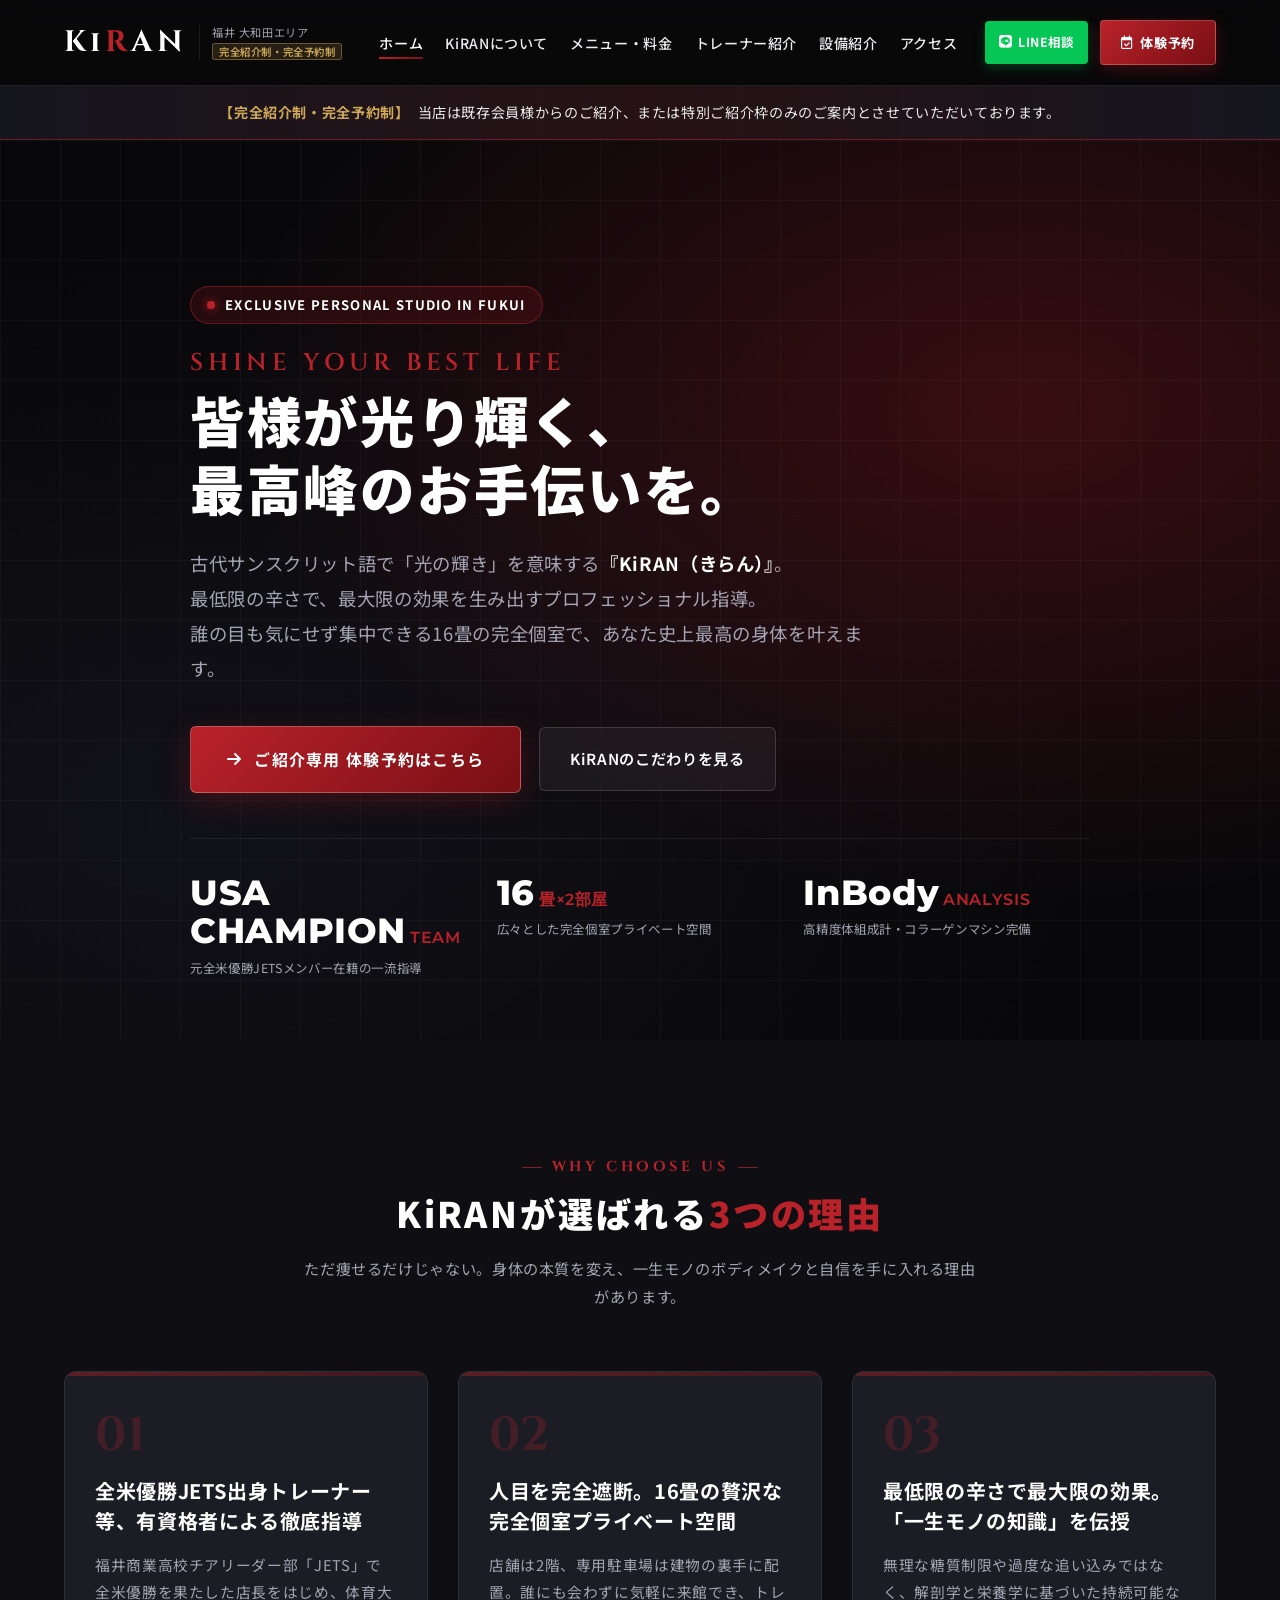
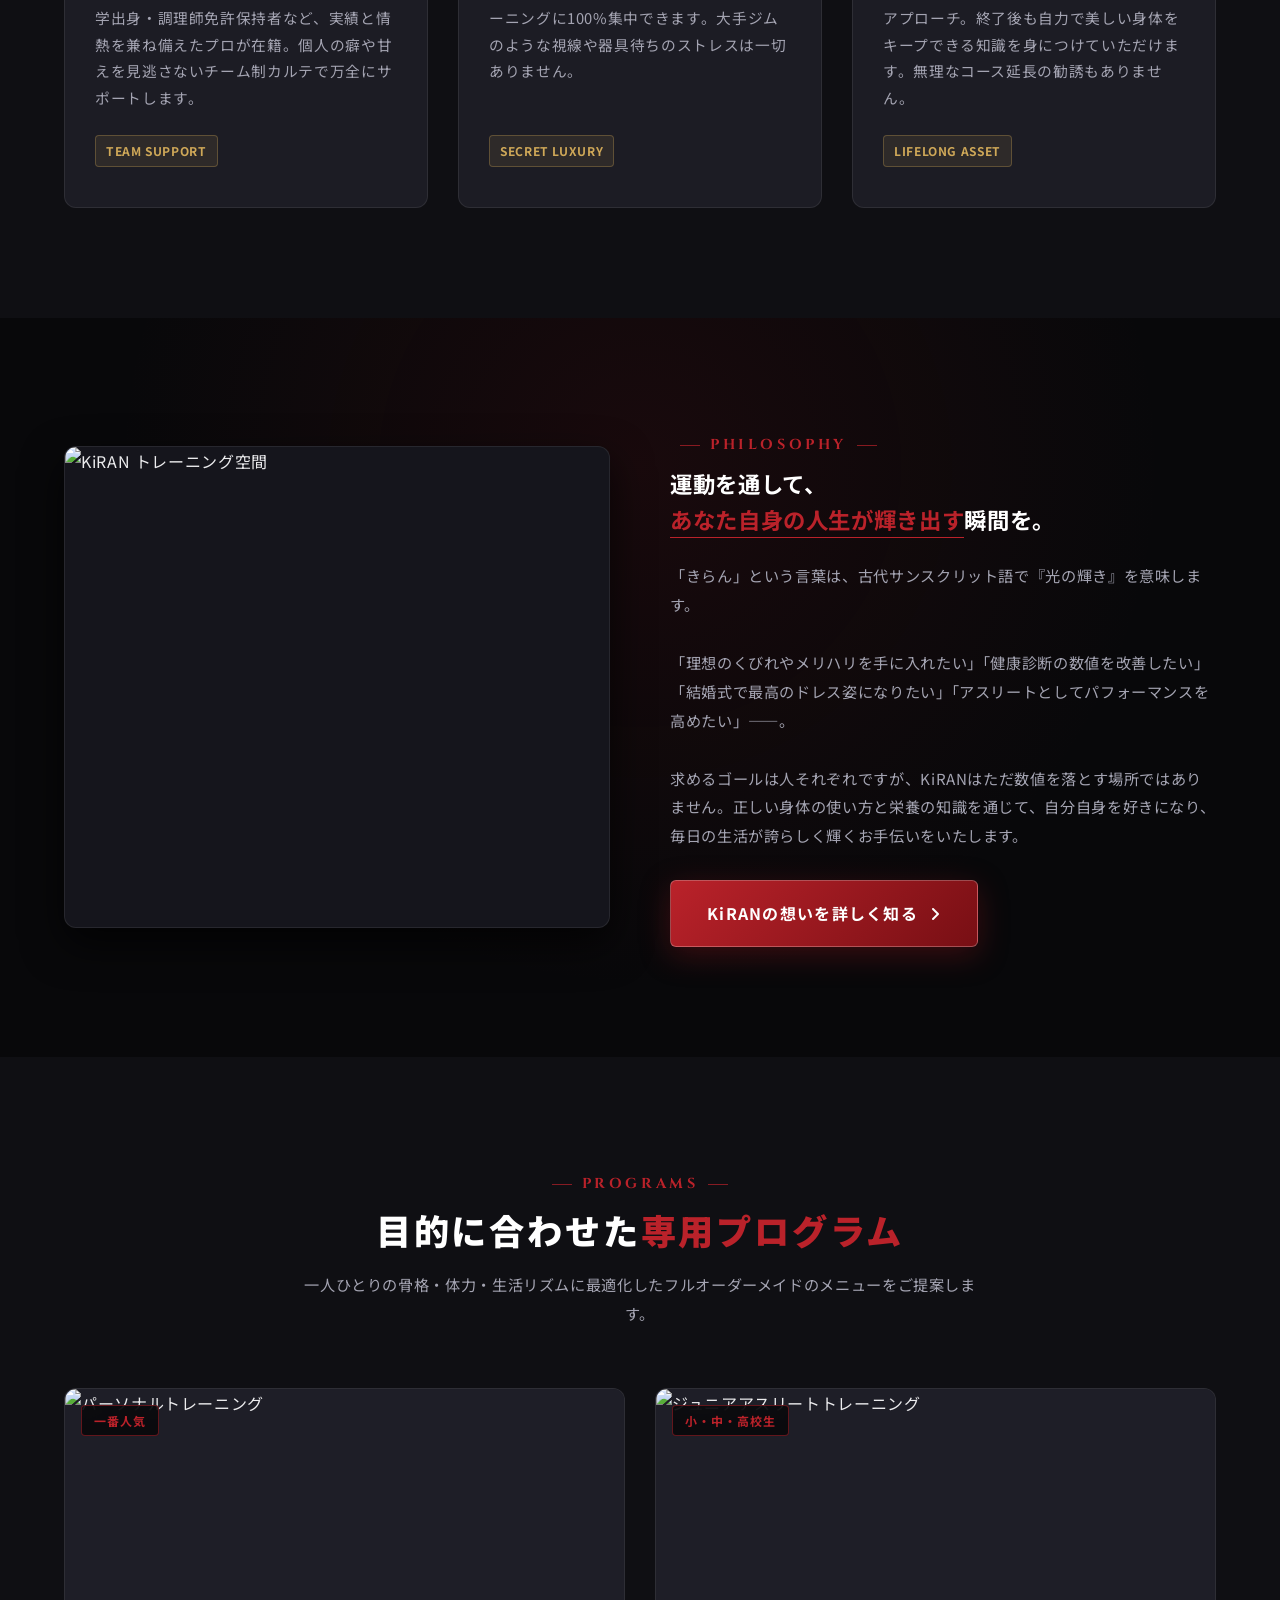
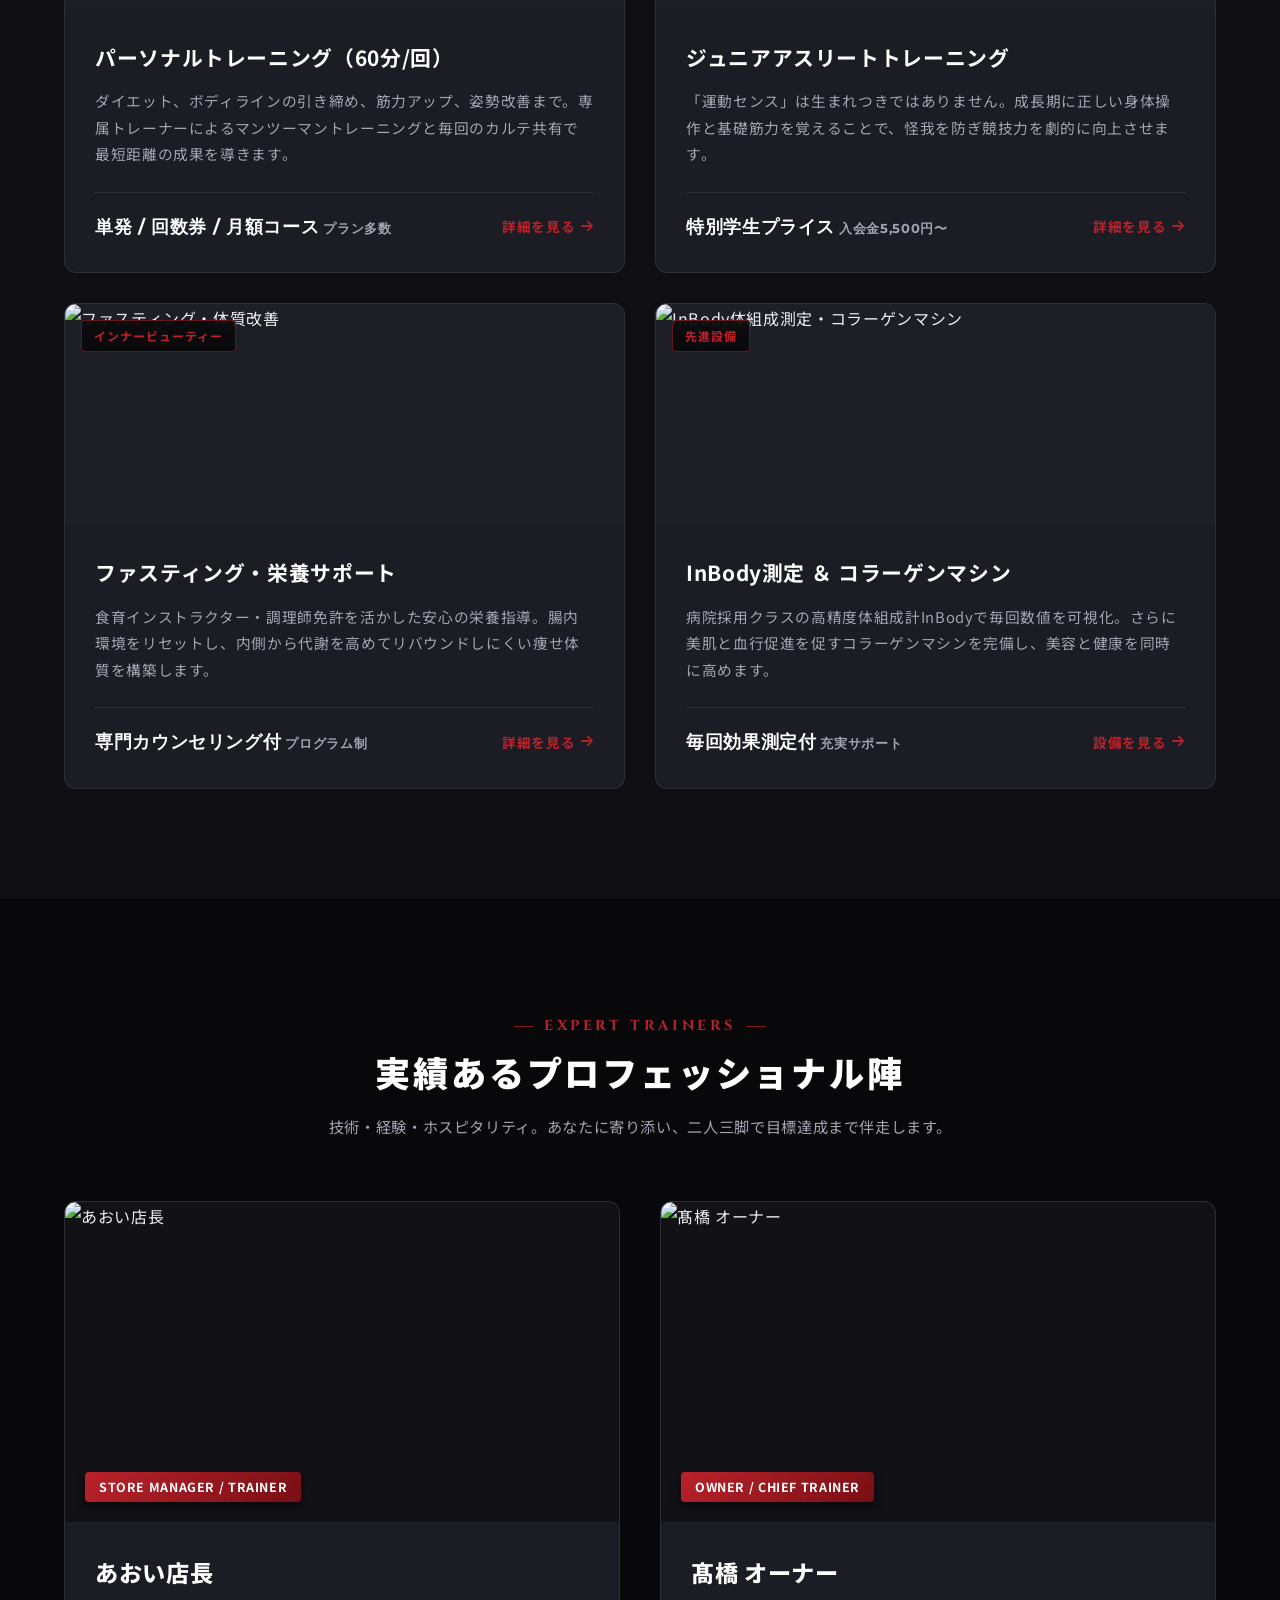
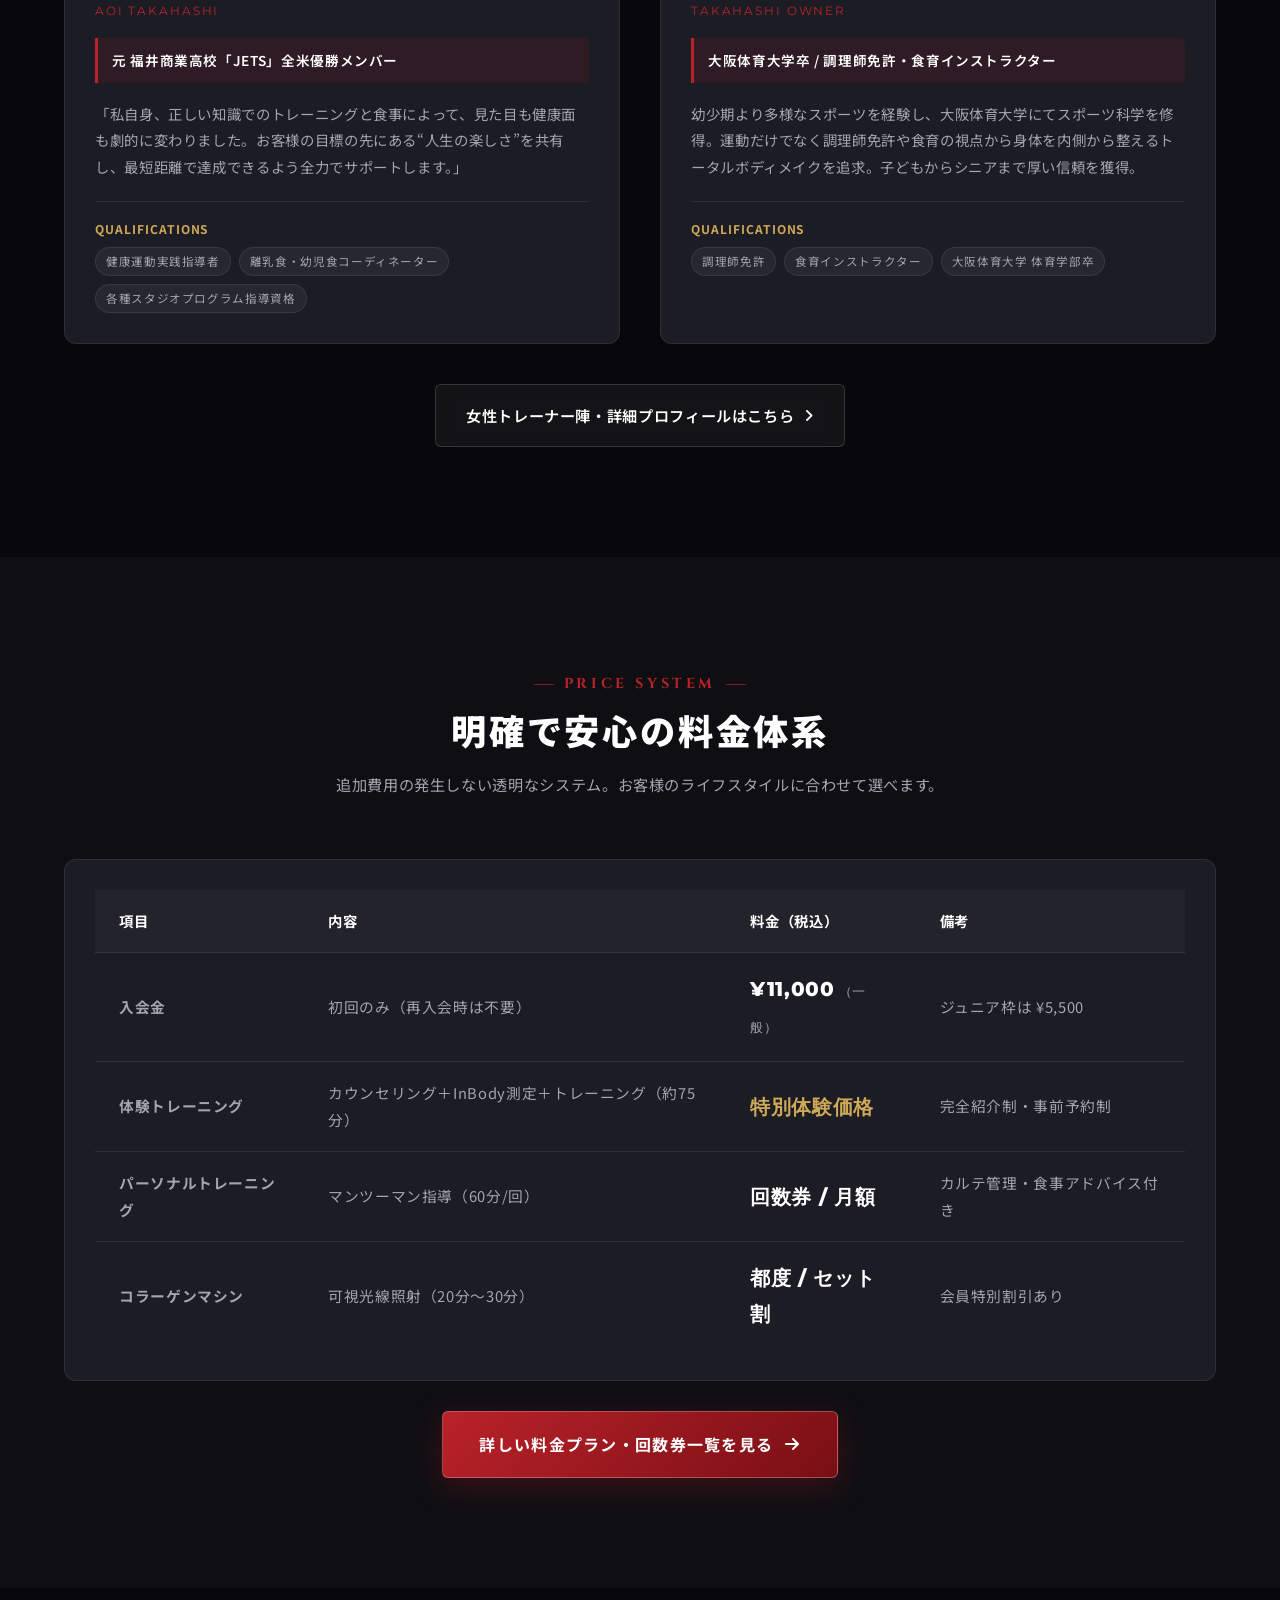
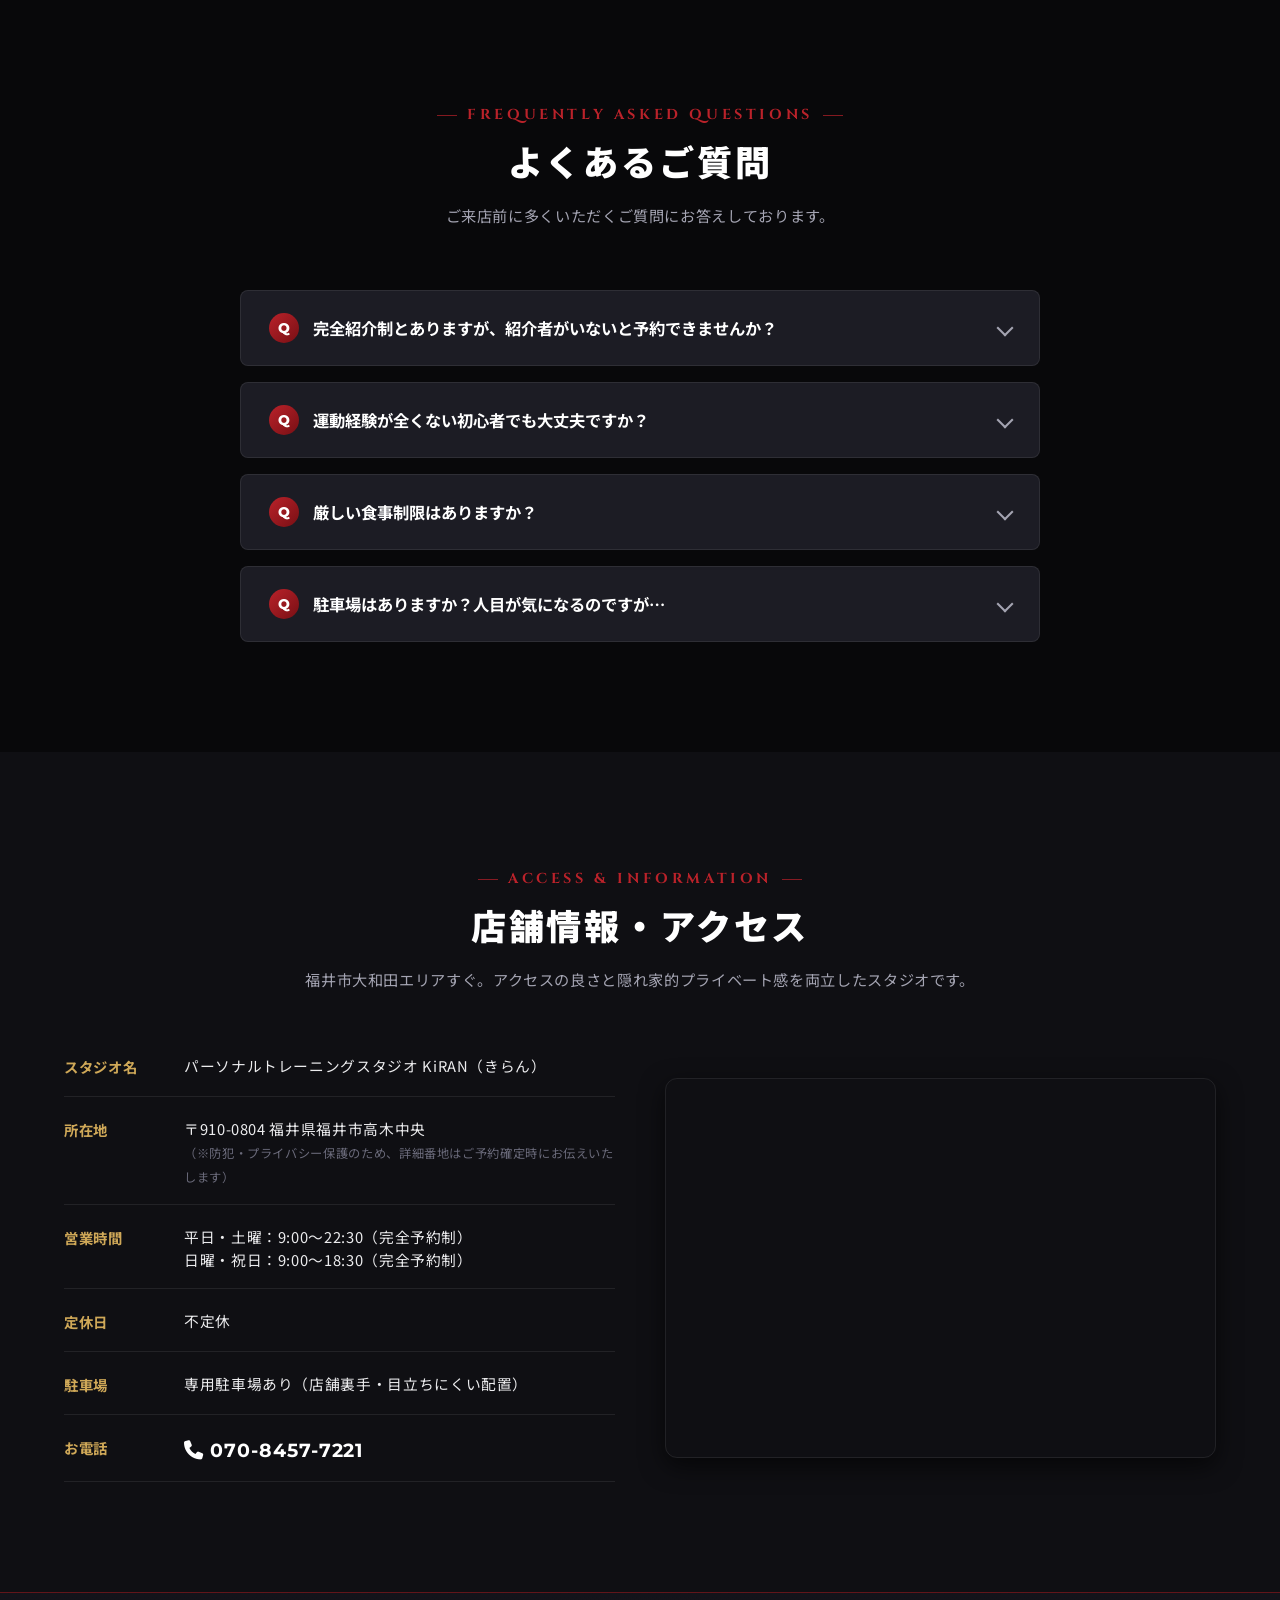
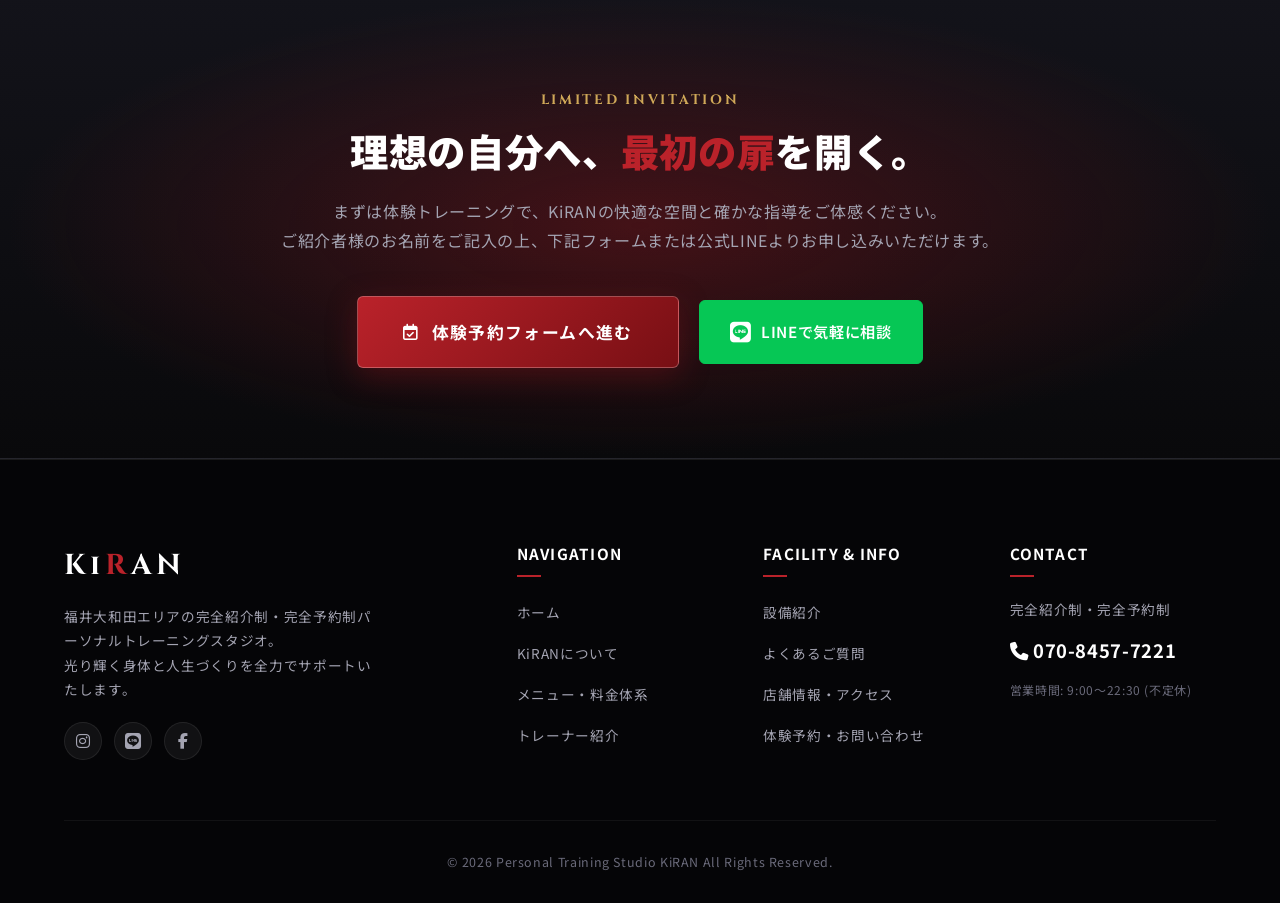
==== index.html @ 469ff8fe "Add files via upload" ====
﻿<!DOCTYPE html>
<html lang="ja">
<head>
  <meta charset="UTF-8">
  <meta name="viewport" content="width=device-width, initial-scale=1.0">
  <title>福井のパーソナルトレーニングスタジオ KiRAN（きらん）｜完全紹介制・完全予約制</title>
  <meta name="description" content="福井市大和田エリアの完全紹介制・完全予約制パーソナルトレーニングスタジオKiRAN。全米優勝JETS出身トレーナー在籍。16畳の完全個室プライベート空間で、一生モノの身体づくりをサポートします。">
  <link rel="stylesheet" href="css/style.css">
  <!-- FontAwesome Icons for clean UI -->
  <link rel="stylesheet" href="https://cdnjs.cloudflare.com/ajax/libs/font-awesome/6.4.0/css/all.min.css">
</head>
<body>

  <!-- ================= HEADER ================= -->
  <header class="site-header">
    <div class="container header-inner">
      <div class="site-logo">
        <a href="index.html" class="brand-mark">Ki<span>R</span>AN</a>
        <div class="brand-tag">
          <span>福井 大和田エリア</span>
          <span class="badge-invite">完全紹介制・完全予約制</span>
        </div>
      </div>

      <!-- Desktop Nav -->
      <nav class="header-nav">
        <ul class="nav-list">
          <li><a href="index.html" class="nav-link active">ホーム</a></li>
          <li><a href="about.html" class="nav-link">KiRANについて</a></li>
          <li><a href="menu-price.html" class="nav-link">メニュー・料金</a></li>
          <li><a href="trainer.html" class="nav-link">トレーナー紹介</a></li>
          <li><a href="facility.html" class="nav-link">設備紹介</a></li>
          <li><a href="index.html#access" class="nav-link">アクセス</a></li>
        </ul>
        <div class="header-cta-group">
          <a href="https://lin.ee/DVevk8Wc" target="_blank" rel="noopener noreferrer" class="btn-header-line">
            <i class="fa-brands fa-line"></i> LINE相談
          </a>
          <a href="contact.html" class="btn-header-reserve">
            <i class="fa-regular fa-calendar-check"></i> 体験予約
          </a>
        </div>
      </nav>

      <!-- Hamburger Button -->
      <button class="hamburger-btn" aria-label="メニューを開く">
        <span class="hamburger-line"></span>
        <span class="hamburger-line"></span>
        <span class="hamburger-line"></span>
      </button>
    </div>
  </header>

  <!-- Mobile Navigation Drawer -->
  <div class="mobile-nav">
    <ul class="mobile-nav-list">
      <li><a href="index.html" class="mobile-nav-link">ホーム<span>HOME</span></a></li>
      <li><a href="about.html" class="mobile-nav-link">KiRANについて<span>ABOUT US</span></a></li>
      <li><a href="menu-price.html" class="mobile-nav-link">メニュー・料金<span>MENU & PRICE</span></a></li>
      <li><a href="trainer.html" class="mobile-nav-link">トレーナー紹介<span>TRAINERS</span></a></li>
      <li><a href="facility.html" class="mobile-nav-link">設備紹介<span>FACILITY</span></a></li>
      <li><a href="index.html#faq" class="mobile-nav-link">よくある質問<span>FAQ</span></a></li>
      <li><a href="index.html#access" class="mobile-nav-link">アクセス・店舗情報<span>ACCESS</span></a></li>
    </ul>
    <div class="mobile-cta-group">
      <a href="contact.html" class="btn-primary" style="width:100%; text-align:center;">
        <i class="fa-regular fa-calendar-check"></i> ご紹介専用 体験予約
      </a>
      <a href="https://lin.ee/DVevk8Wc" target="_blank" rel="noopener noreferrer" class="btn-secondary" style="width:100%; justify-content:center; background:#06c755; border-color:#06c755;">
        <i class="fa-brands fa-line"></i> 公式LINEで問い合わせる
      </a>
    </div>
  </div>

  <!-- Notice Banner -->
  <div class="notice-banner" style="margin-top: 85px;">
    <div class="container">
      <strong>【完全紹介制・完全予約制】</strong>当店は既存会員様からのご紹介、または特別ご紹介枠のみのご案内とさせていただいております。
    </div>
  </div>

  <!-- ================= HERO SECTION ================= -->
  <section class="hero">
    <div class="hero-bg"></div>
    <div class="hero-grid"></div>
    <div class="container hero-content">
      <div class="hero-tag fade-up">
        <span class="tag-dot"></span>
        <span>EXCLUSIVE PERSONAL STUDIO IN FUKUI</span>
      </div>
      <h1 class="hero-title fade-up delay-1">
        <span class="en-sub">SHINE YOUR BEST LIFE</span>
        皆様が光り輝く、<br>最高峰のお手伝いを。
      </h1>
      <p class="hero-lead fade-up delay-2">
        古代サンスクリット語で「光の輝き」を意味する<strong>『KiRAN（きらん）』</strong>。<br>
        最低限の辛さで、最大限の効果を生み出すプロフェッショナル指導。<br>
        誰の目も気にせず集中できる16畳の完全個室で、あなた史上最高の身体を叶えます。
      </p>
      <div class="hero-actions fade-up delay-3">
        <a href="contact.html" class="btn-primary">
          <i class="fa-solid fa-arrow-right"></i> ご紹介専用 体験予約はこちら
        </a>
        <a href="about.html" class="btn-secondary">
          KiRANのこだわりを見る
        </a>
      </div>

      <!-- Highlights / Stats -->
      <div class="hero-highlights fade-up delay-3">
        <div class="stat-item">
          <div class="stat-num">USA CHAMPION<span>TEAM</span></div>
          <div class="stat-label">元全米優勝JETSメンバー在籍の一流指導</div>
        </div>
        <div class="stat-item">
          <div class="stat-num">16<span>畳×2部屋</span></div>
          <div class="stat-label">広々とした完全個室プライベート空間</div>
        </div>
        <div class="stat-item">
          <div class="stat-num">InBody<span>ANALYSIS</span></div>
          <div class="stat-label">高精度体組成計・コラーゲンマシン完備</div>
        </div>
      </div>
    </div>
  </section>

  <!-- ================= 3 REASONS (選ばれる理由) ================= -->
  <section class="section section-darker" id="reasons">
    <div class="container">
      <div class="section-header fade-up">
        <div class="section-subtitle-en">WHY CHOOSE US</div>
        <h2 class="section-title">KiRANが選ばれる<span class="accent-red">3つの理由</span></h2>
        <p class="section-desc">ただ痩せるだけじゃない。身体の本質を変え、一生モノのボディメイクと自信を手に入れる理由があります。</p>
      </div>

      <div class="reasons-grid">
        <!-- Card 1 -->
        <div class="reason-card fade-up delay-1">
          <div class="reason-num">01</div>
          <h3 class="reason-title">全米優勝JETS出身トレーナー等、有資格者による徹底指導</h3>
          <p class="reason-text">
            福井商業高校チアリーダー部「JETS」で全米優勝を果たした店長をはじめ、体育大学出身・調理師免許保持者など、実績と情熱を兼ね備えたプロが在籍。個人の癖や甘えを見逃さないチーム制カルテで万全にサポートします。
          </p>
          <div class="reason-badge">TEAM SUPPORT</div>
        </div>

        <!-- Card 2 -->
        <div class="reason-card fade-up delay-2">
          <div class="reason-num">02</div>
          <h3 class="reason-title">人目を完全遮断。16畳の贅沢な完全個室プライベート空間</h3>
          <p class="reason-text">
            店舗は2階、専用駐車場は建物の裏手に配置。誰にも会わずに気軽に来館でき、トレーニングに100%集中できます。大手ジムのような視線や器具待ちのストレスは一切ありません。
          </p>
          <div class="reason-badge">SECRET LUXURY</div>
        </div>

        <!-- Card 3 -->
        <div class="reason-card fade-up delay-3">
          <div class="reason-num">03</div>
          <h3 class="reason-title">最低限の辛さで最大限の効果。「一生モノの知識」を伝授</h3>
          <p class="reason-text">
            無理な糖質制限や過度な追い込みではなく、解剖学と栄養学に基づいた持続可能なアプローチ。終了後も自力で美しい身体をキープできる知識を身につけていただけます。無理なコース延長の勧誘もありません。
          </p>
          <div class="reason-badge">LIFELONG ASSET</div>
        </div>
      </div>
    </div>
  </section>

  <!-- ================= CONCEPT & PHILOSOPHY ================= -->
  <section class="section section-gradient" id="concept">
    <div class="container">
      <div class="concept-wrapper">
        <div class="concept-image-box fade-up">
          <img src="https://images.unsplash.com/photo-1534438327276-14e5300c3a48?auto=format&fit=crop&w=1000&q=80" alt="KiRAN トレーニング空間">
        </div>
        <div class="concept-text-box fade-up delay-1">
          <div class="section-subtitle-en" style="text-align:left;">PHILOSOPHY</div>
          <h2 class="concept-lead">
            運動を通して、<br>
            <span>あなた自身の人生が輝き出す</span>瞬間を。
          </h2>
          <p class="concept-body">
            「きらん」という言葉は、古代サンスクリット語で『光の輝き』を意味します。<br><br>
            「理想のくびれやメリハリを手に入れたい」「健康診断の数値を改善したい」「結婚式で最高のドレス姿になりたい」「アスリートとしてパフォーマンスを高めたい」——。<br><br>
            求めるゴールは人それぞれですが、KiRANはただ数値を落とす場所ではありません。正しい身体の使い方と栄養の知識を通じて、自分自身を好きになり、毎日の生活が誇らしく輝くお手伝いをいたします。
          </p>
          <a href="about.html" class="btn-primary">
            KiRANの想いを詳しく知る <i class="fa-solid fa-angle-right"></i>
          </a>
        </div>
      </div>
    </div>
  </section>

  <!-- ================= MENU HIGHLIGHT ================= -->
  <section class="section section-darker" id="menu">
    <div class="container">
      <div class="section-header fade-up">
        <div class="section-subtitle-en">PROGRAMS</div>
        <h2 class="section-title">目的に合わせた<span class="accent-red">専用プログラム</span></h2>
        <p class="section-desc">一人ひとりの骨格・体力・生活リズムに最適化したフルオーダーメイドのメニューをご提案します。</p>
      </div>

      <div class="menu-grid">
        <!-- Menu 1 -->
        <div class="menu-card fade-up delay-1">
          <div class="menu-card-img">
            <img src="https://images.unsplash.com/photo-1583454110551-21f2fa2afe61?auto=format&fit=crop&w=800&q=80" alt="パーソナルトレーニング">
            <span class="menu-card-badge">一番人気</span>
          </div>
          <div class="menu-card-body">
            <h3 class="menu-card-title">パーソナルトレーニング（60分/回）</h3>
            <p class="menu-card-desc">
              ダイエット、ボディラインの引き締め、筋力アップ、姿勢改善まで。専属トレーナーによるマンツーマントレーニングと毎回のカルテ共有で最短距離の成果を導きます。
            </p>
            <div class="menu-card-footer">
              <div class="menu-card-price">単発 / 回数券 / 月額コース<small>プラン多数</small></div>
              <a href="menu-price.html#personal" class="menu-card-link">詳細を見る <i class="fa-solid fa-arrow-right"></i></a>
            </div>
          </div>
        </div>

        <!-- Menu 2 -->
        <div class="menu-card fade-up delay-2">
          <div class="menu-card-img">
            <img src="https://images.unsplash.com/photo-1517838277536-f5f99be501cd?auto=format&fit=crop&w=800&q=80" alt="ジュニアアスリートトレーニング">
            <span class="menu-card-badge">小・中・高校生</span>
          </div>
          <div class="menu-card-body">
            <h3 class="menu-card-title">ジュニアアスリートトレーニング</h3>
            <p class="menu-card-desc">
              「運動センス」は生まれつきではありません。成長期に正しい身体操作と基礎筋力を覚えることで、怪我を防ぎ競技力を劇的に向上させます。
            </p>
            <div class="menu-card-footer">
              <div class="menu-card-price">特別学生プライス<small>入会金5,500円〜</small></div>
              <a href="menu-price.html#junior" class="menu-card-link">詳細を見る <i class="fa-solid fa-arrow-right"></i></a>
            </div>
          </div>
        </div>

        <!-- Menu 3 -->
        <div class="menu-card fade-up delay-1">
          <div class="menu-card-img">
            <img src="https://images.unsplash.com/photo-1540420773420-3366772f4999?auto=format&fit=crop&w=800&q=80" alt="ファスティング・体質改善">
            <span class="menu-card-badge">インナービューティー</span>
          </div>
          <div class="menu-card-body">
            <h3 class="menu-card-title">ファスティング・栄養サポート</h3>
            <p class="menu-card-desc">
              食育インストラクター・調理師免許を活かした安心の栄養指導。腸内環境をリセットし、内側から代謝を高めてリバウンドしにくい痩せ体質を構築します。
            </p>
            <div class="menu-card-footer">
              <div class="menu-card-price">専門カウンセリング付<small>プログラム制</small></div>
              <a href="menu-price.html#fasting" class="menu-card-link">詳細を見る <i class="fa-solid fa-arrow-right"></i></a>
            </div>
          </div>
        </div>

        <!-- Menu 4 -->
        <div class="menu-card fade-up delay-2">
          <div class="menu-card-img">
            <img src="https://images.unsplash.com/photo-1518611012118-696072aa579a?auto=format&fit=crop&w=800&q=80" alt="InBody体組成測定・コラーゲンマシン">
            <span class="menu-card-badge">先進設備</span>
          </div>
          <div class="menu-card-body">
            <h3 class="menu-card-title">InBody測定 ＆ コラーゲンマシン</h3>
            <p class="menu-card-desc">
              病院採用クラスの高精度体組成計InBodyで毎回数値を可視化。さらに美肌と血行促進を促すコラーゲンマシンを完備し、美容と健康を同時に高めます。
            </p>
            <div class="menu-card-footer">
              <div class="menu-card-price">毎回効果測定付<small>充実サポート</small></div>
              <a href="facility.html" class="menu-card-link">設備を見る <i class="fa-solid fa-arrow-right"></i></a>
            </div>
          </div>
        </div>
      </div>
    </div>
  </section>

  <!-- ================= TRAINERS (トレーナー紹介) ================= -->
  <section class="section" id="trainers">
    <div class="container">
      <div class="section-header fade-up">
        <div class="section-subtitle-en">EXPERT TRAINERS</div>
        <h2 class="section-title">実績あるプロフェッショナル陣</h2>
        <p class="section-desc">技術・経験・ホスピタリティ。あなたに寄り添い、二人三脚で目標達成まで伴走します。</p>
      </div>

      <div class="trainer-grid">
        <!-- Trainer 1 -->
        <div class="trainer-card fade-up delay-1">
          <div class="trainer-card-header">
            <img src="https://images.unsplash.com/photo-1571019614242-c5c5dee9f50b?auto=format&fit=crop&w=800&q=80" alt="あおい店長">
            <div class="trainer-role-tag">STORE MANAGER / TRAINER</div>
          </div>
          <div class="trainer-card-body">
            <h3 class="trainer-name">あおい店長</h3>
            <div class="trainer-name-en">AOI TAKAHASHI</div>
            <div class="trainer-highlight">
              元 福井商業高校「JETS」全米優勝メンバー
            </div>
            <p class="trainer-bio">
              「私自身、正しい知識でのトレーニングと食事によって、見た目も健康面も劇的に変わりました。お客様の目標の先にある“人生の楽しさ”を共有し、最短距離で達成できるよう全力でサポートします。」
            </p>
            <div class="trainer-credentials">
              <div class="trainer-credentials-title">QUALIFICATIONS</div>
              <div class="credential-list">
                <span class="credential-pill">健康運動実践指導者</span>
                <span class="credential-pill">離乳食・幼児食コーディネーター</span>
                <span class="credential-pill">各種スタジオプログラム指導資格</span>
              </div>
            </div>
          </div>
        </div>

        <!-- Trainer 2 -->
        <div class="trainer-card fade-up delay-2">
          <div class="trainer-card-header">
            <img src="https://images.unsplash.com/photo-1567013127542-490d757e51fc?auto=format&fit=crop&w=800&q=80" alt="髙橋 オーナー">
            <div class="trainer-role-tag">OWNER / CHIEF TRAINER</div>
          </div>
          <div class="trainer-card-body">
            <h3 class="trainer-name">髙橋 オーナー</h3>
            <div class="trainer-name-en">TAKAHASHI OWNER</div>
            <div class="trainer-highlight">
              大阪体育大学卒 / 調理師免許・食育インストラクター
            </div>
            <p class="trainer-bio">
              幼少期より多様なスポーツを経験し、大阪体育大学にてスポーツ科学を修得。運動だけでなく調理師免許や食育の視点から身体を内側から整えるトータルボディメイクを追求。子どもからシニアまで厚い信頼を獲得。
            </p>
            <div class="trainer-credentials">
              <div class="trainer-credentials-title">QUALIFICATIONS</div>
              <div class="credential-list">
                <span class="credential-pill">調理師免許</span>
                <span class="credential-pill">食育インストラクター</span>
                <span class="credential-pill">大阪体育大学 体育学部卒</span>
              </div>
            </div>
          </div>
        </div>
      </div>

      <div style="text-align: center; margin-top: 40px;" class="fade-up">
        <a href="trainer.html" class="btn-secondary">
          女性トレーナー陣・詳細プロフィールはこちら <i class="fa-solid fa-angle-right"></i>
        </a>
      </div>
    </div>
  </section>

  <!-- ================= PRICE SYSTEM (料金ハイライト) ================= -->
  <section class="section section-darker" id="price">
    <div class="container">
      <div class="section-header fade-up">
        <div class="section-subtitle-en">PRICE SYSTEM</div>
        <h2 class="section-title">明確で安心の料金体系</h2>
        <p class="section-desc">追加費用の発生しない透明なシステム。お客様のライフスタイルに合わせて選べます。</p>
      </div>

      <div class="price-table-card fade-up">
        <table class="table-custom">
          <thead>
            <tr>
              <th>項目</th>
              <th>内容</th>
              <th>料金（税込）</th>
              <th>備考</th>
            </tr>
          </thead>
          <tbody>
            <tr>
              <td><strong>入会金</strong></td>
              <td>初回のみ（再入会時は不要）</td>
              <td class="highlight-price">¥11,000<span>（一般）</span></td>
              <td>ジュニア枠は ¥5,500</td>
            </tr>
            <tr>
              <td><strong>体験トレーニング</strong></td>
              <td>カウンセリング＋InBody測定＋トレーニング（約75分）</td>
              <td class="highlight-price" style="color:var(--gold-accent);">特別体験価格</td>
              <td>完全紹介制・事前予約制</td>
            </tr>
            <tr>
              <td><strong>パーソナルトレーニング</strong></td>
              <td>マンツーマン指導（60分/回）</td>
              <td class="highlight-price">回数券 / 月額</td>
              <td>カルテ管理・食事アドバイス付き</td>
            </tr>
            <tr>
              <td><strong>コラーゲンマシン</strong></td>
              <td>可視光線照射（20分〜30分）</td>
              <td class="highlight-price">都度 / セット割</td>
              <td>会員特別割引あり</td>
            </tr>
          </tbody>
        </table>
      </div>

      <div style="text-align:center; margin-top: 30px;" class="fade-up">
        <a href="menu-price.html" class="btn-primary">
          詳しい料金プラン・回数券一覧を見る <i class="fa-solid fa-arrow-right"></i>
        </a>
      </div>
    </div>
  </section>

  <!-- ================= FAQ (よくある質問) ================= -->
  <section class="section" id="faq">
    <div class="container">
      <div class="section-header fade-up">
        <div class="section-subtitle-en">FREQUENTLY ASKED QUESTIONS</div>
        <h2 class="section-title">よくあるご質問</h2>
        <p class="section-desc">ご来店前に多くいただくご質問にお答えしております。</p>
      </div>

      <div class="faq-list">
        <div class="faq-item fade-up">
          <button class="faq-question">
            <span style="display:flex; align-items:center; gap:14px;">
              <span class="faq-q-badge">Q</span>
              完全紹介制とありますが、紹介者がいないと予約できませんか？
            </span>
            <span class="faq-arrow"></span>
          </button>
          <div class="faq-answer">
            <div class="faq-answer-inner">
              原則として既存会員様からのご紹介制とさせていただいておりますが、ホームページをご覧いただいた方向けに毎月若干名の「特別審査枠」を設けております。ご予約フォームのご紹介者欄に「HP特別枠希望」とご記載のうえご相談ください。
            </div>
          </div>
        </div>

        <div class="faq-item fade-up">
          <button class="faq-question">
            <span style="display:flex; align-items:center; gap:14px;">
              <span class="faq-q-badge">Q</span>
              運動経験が全くない初心者でも大丈夫ですか？
            </span>
            <span class="faq-arrow"></span>
          </button>
          <div class="faq-answer">
            <div class="faq-answer-inner">
              大歓迎です。現在通われているお客様の約7割がフィットネスジムに通ったことのない初心者や、運動が苦手な方です。お客様の体力レベルに合わせて無理のない強度から進めますのでご安心ください。
            </div>
          </div>
        </div>

        <div class="faq-item fade-up">
          <button class="faq-question">
            <span style="display:flex; align-items:center; gap:14px;">
              <span class="faq-q-badge">Q</span>
              厳しい食事制限はありますか？
            </span>
            <span class="faq-arrow"></span>
          </button>
          <div class="faq-answer">
            <div class="faq-answer-inner">
              一切ございません。極端な炭水化物カットなどはリバウンドの原因になります。KiRANでは「しっかり食べながら痩せる」栄養バランスをご提案し、一生続けられる健全な食生活を身につけていただきます。
            </div>
          </div>
        </div>

        <div class="faq-item fade-up">
          <button class="faq-question">
            <span style="display:flex; align-items:center; gap:14px;">
              <span class="faq-q-badge">Q</span>
              駐車場はありますか？人目が気になるのですが…
            </span>
            <span class="faq-arrow"></span>
          </button>
          <div class="faq-answer">
            <div class="faq-answer-inner">
              建物の裏手に専用駐車場をご用意しております。大通りから見えにくく、店舗自体も2階に位置しているため、誰にも知られずにスマートにご来館いただけます。
            </div>
          </div>
        </div>
      </div>
    </div>
  </section>

  <!-- ================= ACCESS & SHOP ================= -->
  <section class="section section-darker" id="access">
    <div class="container">
      <div class="section-header fade-up">
        <div class="section-subtitle-en">ACCESS & INFORMATION</div>
        <h2 class="section-title">店舗情報・アクセス</h2>
        <p class="section-desc">福井市大和田エリアすぐ。アクセスの良さと隠れ家的プライベート感を両立したスタジオです。</p>
      </div>

      <div class="access-wrapper">
        <div class="access-info-list fade-up">
          <div class="access-info-item">
            <div class="access-info-label">スタジオ名</div>
            <div class="access-info-val">パーソナルトレーニングスタジオ KiRAN（きらん）</div>
          </div>
          <div class="access-info-item">
            <div class="access-info-label">所在地</div>
            <div class="access-info-val">
              〒910-0804 福井県福井市高木中央<br>
              <small style="color:var(--text-muted);">（※防犯・プライバシー保護のため、詳細番地はご予約確定時にお伝えいたします）</small>
            </div>
          </div>
          <div class="access-info-item">
            <div class="access-info-label">営業時間</div>
            <div class="access-info-val">
              平日・土曜：9:00〜22:30（完全予約制）<br>
              日曜・祝日：9:00〜18:30（完全予約制）
            </div>
          </div>
          <div class="access-info-item">
            <div class="access-info-label">定休日</div>
            <div class="access-info-val">不定休</div>
          </div>
          <div class="access-info-item">
            <div class="access-info-label">駐車場</div>
            <div class="access-info-val">専用駐車場あり（店舗裏手・目立ちにくい配置）</div>
          </div>
          <div class="access-info-item">
            <div class="access-info-label">お電話</div>
            <div class="access-info-val">
              <a href="tel:07084577221" class="tel-link"><i class="fa-solid fa-phone"></i> 070-8457-7221</a>
            </div>
          </div>
        </div>

        <div class="map-container fade-up delay-1">
          <!-- Google Map Embed (福井市高木中央) -->
          <iframe 
            src="https://www.google.com/maps/embed?pb=!1m18!1m12!1m3!1d12903.714488340156!2d136.23555!3d36.0952!2m3!1f0!2f0!3f0!3m2!1i1024!2i768!4f13.1!3m3!1m2!1s0x5ff8957bfbe85eb1%3A0x6b2b7193246fdb!2z56aP5LqV55yM56aP5LqV5biC6auY5pyo5Lit5aSu!5e0!3m2!1sja!2sjp!4v1700000000000!5m2!1sja!2sjp" 
            width="100%" height="100%" style="border:0;" allowfullscreen="" loading="lazy">
          </iframe>
        </div>
      </div>
    </div>
  </section>

  <!-- ================= FINAL CTA BANNER ================= -->
  <section class="cta-banner">
    <div class="container cta-box fade-up">
      <div class="cta-tag">LIMITED INVITATION</div>
      <h2 class="cta-title">
        理想の自分へ、<span>最初の扉</span>を開く。
      </h2>
      <p class="cta-desc">
        まずは体験トレーニングで、KiRANの快適な空間と確かな指導をご体感ください。<br>
        ご紹介者様のお名前をご記入の上、下記フォームまたは公式LINEよりお申し込みいただけます。
      </p>
      <div class="cta-btn-group">
        <a href="contact.html" class="btn-primary" style="padding: 20px 45px; font-size:1.05rem;">
          <i class="fa-regular fa-calendar-check"></i> 体験予約フォームへ進む
        </a>
        <a href="https://lin.ee/DVevk8Wc" target="_blank" rel="noopener noreferrer" class="btn-secondary" style="background:#06c755; border-color:#06c755; color:#fff;">
          <i class="fa-brands fa-line" style="font-size:1.3rem;"></i> LINEで気軽に相談
        </a>
      </div>
    </div>
  </section>

  <!-- ================= FOOTER ================= -->
  <footer class="site-footer">
    <div class="container">
      <div class="footer-top">
        <div class="footer-brand">
          <a href="index.html" class="brand-mark">Ki<span>R</span>AN</a>
          <p>
            福井大和田エリアの完全紹介制・完全予約制パーソナルトレーニングスタジオ。<br>
            光り輝く身体と人生づくりを全力でサポートいたします。
          </p>
          <div class="footer-social">
            <a href="https://www.instagram.com/pts_kiran/" target="_blank" rel="noopener noreferrer" class="social-link" title="Instagram"><i class="fa-brands fa-instagram"></i></a>
            <a href="https://lin.ee/DVevk8Wc" target="_blank" rel="noopener noreferrer" class="social-link" title="LINE"><i class="fa-brands fa-line"></i></a>
            <a href="https://www.facebook.com/kiran.bodymake" target="_blank" rel="noopener noreferrer" class="social-link" title="Facebook"><i class="fa-brands fa-facebook-f"></i></a>
          </div>
        </div>

        <div>
          <div class="footer-col-title">NAVIGATION</div>
          <ul class="footer-nav-list">
            <li><a href="index.html" class="footer-nav-link">ホーム</a></li>
            <li><a href="about.html" class="footer-nav-link">KiRANについて</a></li>
            <li><a href="menu-price.html" class="footer-nav-link">メニュー・料金体系</a></li>
            <li><a href="trainer.html" class="footer-nav-link">トレーナー紹介</a></li>
          </ul>
        </div>

        <div>
          <div class="footer-col-title">FACILITY & INFO</div>
          <ul class="footer-nav-list">
            <li><a href="facility.html" class="footer-nav-link">設備紹介</a></li>
            <li><a href="index.html#faq" class="footer-nav-link">よくあるご質問</a></li>
            <li><a href="index.html#access" class="footer-nav-link">店舗情報・アクセス</a></li>
            <li><a href="contact.html" class="footer-nav-link">体験予約・お問い合わせ</a></li>
          </ul>
        </div>

        <div>
          <div class="footer-col-title">CONTACT</div>
          <p style="font-size:0.85rem; color:var(--text-sub); margin-bottom:12px;">完全紹介制・完全予約制</p>
          <a href="tel:07084577221" style="font-size:1.15rem; font-weight:700; color:var(--text-pure); display:block; margin-bottom:12px;">
            <i class="fa-solid fa-phone"></i> 070-8457-7221
          </a>
          <p style="font-size:0.75rem; color:var(--text-muted);">営業時間: 9:00〜22:30 (不定休)</p>
        </div>
      </div>

      <div class="footer-bottom">
        <p>&copy; 2026 Personal Training Studio KiRAN All Rights Reserved.</p>
      </div>
    </div>
  </footer>

  <!-- ================= FLOATING CV BAR (MOBILE) ================= -->
  <div class="floating-bottom-bar">
    <div class="floating-bottom-inner">
      <a href="https://lin.ee/DVevk8Wc" target="_blank" rel="noopener noreferrer" class="floating-btn-line">
        <i class="fa-brands fa-line"></i> LINE相談
      </a>
      <a href="contact.html" class="floating-btn-reserve">
        <i class="fa-regular fa-calendar-check"></i> ご紹介特別体験予約
      </a>
    </div>
  </div>

  <script src="js/main.js"></script>
</body>
</html>
---- css/style.css ----
﻿@charset "UTF-8";

/* ==========================================================================
   KiRAN (きらん) Official Website Stylesheet
   Color Concept: Rich Black, Dark Crimson Red, Pure White, Champagne Gold
   ========================================================================== */

/* --- Google Fonts & CSS Variables --- */
@import url('https://fonts.googleapis.com/css2?family=Cinzel:wght@500;600;700;900&family=Montserrat:wght@400;600;700;800&family=Noto+Sans+JP:wght@300;400;500;700;900&display=swap');

:root {
  /* Colors */
  --bg-dark: #08080a;
  --bg-primary: #0f0f13;
  --bg-secondary: #16161d;
  --bg-card: #1c1c24;
  --bg-card-hover: #242430;
  
  --red-primary: #94171d;
  --red-light: #ba222a;
  --red-dark: #630c10;
  --red-glow: rgba(148, 23, 29, 0.4);
  --red-gradient: linear-gradient(135deg, #ba222a 0%, #780f14 100%);
  
  --gold-accent: #cfa858;
  --gold-glow: rgba(207, 168, 88, 0.25);
  
  --text-pure: #ffffff;
  --text-main: #ececee;
  --text-sub: #a4a4b2;
  --text-muted: #6a6a7a;
  
  --border-subtle: rgba(255, 255, 255, 0.08);
  --border-light: rgba(255, 255, 255, 0.15);
  --border-red: rgba(186, 34, 42, 0.5);
  
  /* Fonts */
  --font-en: 'Montserrat', sans-serif;
  --font-heading-en: 'Cinzel', serif;
  --font-jp: 'Noto Sans JP', sans-serif;
  
  /* Shadows */
  --shadow-sm: 0 4px 12px rgba(0, 0, 0, 0.4);
  --shadow-md: 0 8px 24px rgba(0, 0, 0, 0.6);
  --shadow-lg: 0 16px 40px rgba(0, 0, 0, 0.7);
  --shadow-red: 0 8px 30px rgba(148, 23, 29, 0.35);

  /* Transitions */
  --transition-fast: 0.25s ease;
  --transition-normal: 0.4s cubic-bezier(0.16, 1, 0.3, 1);
  --transition-slow: 0.7s cubic-bezier(0.16, 1, 0.3, 1);
}

/* --- Base & Reset --- */
*, *::before, *::after {
  box-sizing: border-box;
  margin: 0;
  padding: 0;
}

html {
  font-size: 16px;
  scroll-behavior: smooth;
  scroll-padding-top: 85px;
}

body {
  font-family: var(--font-jp);
  background-color: var(--bg-dark);
  color: var(--text-main);
  line-height: 1.8;
  letter-spacing: 0.04em;
  overflow-x: hidden;
  -webkit-font-smoothing: antialiased;
}

a {
  color: inherit;
  text-decoration: none;
  transition: var(--transition-fast);
}

ul, ol {
  list-style: none;
}

img, video {
  max-width: 100%;
  height: auto;
  display: block;
}

button, input, select, textarea {
  font-family: inherit;
  font-size: inherit;
  color: inherit;
}

/* --- Container & Layout --- */
.container {
  width: 90%;
  max-width: 1200px;
  margin: 0 auto;
  position: relative;
}

.section {
  padding: 110px 0;
  position: relative;
}

.section-darker {
  background-color: var(--bg-primary);
}

.section-gradient {
  background: radial-gradient(circle at 50% 20%, rgba(148, 23, 29, 0.12) 0%, transparent 60%), var(--bg-dark);
}

/* --- Header & Navigation --- */
.site-header {
  position: fixed;
  top: 0;
  left: 0;
  width: 100%;
  z-index: 1000;
  background: rgba(8, 8, 10, 0.75);
  backdrop-filter: blur(14px);
  -webkit-backdrop-filter: blur(14px);
  border-bottom: 1px solid var(--border-subtle);
  transition: all var(--transition-normal);
}

.site-header.scrolled {
  background: rgba(8, 8, 10, 0.94);
  box-shadow: 0 4px 20px rgba(0, 0, 0, 0.6);
  border-bottom-color: rgba(186, 34, 42, 0.3);
}

.header-inner {
  display: flex;
  align-items: center;
  justify-content: space-between;
  height: 85px;
  transition: height var(--transition-normal);
}

.site-header.scrolled .header-inner {
  height: 72px;
}

/* Logo */
.site-logo {
  display: flex;
  align-items: center;
  gap: 12px;
}

.site-logo .brand-mark {
  font-family: var(--font-heading-en);
  font-size: 1.85rem;
  font-weight: 700;
  letter-spacing: 0.15em;
  color: var(--text-pure);
  position: relative;
  display: inline-block;
}

.site-logo .brand-mark span {
  color: var(--red-light);
}

.site-logo .brand-tag {
  display: flex;
  flex-direction: column;
  border-left: 1px solid var(--border-subtle);
  padding-left: 12px;
  font-size: 0.7rem;
  color: var(--text-sub);
  letter-spacing: 0.05em;
  line-height: 1.3;
}

.site-logo .badge-invite {
  display: inline-block;
  background: rgba(207, 168, 88, 0.15);
  color: var(--gold-accent);
  border: 1px solid rgba(207, 168, 88, 0.4);
  font-size: 0.65rem;
  padding: 1px 6px;
  border-radius: 3px;
  margin-top: 3px;
  font-weight: 600;
}

/* Desktop Nav */
.header-nav {
  display: flex;
  align-items: center;
  gap: 28px;
}

.nav-list {
  display: flex;
  align-items: center;
  gap: 22px;
}

.nav-link {
  font-size: 0.88rem;
  font-weight: 500;
  color: var(--text-main);
  position: relative;
  padding: 6px 0;
  transition: color var(--transition-fast);
}

.nav-link::after {
  content: '';
  position: absolute;
  bottom: 0;
  left: 0;
  width: 0%;
  height: 2px;
  background: var(--red-gradient);
  transition: width var(--transition-normal);
}

.nav-link:hover, .nav-link.active {
  color: var(--text-pure);
}

.nav-link:hover::after, .nav-link.active::after {
  width: 100%;
}

.header-cta-group {
  display: flex;
  align-items: center;
  gap: 12px;
}

.btn-header-reserve {
  display: inline-flex;
  align-items: center;
  gap: 8px;
  background: var(--red-gradient);
  color: var(--text-pure);
  font-size: 0.82rem;
  font-weight: 700;
  padding: 10px 20px;
  border-radius: 4px;
  box-shadow: 0 4px 15px var(--red-glow);
  letter-spacing: 0.05em;
  position: relative;
  overflow: hidden;
  border: 1px solid rgba(255, 255, 255, 0.2);
}

.btn-header-reserve::before {
  content: '';
  position: absolute;
  top: 0;
  left: -100%;
  width: 60%;
  height: 100%;
  background: linear-gradient(90deg, transparent, rgba(255, 255, 255, 0.3), transparent);
  transform: skewX(-25deg);
  transition: 0.6s ease;
}

.btn-header-reserve:hover::before {
  left: 150%;
}

.btn-header-reserve:hover {
  transform: translateY(-2px);
  box-shadow: 0 6px 20px rgba(186, 34, 42, 0.6);
}

.btn-header-line {
  display: inline-flex;
  align-items: center;
  gap: 6px;
  background: #06c755;
  color: #fff;
  font-size: 0.78rem;
  font-weight: 700;
  padding: 10px 14px;
  border-radius: 4px;
  box-shadow: 0 4px 12px rgba(6, 199, 85, 0.25);
}

.btn-header-line:hover {
  filter: brightness(1.08);
  transform: translateY(-2px);
}

/* Hamburger Menu Button */
.hamburger-btn {
  display: none;
  flex-direction: column;
  justify-content: center;
  align-items: center;
  gap: 6px;
  width: 44px;
  height: 44px;
  background: transparent;
  border: 1px solid var(--border-subtle);
  border-radius: 6px;
  cursor: pointer;
  z-index: 1100;
  transition: var(--transition-fast);
}

.hamburger-line {
  width: 22px;
  height: 2px;
  background: var(--text-pure);
  transition: var(--transition-normal);
}

.hamburger-btn.active .hamburger-line:nth-child(1) {
  transform: translateY(8px) rotate(45deg);
  background: var(--red-light);
}

.hamburger-btn.active .hamburger-line:nth-child(2) {
  opacity: 0;
}

.hamburger-btn.active .hamburger-line:nth-child(3) {
  transform: translateY(-8px) rotate(-45deg);
  background: var(--red-light);
}

/* Mobile Nav Drawer */
.mobile-nav {
  position: fixed;
  top: 0;
  left: 0;
  width: 100%;
  height: 100vh;
  background: rgba(8, 8, 10, 0.98);
  backdrop-filter: blur(20px);
  z-index: 1050;
  display: flex;
  flex-direction: column;
  justify-content: center;
  padding: 60px 30px;
  transform: translateY(-100%);
  opacity: 0;
  visibility: hidden;
  transition: all var(--transition-normal);
}

.mobile-nav.open {
  transform: translateY(0);
  opacity: 1;
  visibility: visible;
}

.mobile-nav-list {
  display: flex;
  flex-direction: column;
  gap: 20px;
  text-align: center;
  margin-bottom: 30px;
}

.mobile-nav-link {
  font-size: 1.25rem;
  font-weight: 700;
  color: var(--text-pure);
  display: block;
  padding: 8px 0;
  letter-spacing: 0.08em;
}

.mobile-nav-link span {
  display: block;
  font-size: 0.72rem;
  font-family: var(--font-en);
  color: var(--red-light);
  letter-spacing: 0.15em;
  margin-top: 2px;
}

.mobile-cta-group {
  display: flex;
  flex-direction: column;
  gap: 14px;
}

/* --- Typography & Section Headers --- */
.section-header {
  text-align: center;
  margin-bottom: 60px;
  position: relative;
}

.section-subtitle-en {
  font-family: var(--font-heading-en);
  font-size: 0.9rem;
  font-weight: 700;
  letter-spacing: 0.25em;
  color: var(--red-light);
  text-transform: uppercase;
  display: inline-block;
  margin-bottom: 8px;
  position: relative;
}

.section-subtitle-en::before,
.section-subtitle-en::after {
  content: '';
  display: inline-block;
  width: 20px;
  height: 1px;
  background: var(--red-light);
  vertical-align: middle;
  margin: 0 10px;
  opacity: 0.7;
}

.section-title {
  font-size: 2.2rem;
  font-weight: 900;
  color: var(--text-pure);
  letter-spacing: 0.08em;
  line-height: 1.4;
  margin-bottom: 16px;
}

.section-title span.accent-red {
  color: var(--red-light);
}

.section-desc {
  max-width: 680px;
  margin: 0 auto;
  font-size: 0.95rem;
  color: var(--text-sub);
  line-height: 1.9;
}

/* --- Hero Section --- */
.hero {
  position: relative;
  min-height: 100vh;
  display: flex;
  align-items: center;
  background: #08080a;
  overflow: hidden;
  padding-top: 85px;
}

.hero-bg {
  position: absolute;
  top: 0;
  left: 0;
  width: 100%;
  height: 100%;
  background: 
    radial-gradient(ellipse at 80% 30%, rgba(148, 23, 29, 0.35) 0%, transparent 55%),
    radial-gradient(ellipse at 15% 75%, rgba(30, 30, 45, 0.4) 0%, transparent 60%),
    linear-gradient(180deg, rgba(8, 8, 10, 0.4) 0%, rgba(8, 8, 10, 0.95) 100%);
  z-index: 1;
}

.hero-grid {
  position: absolute;
  top: 0;
  left: 0;
  width: 100%;
  height: 100%;
  background-image: 
    linear-gradient(to right, rgba(255, 255, 255, 0.03) 1px, transparent 1px),
    linear-gradient(to bottom, rgba(255, 255, 255, 0.03) 1px, transparent 1px);
  background-size: 60px 60px;
  z-index: 1;
}

.hero-content {
  position: relative;
  z-index: 2;
  padding: 60px 0;
  max-width: 900px;
}

.hero-tag {
  display: inline-flex;
  align-items: center;
  gap: 10px;
  padding: 6px 16px;
  border-radius: 30px;
  background: rgba(148, 23, 29, 0.2);
  border: 1px solid var(--border-red);
  color: var(--text-pure);
  font-size: 0.82rem;
  font-weight: 700;
  letter-spacing: 0.1em;
  margin-bottom: 24px;
}

.hero-tag .tag-dot {
  width: 8px;
  height: 8px;
  border-radius: 50%;
  background: var(--red-light);
  box-shadow: 0 0 10px var(--red-light);
  animation: pulse 2s infinite;
}

@keyframes pulse {
  0% { transform: scale(0.95); opacity: 0.7; }
  50% { transform: scale(1.3); opacity: 1; box-shadow: 0 0 15px var(--red-light); }
  100% { transform: scale(0.95); opacity: 0.7; }
}

.hero-title {
  font-size: 3.4rem;
  font-weight: 900;
  line-height: 1.25;
  color: var(--text-pure);
  margin-bottom: 24px;
  letter-spacing: 0.05em;
}

.hero-title .en-sub {
  display: block;
  font-family: var(--font-heading-en);
  font-size: 1.5rem;
  font-weight: 600;
  color: var(--red-light);
  letter-spacing: 0.2em;
  margin-bottom: 8px;
  text-transform: uppercase;
}

.hero-lead {
  font-size: 1.15rem;
  color: var(--text-sub);
  margin-bottom: 40px;
  line-height: 1.9;
  max-width: 680px;
}

.hero-lead strong {
  color: var(--text-pure);
  font-weight: 700;
}

.hero-highlights {
  display: grid;
  grid-template-columns: repeat(3, 1fr);
  gap: 20px;
  margin-top: 45px;
  padding-top: 35px;
  border-top: 1px solid var(--border-subtle);
}

.stat-item {
  display: flex;
  flex-direction: column;
}

.stat-num {
  font-family: var(--font-en);
  font-size: 2.2rem;
  font-weight: 800;
  color: var(--text-pure);
  line-height: 1.1;
}

.stat-num span {
  font-size: 1rem;
  font-weight: 600;
  color: var(--red-light);
  margin-left: 4px;
}

.stat-label {
  font-size: 0.78rem;
  color: var(--text-sub);
  margin-top: 6px;
}

.hero-actions {
  display: flex;
  align-items: center;
  flex-wrap: wrap;
  gap: 18px;
  margin-bottom: 30px;
}

.btn-primary {
  display: inline-flex;
  align-items: center;
  justify-content: center;
  gap: 12px;
  background: var(--red-gradient);
  color: var(--text-pure);
  font-size: 1rem;
  font-weight: 700;
  padding: 18px 36px;
  border-radius: 6px;
  box-shadow: var(--shadow-red);
  letter-spacing: 0.08em;
  position: relative;
  overflow: hidden;
  border: 1px solid rgba(255, 255, 255, 0.25);
  transition: all var(--transition-normal);
}

.btn-primary:hover {
  transform: translateY(-3px);
  box-shadow: 0 10px 30px rgba(186, 34, 42, 0.7);
  color: #fff;
}

.btn-secondary {
  display: inline-flex;
  align-items: center;
  justify-content: center;
  gap: 10px;
  background: rgba(255, 255, 255, 0.05);
  color: var(--text-pure);
  font-size: 0.95rem;
  font-weight: 600;
  padding: 17px 30px;
  border-radius: 6px;
  border: 1px solid var(--border-light);
  transition: all var(--transition-normal);
  backdrop-filter: blur(10px);
}

.btn-secondary:hover {
  background: rgba(255, 255, 255, 0.12);
  border-color: var(--text-pure);
  transform: translateY(-2px);
}

.notice-banner {
  background: linear-gradient(90deg, #16161f 0%, #261215 50%, #16161f 100%);
  border-top: 1px solid var(--border-subtle);
  border-bottom: 1px solid var(--border-red);
  padding: 14px 0;
  text-align: center;
  font-size: 0.88rem;
  color: var(--text-main);
}

.notice-banner strong {
  color: var(--gold-accent);
  margin-right: 8px;
}

/* --- Features / 3 Reasons --- */
.reasons-grid {
  display: grid;
  grid-template-columns: repeat(3, 1fr);
  gap: 30px;
}

.reason-card {
  background: var(--bg-card);
  border: 1px solid var(--border-subtle);
  border-radius: 12px;
  padding: 40px 30px;
  position: relative;
  overflow: hidden;
  transition: all var(--transition-normal);
  display: flex;
  flex-direction: column;
}

.reason-card::before {
  content: '';
  position: absolute;
  top: 0;
  left: 0;
  width: 100%;
  height: 4px;
  background: var(--red-gradient);
  opacity: 0.4;
  transition: opacity var(--transition-normal);
}

.reason-card:hover {
  transform: translateY(-8px);
  background: var(--bg-card-hover);
  border-color: var(--border-red);
  box-shadow: var(--shadow-lg);
}

.reason-card:hover::before {
  opacity: 1;
}

.reason-num {
  font-family: var(--font-heading-en);
  font-size: 3rem;
  font-weight: 700;
  color: rgba(186, 34, 42, 0.25);
  line-height: 1;
  margin-bottom: 16px;
  transition: color var(--transition-normal);
}

.reason-card:hover .reason-num {
  color: var(--red-light);
}

.reason-title {
  font-size: 1.25rem;
  font-weight: 700;
  color: var(--text-pure);
  margin-bottom: 16px;
  line-height: 1.5;
}

.reason-text {
  font-size: 0.92rem;
  color: var(--text-sub);
  line-height: 1.8;
  margin-bottom: 24px;
}

.reason-badge {
  margin-top: auto;
  align-self: flex-start;
  font-size: 0.75rem;
  font-weight: 700;
  color: var(--gold-accent);
  background: rgba(207, 168, 88, 0.1);
  padding: 4px 10px;
  border-radius: 4px;
  border: 1px solid rgba(207, 168, 88, 0.3);
}

/* --- Concept / Philosophy --- */
.concept-wrapper {
  display: grid;
  grid-template-columns: 1fr 1fr;
  gap: 60px;
  align-items: center;
}

.concept-image-box {
  position: relative;
  border-radius: 12px;
  overflow: hidden;
  box-shadow: var(--shadow-lg);
  border: 1px solid var(--border-subtle);
  background: #15151c;
  min-height: 400px;
  display: flex;
  align-items: center;
  justify-content: center;
}

.concept-image-box img {
  width: 100%;
  height: 480px;
  object-fit: cover;
  transition: transform var(--transition-slow);
}

.concept-lead {
  font-size: 1.4rem;
  font-weight: 700;
  line-height: 1.6;
  color: var(--text-pure);
  margin-bottom: 24px;
}

.concept-lead span {
  color: var(--red-light);
  border-bottom: 1px solid var(--red-light);
  padding-bottom: 2px;
}

.concept-body {
  font-size: 0.95rem;
  color: var(--text-sub);
  line-height: 1.9;
  margin-bottom: 30px;
}

/* --- Menu Cards --- */
.menu-grid {
  display: grid;
  grid-template-columns: repeat(2, 1fr);
  gap: 30px;
}

.menu-card {
  background: var(--bg-card);
  border: 1px solid var(--border-subtle);
  border-radius: 12px;
  overflow: hidden;
  display: flex;
  flex-direction: column;
  transition: all var(--transition-normal);
}

.menu-card:hover {
  transform: translateY(-6px);
  border-color: var(--border-red);
  box-shadow: var(--shadow-lg);
}

.menu-card-img {
  position: relative;
  height: 220px;
  overflow: hidden;
  background: #1e1e27;
}

.menu-card-img img {
  width: 100%;
  height: 100%;
  object-fit: cover;
  transition: transform var(--transition-slow);
}

.menu-card:hover .menu-card-img img {
  transform: scale(1.08);
}

.menu-card-badge {
  position: absolute;
  top: 16px;
  left: 16px;
  background: rgba(8, 8, 10, 0.85);
  backdrop-filter: blur(8px);
  color: var(--red-light);
  border: 1px solid var(--border-red);
  font-size: 0.75rem;
  font-weight: 700;
  padding: 4px 12px;
  border-radius: 4px;
  letter-spacing: 0.08em;
}

.menu-card-body {
  padding: 30px;
  display: flex;
  flex-direction: column;
  flex-grow: 1;
}

.menu-card-title {
  font-size: 1.3rem;
  font-weight: 700;
  color: var(--text-pure);
  margin-bottom: 12px;
}

.menu-card-desc {
  font-size: 0.92rem;
  color: var(--text-sub);
  line-height: 1.8;
  margin-bottom: 24px;
  flex-grow: 1;
}

.menu-card-footer {
  display: flex;
  align-items: center;
  justify-content: space-between;
  padding-top: 18px;
  border-top: 1px solid var(--border-subtle);
}

.menu-card-price {
  font-family: var(--font-en);
  font-weight: 700;
  color: var(--text-pure);
  font-size: 1.1rem;
}

.menu-card-price small {
  font-size: 0.8rem;
  color: var(--text-sub);
  margin-left: 4px;
}

.menu-card-link {
  font-size: 0.85rem;
  font-weight: 700;
  color: var(--red-light);
  display: inline-flex;
  align-items: center;
  gap: 6px;
}

.menu-card-link:hover {
  color: var(--text-pure);
}

/* --- Trainer Section --- */
.trainer-grid {
  display: grid;
  grid-template-columns: repeat(2, 1fr);
  gap: 40px;
}

.trainer-card {
  background: var(--bg-card);
  border-radius: 12px;
  border: 1px solid var(--border-subtle);
  overflow: hidden;
  transition: all var(--transition-normal);
  display: flex;
  flex-direction: column;
}

.trainer-card:hover {
  transform: translateY(-6px);
  border-color: var(--border-red);
  box-shadow: var(--shadow-lg);
}

.trainer-card-header {
  position: relative;
  height: 320px;
  overflow: hidden;
  background: #111116;
}

.trainer-card-header img {
  width: 100%;
  height: 100%;
  object-fit: cover;
  object-position: top center;
  transition: transform var(--transition-slow);
}

.trainer-card:hover .trainer-card-header img {
  transform: scale(1.05);
}

.trainer-role-tag {
  position: absolute;
  bottom: 20px;
  left: 20px;
  background: var(--red-gradient);
  color: #fff;
  font-size: 0.78rem;
  font-weight: 700;
  padding: 4px 14px;
  border-radius: 4px;
  letter-spacing: 0.05em;
  box-shadow: 0 4px 10px rgba(0, 0, 0, 0.5);
}

.trainer-card-body {
  padding: 30px;
}

.trainer-name {
  font-size: 1.45rem;
  font-weight: 800;
  color: var(--text-pure);
  margin-bottom: 6px;
}

.trainer-name-en {
  font-family: var(--font-en);
  font-size: 0.78rem;
  color: var(--red-light);
  letter-spacing: 0.15em;
  margin-bottom: 16px;
  text-transform: uppercase;
}

.trainer-highlight {
  background: rgba(148, 23, 29, 0.15);
  border-left: 3px solid var(--red-light);
  padding: 10px 14px;
  font-size: 0.85rem;
  color: var(--text-pure);
  font-weight: 600;
  margin-bottom: 18px;
  border-radius: 0 4px 4px 0;
}

.trainer-bio {
  font-size: 0.9rem;
  color: var(--text-sub);
  line-height: 1.85;
  margin-bottom: 20px;
}

.trainer-credentials {
  border-top: 1px solid var(--border-subtle);
  padding-top: 16px;
}

.trainer-credentials-title {
  font-size: 0.75rem;
  font-weight: 700;
  color: var(--gold-accent);
  margin-bottom: 8px;
  letter-spacing: 0.08em;
}

.credential-list {
  display: flex;
  flex-wrap: wrap;
  gap: 8px;
}

.credential-pill {
  font-size: 0.72rem;
  background: rgba(255, 255, 255, 0.05);
  border: 1px solid var(--border-subtle);
  padding: 3px 10px;
  border-radius: 20px;
  color: var(--text-sub);
}

/* --- Facility Showcase --- */
.facility-grid {
  display: grid;
  grid-template-columns: repeat(3, 1fr);
  gap: 25px;
}

.facility-card {
  background: var(--bg-card);
  border-radius: 10px;
  overflow: hidden;
  border: 1px solid var(--border-subtle);
  transition: all var(--transition-normal);
}

.facility-card:hover {
  transform: translateY(-5px);
  border-color: var(--border-red);
}

.facility-img {
  height: 200px;
  overflow: hidden;
  position: relative;
  background: #181822;
}

.facility-img img {
  width: 100%;
  height: 100%;
  object-fit: cover;
  transition: transform var(--transition-slow);
}

.facility-card:hover .facility-img img {
  transform: scale(1.08);
}

.facility-body {
  padding: 24px;
}

.facility-title {
  font-size: 1.15rem;
  font-weight: 700;
  color: var(--text-pure);
  margin-bottom: 10px;
}

.facility-desc {
  font-size: 0.88rem;
  color: var(--text-sub);
  line-height: 1.75;
}

/* --- Price Table Section --- */
.price-tabs {
  display: flex;
  justify-content: center;
  gap: 12px;
  margin-bottom: 40px;
}

.price-tab-btn {
  background: var(--bg-card);
  border: 1px solid var(--border-subtle);
  color: var(--text-sub);
  font-size: 0.95rem;
  font-weight: 700;
  padding: 12px 28px;
  border-radius: 6px;
  cursor: pointer;
  transition: all var(--transition-fast);
}

.price-tab-btn.active, .price-tab-btn:hover {
  background: var(--red-gradient);
  color: var(--text-pure);
  border-color: transparent;
  box-shadow: 0 4px 15px var(--red-glow);
}

.price-table-card {
  background: var(--bg-card);
  border: 1px solid var(--border-subtle);
  border-radius: 12px;
  padding: 30px;
  overflow-x: auto;
}

.table-custom {
  width: 100%;
  border-collapse: collapse;
  text-align: left;
}

.table-custom th, .table-custom td {
  padding: 18px 24px;
  border-bottom: 1px solid var(--border-subtle);
}

.table-custom th {
  background: rgba(255, 255, 255, 0.03);
  font-size: 0.9rem;
  color: var(--text-pure);
  font-weight: 700;
  letter-spacing: 0.05em;
}

.table-custom td {
  font-size: 0.92rem;
  color: var(--text-sub);
}

.table-custom tr:last-child td {
  border-bottom: none;
}

.table-custom td.highlight-price {
  font-family: var(--font-en);
  font-size: 1.25rem;
  font-weight: 800;
  color: var(--text-pure);
}

.table-custom td.highlight-price span {
  font-size: 0.8rem;
  font-weight: normal;
  color: var(--text-sub);
  margin-left: 4px;
}

/* --- FAQ Accordion --- */
.faq-list {
  max-width: 800px;
  margin: 0 auto;
  display: flex;
  flex-direction: column;
  gap: 16px;
}

.faq-item {
  background: var(--bg-card);
  border: 1px solid var(--border-subtle);
  border-radius: 8px;
  overflow: hidden;
  transition: border-color var(--transition-fast);
}

.faq-item.active {
  border-color: var(--border-red);
}

.faq-question {
  width: 100%;
  display: flex;
  align-items: center;
  justify-content: space-between;
  padding: 22px 28px;
  background: transparent;
  border: none;
  cursor: pointer;
  text-align: left;
  font-size: 1.02rem;
  font-weight: 700;
  color: var(--text-pure);
  gap: 20px;
}

.faq-q-badge {
  display: inline-flex;
  align-items: center;
  justify-content: center;
  width: 30px;
  height: 30px;
  border-radius: 50%;
  background: var(--red-gradient);
  color: #fff;
  font-family: var(--font-en);
  font-size: 0.85rem;
  font-weight: 800;
  flex-shrink: 0;
}

.faq-arrow {
  width: 12px;
  height: 12px;
  border-right: 2px solid var(--text-sub);
  border-bottom: 2px solid var(--text-sub);
  transform: rotate(45deg);
  transition: transform var(--transition-normal);
  flex-shrink: 0;
}

.faq-item.active .faq-arrow {
  transform: rotate(-135deg);
  border-color: var(--red-light);
}

.faq-answer {
  max-height: 0;
  overflow: hidden;
  transition: max-height var(--transition-normal);
  background: rgba(0, 0, 0, 0.2);
}

.faq-answer-inner {
  padding: 0 28px 24px 78px;
  font-size: 0.92rem;
  color: var(--text-sub);
  line-height: 1.85;
}

/* --- Access & Shop Info --- */
.access-wrapper {
  display: grid;
  grid-template-columns: 1fr 1fr;
  gap: 50px;
  align-items: center;
}

.access-info-list {
  display: flex;
  flex-direction: column;
  gap: 20px;
}

.access-info-item {
  display: grid;
  grid-template-columns: 120px 1fr;
  padding-bottom: 16px;
  border-bottom: 1px solid var(--border-subtle);
}

.access-info-label {
  font-weight: 700;
  color: var(--gold-accent);
  font-size: 0.9rem;
}

.access-info-val {
  color: var(--text-main);
  font-size: 0.92rem;
  line-height: 1.6;
}

.access-info-val a.tel-link {
  color: var(--text-pure);
  font-family: var(--font-en);
  font-weight: 700;
  font-size: 1.2rem;
  letter-spacing: 0.05em;
}

.access-info-val a.tel-link:hover {
  color: var(--red-light);
}

.map-container {
  height: 380px;
  border-radius: 12px;
  overflow: hidden;
  border: 1px solid var(--border-subtle);
  box-shadow: var(--shadow-md);
}

.map-container iframe {
  width: 100%;
  height: 100%;
  border: none;
  filter: grayscale(80%) invert(90%) contrast(120%);
}

/* --- CTA Section --- */
.cta-banner {
  background: 
    radial-gradient(ellipse at 50% 50%, rgba(148, 23, 29, 0.4) 0%, transparent 70%),
    linear-gradient(180deg, #13131a 0%, #09090b 100%);
  border-top: 1px solid var(--border-red);
  border-bottom: 1px solid var(--border-subtle);
  padding: 90px 0;
  text-align: center;
  position: relative;
}

.cta-box {
  max-width: 800px;
  margin: 0 auto;
}

.cta-tag {
  display: inline-block;
  font-family: var(--font-heading-en);
  font-size: 0.85rem;
  font-weight: 700;
  color: var(--gold-accent);
  letter-spacing: 0.2em;
  margin-bottom: 12px;
}

.cta-title {
  font-size: 2.4rem;
  font-weight: 900;
  color: var(--text-pure);
  line-height: 1.35;
  margin-bottom: 20px;
}

.cta-title span {
  color: var(--red-light);
}

.cta-desc {
  font-size: 1rem;
  color: var(--text-sub);
  margin-bottom: 40px;
  line-height: 1.85;
}

.cta-btn-group {
  display: flex;
  align-items: center;
  justify-content: center;
  flex-wrap: wrap;
  gap: 20px;
}

/* --- Form UI --- */
.form-card {
  max-width: 760px;
  margin: 0 auto;
  background: var(--bg-card);
  border: 1px solid var(--border-subtle);
  border-radius: 12px;
  padding: 50px 40px;
  box-shadow: var(--shadow-lg);
}

.form-group {
  margin-bottom: 28px;
}

.form-label {
  display: block;
  font-size: 0.9rem;
  font-weight: 700;
  color: var(--text-pure);
  margin-bottom: 10px;
}

.form-label .req {
  display: inline-block;
  background: var(--red-primary);
  color: #fff;
  font-size: 0.68rem;
  font-weight: 600;
  padding: 2px 6px;
  border-radius: 3px;
  margin-left: 8px;
  vertical-align: middle;
}

.form-label .opt {
  display: inline-block;
  background: rgba(255, 255, 255, 0.1);
  color: var(--text-sub);
  font-size: 0.68rem;
  padding: 2px 6px;
  border-radius: 3px;
  margin-left: 8px;
  vertical-align: middle;
}

.form-input, .form-select, .form-textarea {
  width: 100%;
  background: rgba(0, 0, 0, 0.4);
  border: 1px solid var(--border-subtle);
  border-radius: 6px;
  padding: 14px 18px;
  color: var(--text-pure);
  font-size: 0.95rem;
  transition: all var(--transition-fast);
}

.form-input:focus, .form-select:focus, .form-textarea:focus {
  outline: none;
  border-color: var(--red-light);
  box-shadow: 0 0 12px var(--red-glow);
  background: rgba(0, 0, 0, 0.6);
}

.form-textarea {
  min-height: 140px;
  resize: vertical;
}

.form-help {
  font-size: 0.8rem;
  color: var(--text-muted);
  margin-top: 6px;
}

/* --- Floating Bottom CV Bar (Mobile) --- */
.floating-bottom-bar {
  display: none;
  position: fixed;
  bottom: 0;
  left: 0;
  width: 100%;
  background: rgba(8, 8, 10, 0.95);
  backdrop-filter: blur(12px);
  border-top: 1px solid var(--border-red);
  padding: 10px 16px;
  z-index: 990;
  box-shadow: 0 -4px 20px rgba(0, 0, 0, 0.7);
}

.floating-bottom-inner {
  display: flex;
  gap: 10px;
}

.floating-btn-reserve {
  flex: 2;
  display: flex;
  align-items: center;
  justify-content: center;
  gap: 6px;
  background: var(--red-gradient);
  color: #fff;
  font-size: 0.85rem;
  font-weight: 700;
  padding: 12px 10px;
  border-radius: 4px;
}

.floating-btn-line {
  flex: 1;
  display: flex;
  align-items: center;
  justify-content: center;
  gap: 4px;
  background: #06c755;
  color: #fff;
  font-size: 0.82rem;
  font-weight: 700;
  padding: 12px 8px;
  border-radius: 4px;
}

/* --- Footer --- */
.site-footer {
  background: #050507;
  border-top: 1px solid var(--border-subtle);
  padding: 80px 0 30px;
}

.footer-top {
  display: grid;
  grid-template-columns: 2fr 1fr 1fr 1fr;
  gap: 40px;
  margin-bottom: 60px;
}

.footer-brand .brand-mark {
  font-family: var(--font-heading-en);
  font-size: 1.8rem;
  font-weight: 700;
  letter-spacing: 0.15em;
  color: var(--text-pure);
  margin-bottom: 12px;
  display: inline-block;
}

.footer-brand .brand-mark span {
  color: var(--red-light);
}

.footer-brand p {
  font-size: 0.85rem;
  color: var(--text-sub);
  line-height: 1.8;
  max-width: 320px;
  margin-bottom: 20px;
}

.footer-social {
  display: flex;
  gap: 12px;
}

.social-link {
  width: 38px;
  height: 38px;
  border-radius: 50%;
  background: rgba(255, 255, 255, 0.05);
  border: 1px solid var(--border-subtle);
  display: flex;
  align-items: center;
  justify-content: center;
  color: var(--text-sub);
  font-size: 1rem;
  transition: all var(--transition-fast);
}

.social-link:hover {
  background: var(--red-primary);
  color: #fff;
  border-color: transparent;
  transform: translateY(-2px);
}

.footer-col-title {
  font-size: 0.95rem;
  font-weight: 700;
  color: var(--text-pure);
  letter-spacing: 0.08em;
  margin-bottom: 20px;
  position: relative;
  padding-bottom: 10px;
}

.footer-col-title::after {
  content: '';
  position: absolute;
  bottom: 0;
  left: 0;
  width: 24px;
  height: 2px;
  background: var(--red-light);
}

.footer-nav-list {
  display: flex;
  flex-direction: column;
  gap: 12px;
}

.footer-nav-link {
  font-size: 0.85rem;
  color: var(--text-sub);
  transition: color var(--transition-fast);
}

.footer-nav-link:hover {
  color: var(--text-pure);
  padding-left: 4px;
}

.footer-bottom {
  text-align: center;
  padding-top: 30px;
  border-top: 1px solid rgba(255, 255, 255, 0.05);
  font-size: 0.78rem;
  color: var(--text-muted);
}

/* --- Scroll Animation Classes --- */
.fade-up {
  opacity: 0;
  transform: translateY(30px);
  transition: opacity 0.8s ease, transform 0.8s ease;
}

.fade-up.visible {
  opacity: 1;
  transform: translateY(0);
}

.delay-1 { transition-delay: 0.15s; }
.delay-2 { transition-delay: 0.3s; }
.delay-3 { transition-delay: 0.45s; }

/* --- Subpage Specific Styles (About, Trainer, Menu, Facility) --- */
.page-hero {
  padding: 160px 0 80px;
  background: radial-gradient(ellipse at 50% 20%, rgba(148, 23, 29, 0.3) 0%, transparent 60%), #08080a;
  text-align: center;
  border-bottom: 1px solid var(--border-subtle);
}

.page-hero-title {
  font-size: 2.8rem;
  font-weight: 900;
  color: var(--text-pure);
  margin-bottom: 12px;
}

.page-hero-subtitle {
  font-family: var(--font-heading-en);
  font-size: 1rem;
  letter-spacing: 0.2em;
  color: var(--red-light);
  text-transform: uppercase;
}

.breadcrumb {
  display: flex;
  justify-content: center;
  align-items: center;
  gap: 10px;
  font-size: 0.82rem;
  color: var(--text-muted);
  margin-top: 20px;
}

.breadcrumb a {
  color: var(--text-sub);
}

.breadcrumb a:hover {
  color: var(--text-pure);
}

/* --- Responsive Queries --- */
@media (max-width: 1024px) {
  .hero-title {
    font-size: 2.8rem;
  }
  .reasons-grid, .facility-grid {
    grid-template-columns: repeat(2, 1fr);
  }
  .footer-top {
    grid-template-columns: 1fr 1fr;
  }
}

@media (max-width: 820px) {
  .header-nav {
    display: none;
  }
  .hamburger-btn {
    display: flex;
  }
  .floating-bottom-bar {
    display: block;
  }
  body {
    padding-bottom: 60px;
  }
  .hero-title {
    font-size: 2.2rem;
  }
  .hero-title .en-sub {
    font-size: 1.15rem;
  }
  .hero-lead {
    font-size: 1rem;
  }
  .hero-highlights {
    grid-template-columns: 1fr;
    gap: 16px;
  }
  .concept-wrapper, .access-wrapper {
    grid-template-columns: 1fr;
    gap: 40px;
  }
  .concept-image-box img {
    height: 320px;
  }
  .menu-grid, .trainer-grid, .reasons-grid, .facility-grid {
    grid-template-columns: 1fr;
  }
  .cta-title {
    font-size: 1.85rem;
  }
  .form-card {
    padding: 35px 20px;
  }
  .footer-top {
    grid-template-columns: 1fr;
    gap: 35px;
  }
}
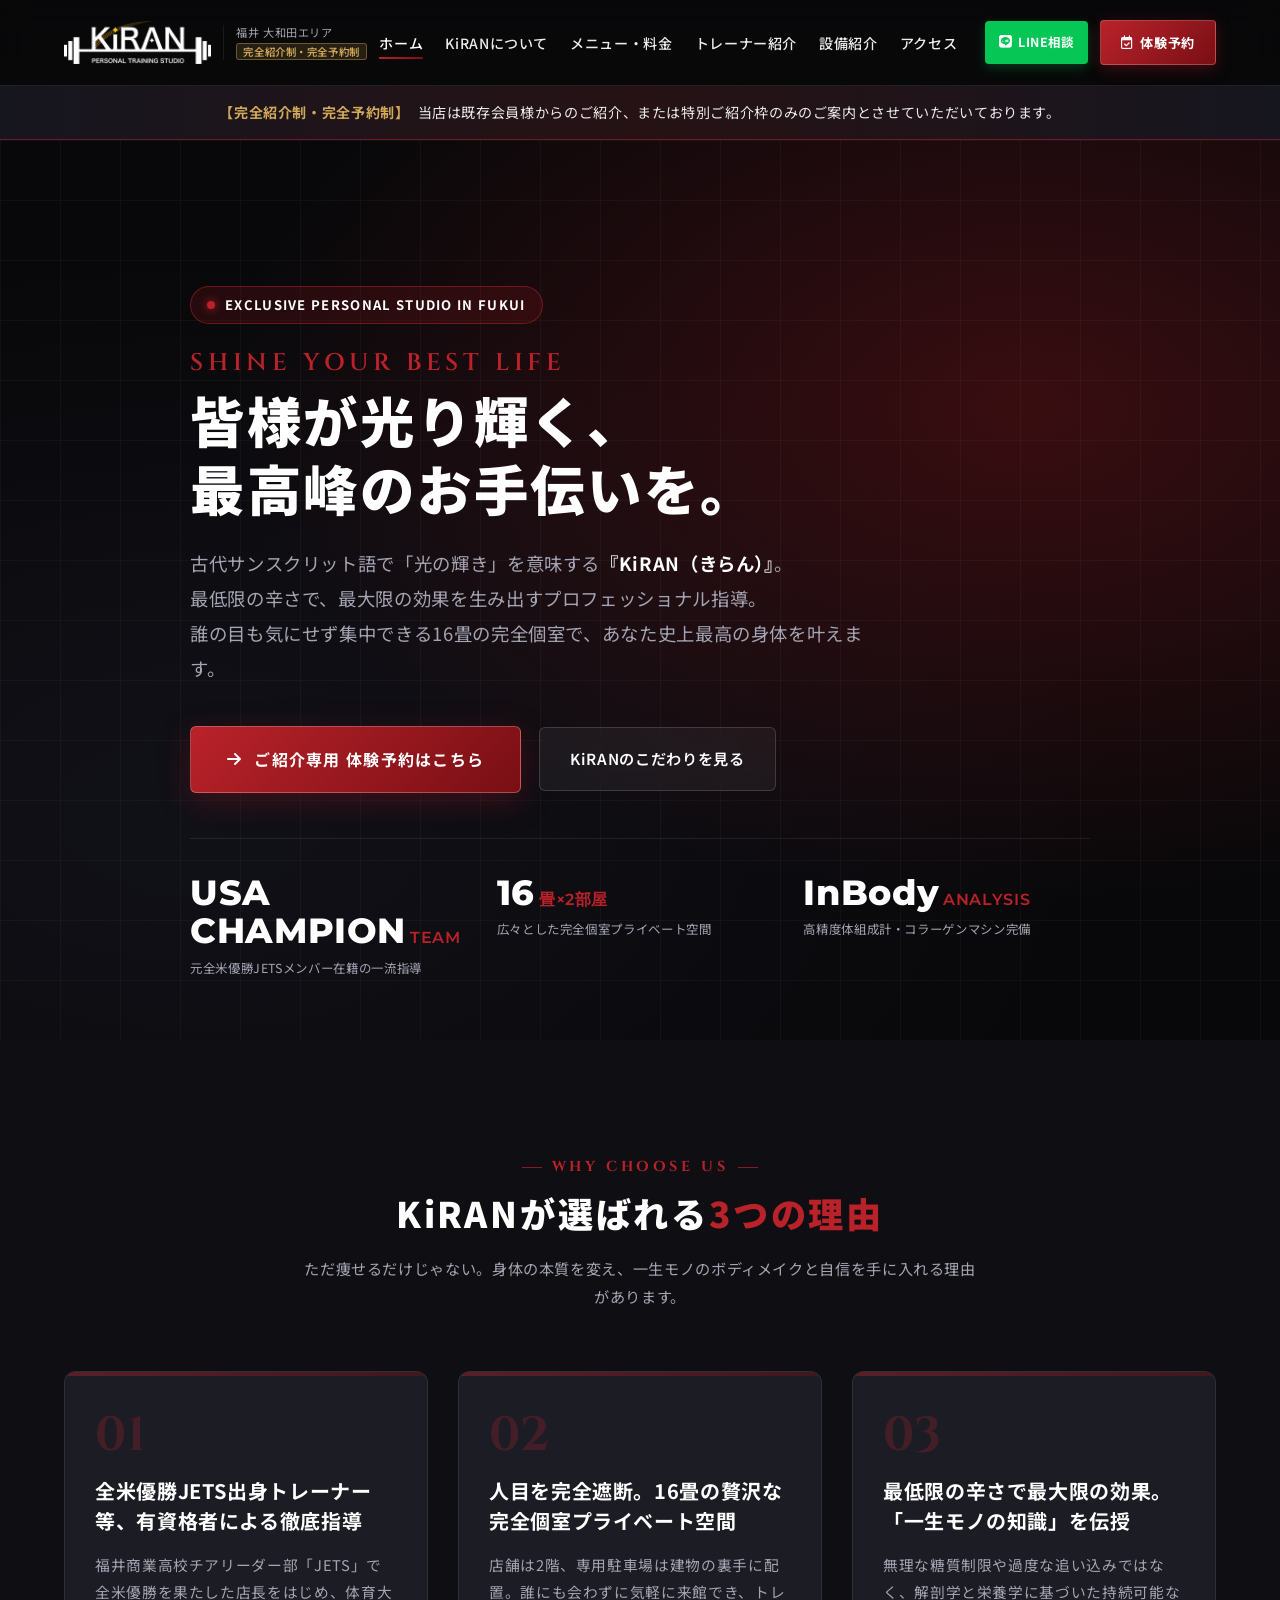
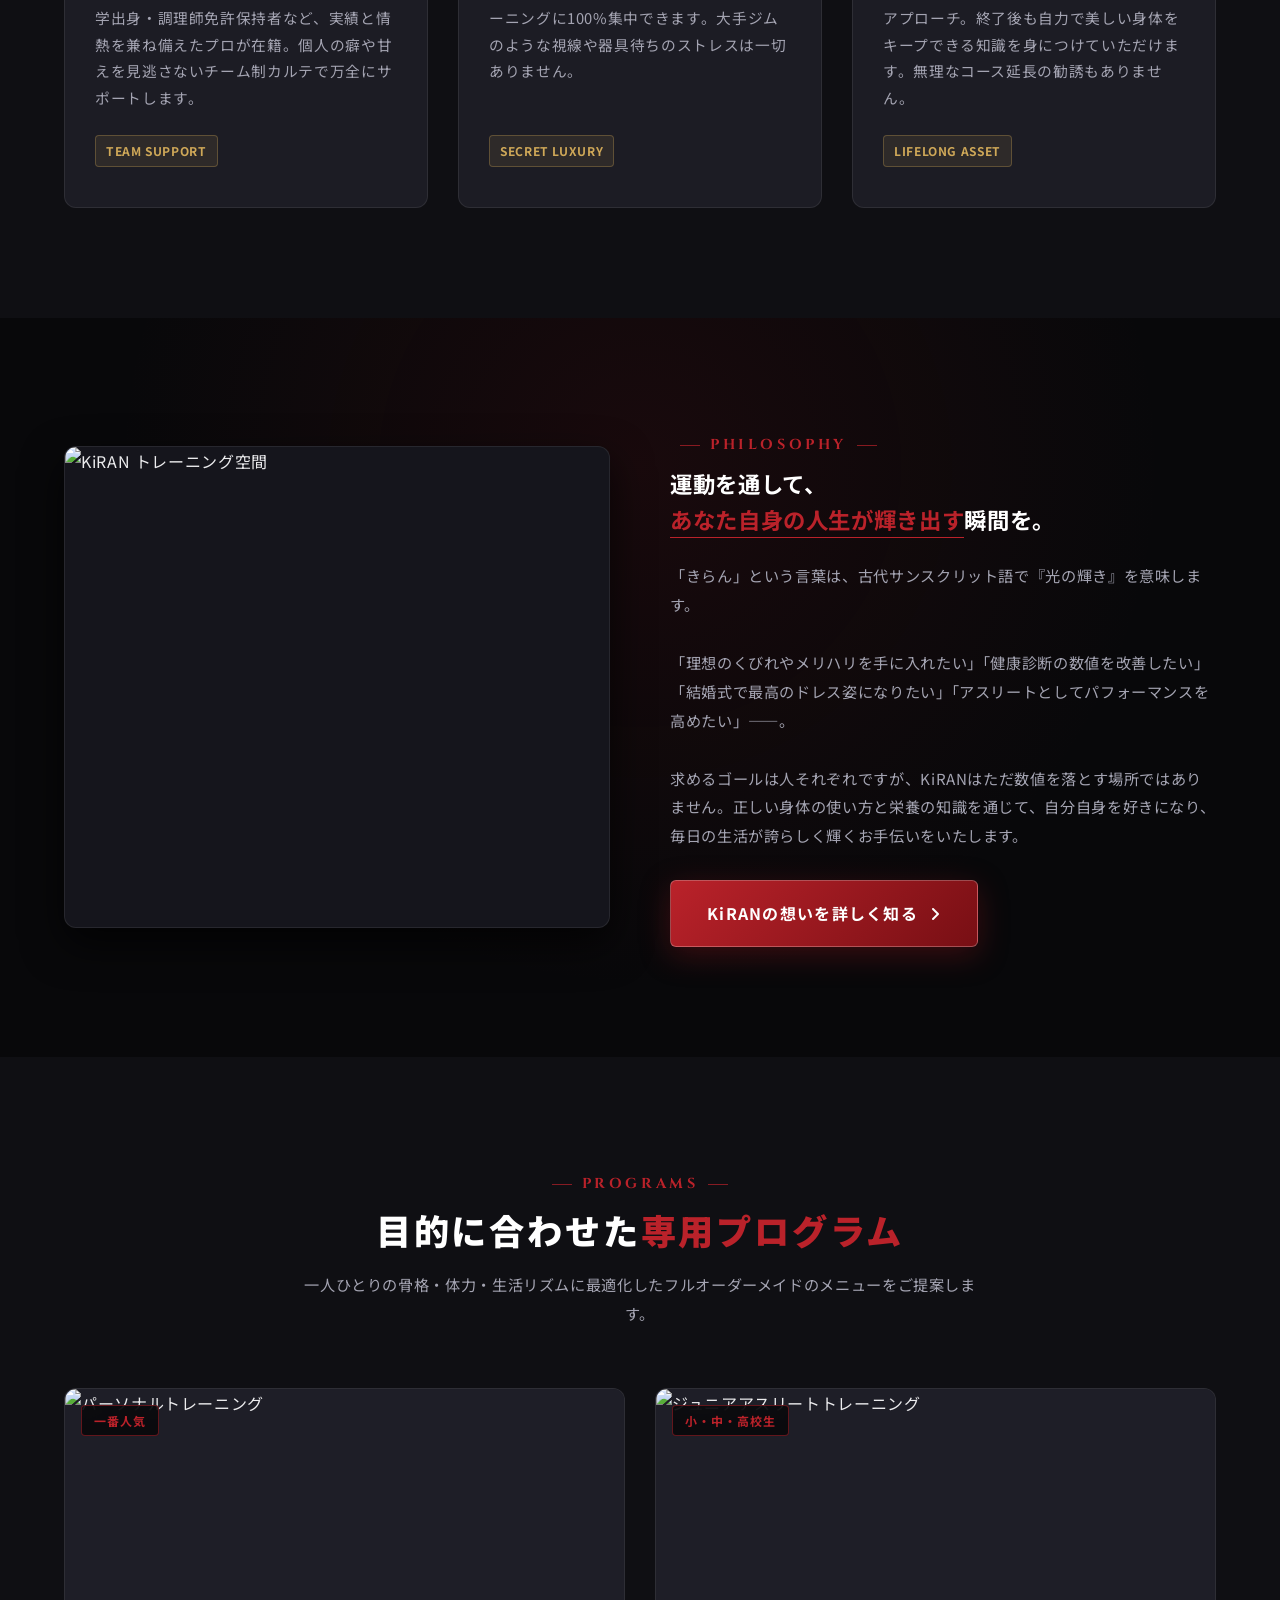
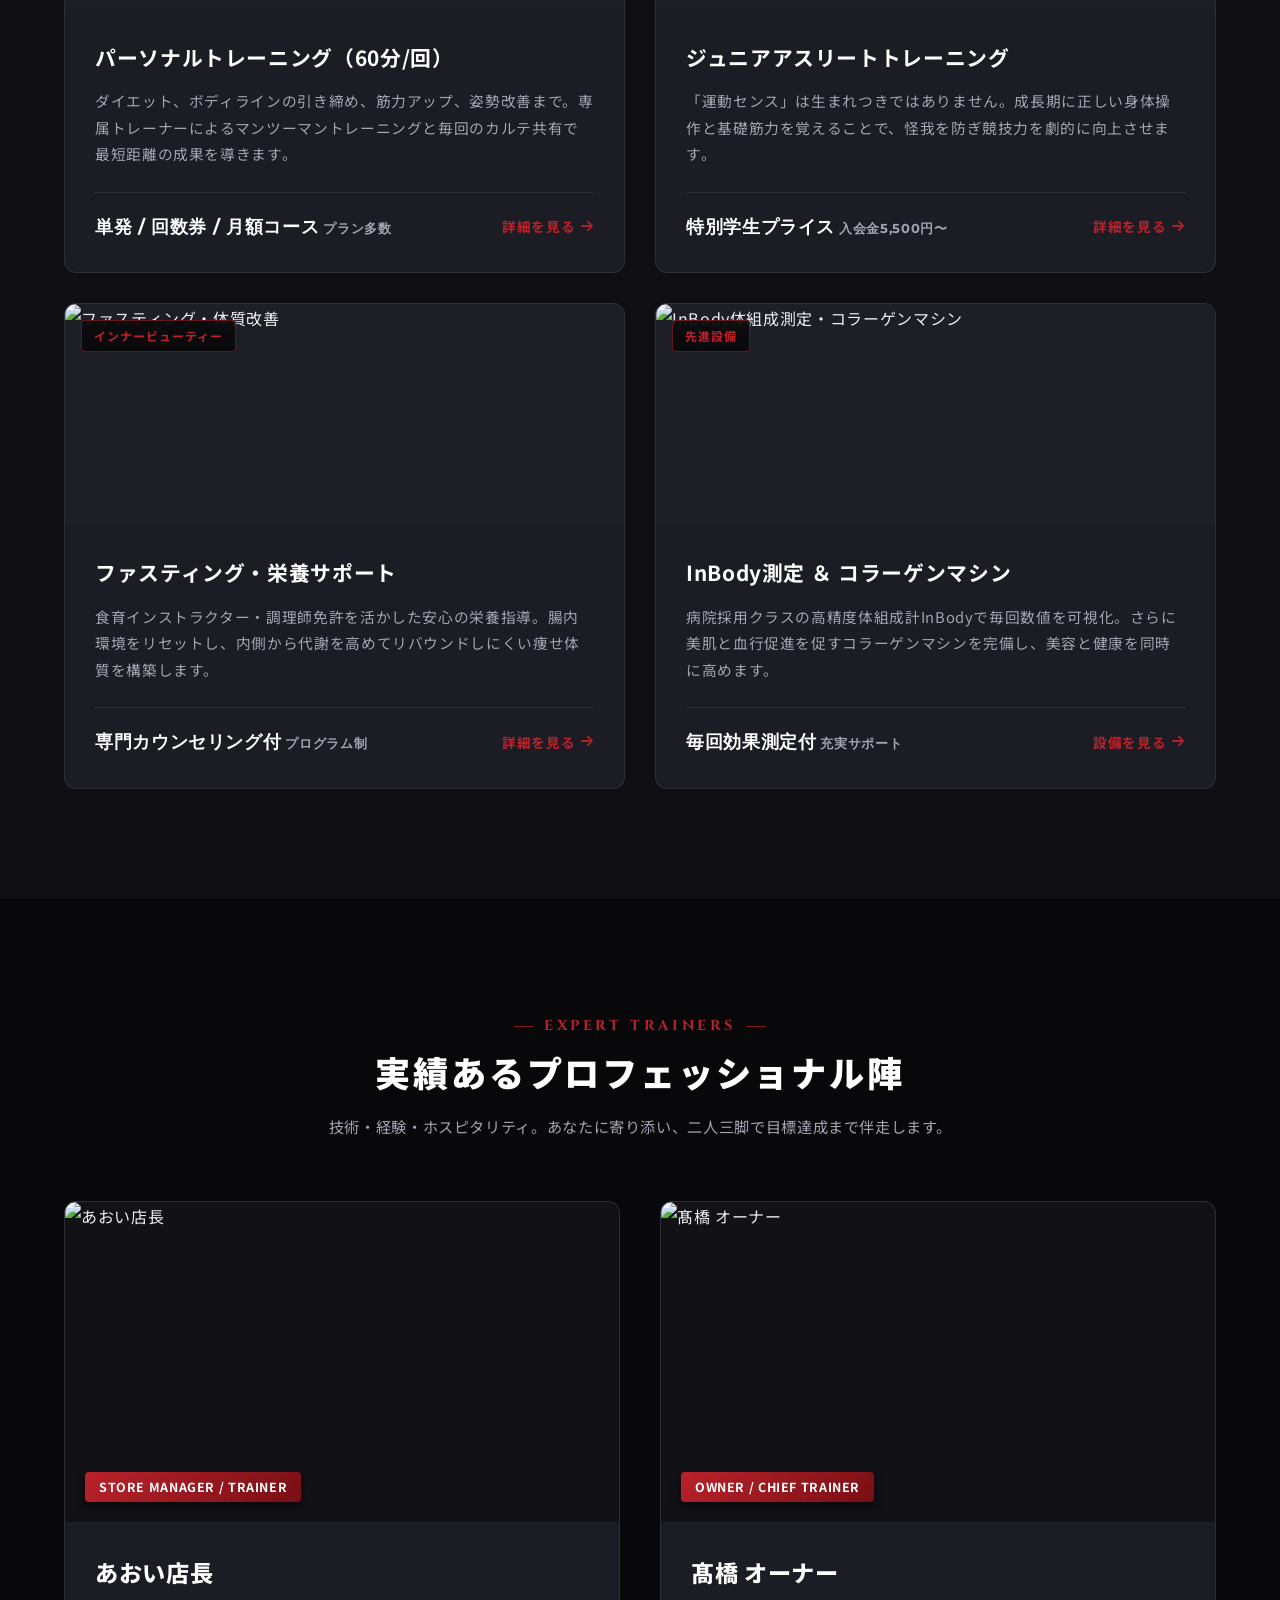
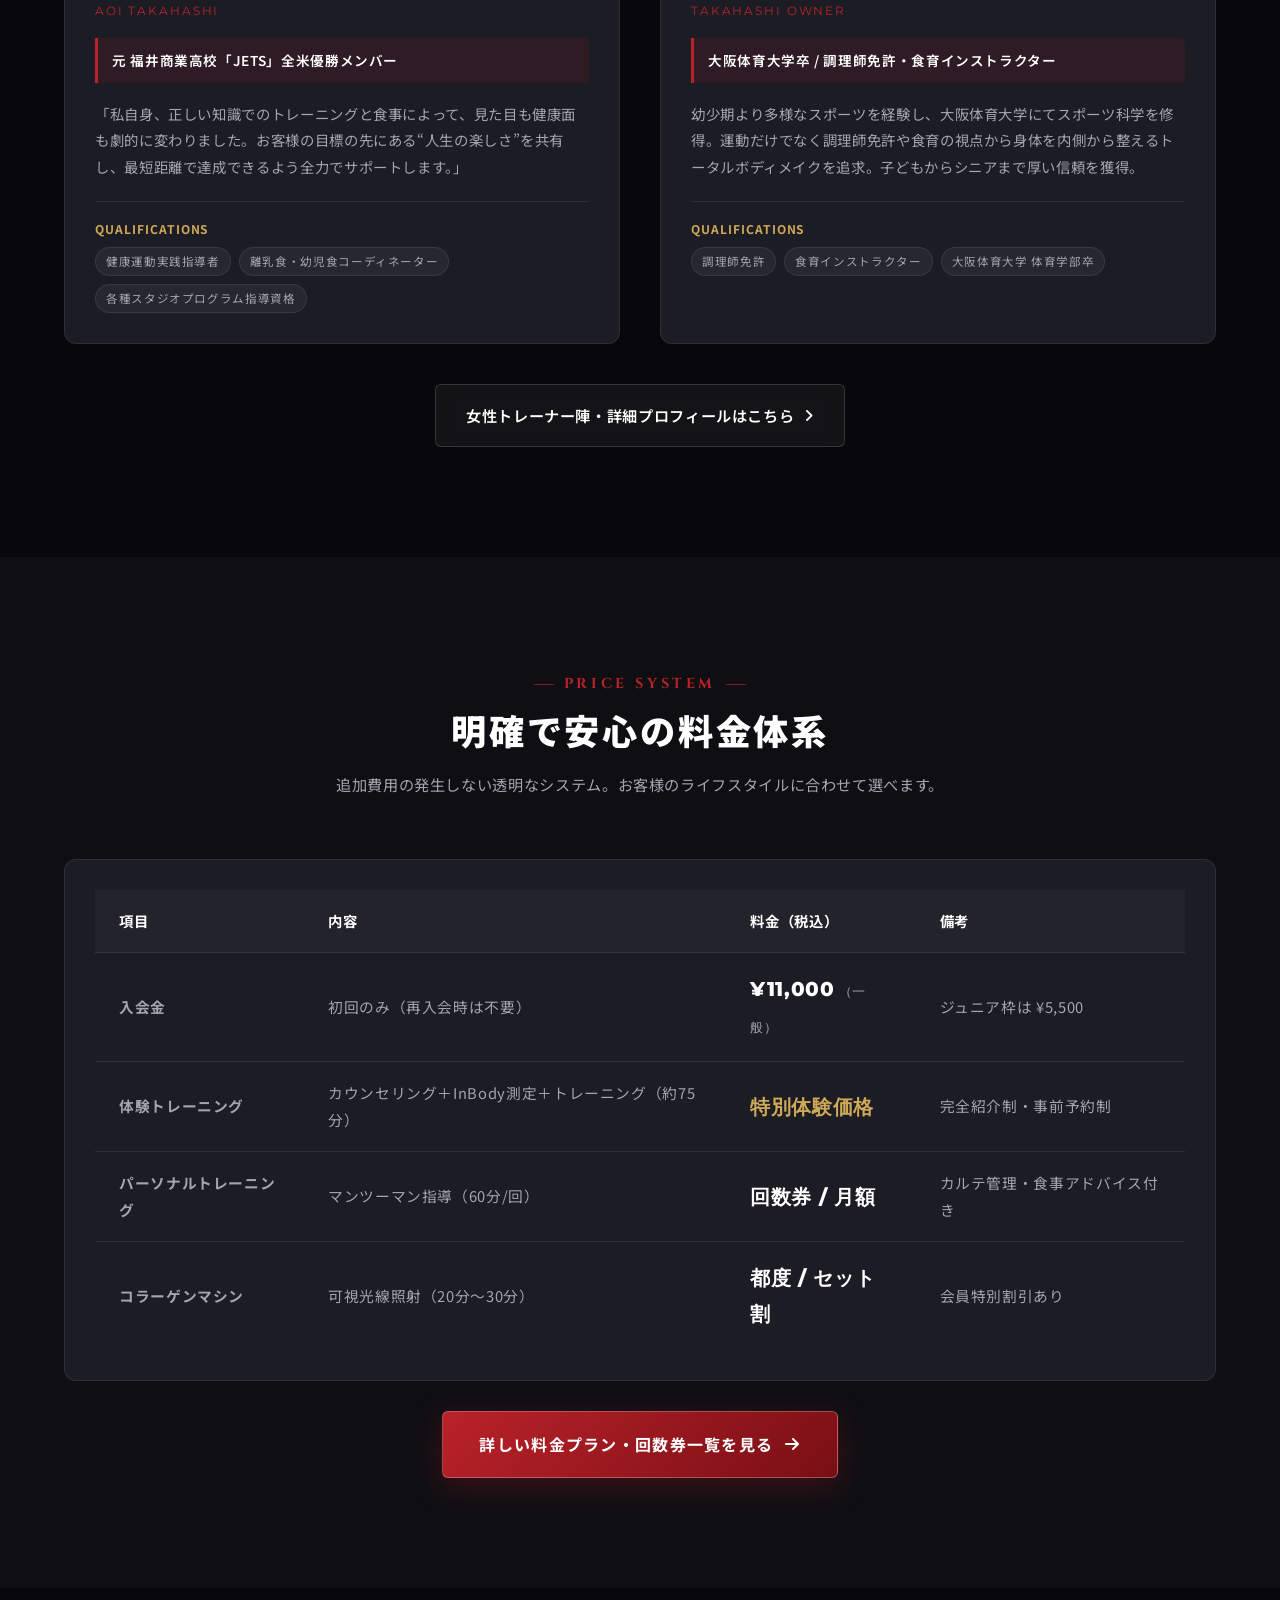
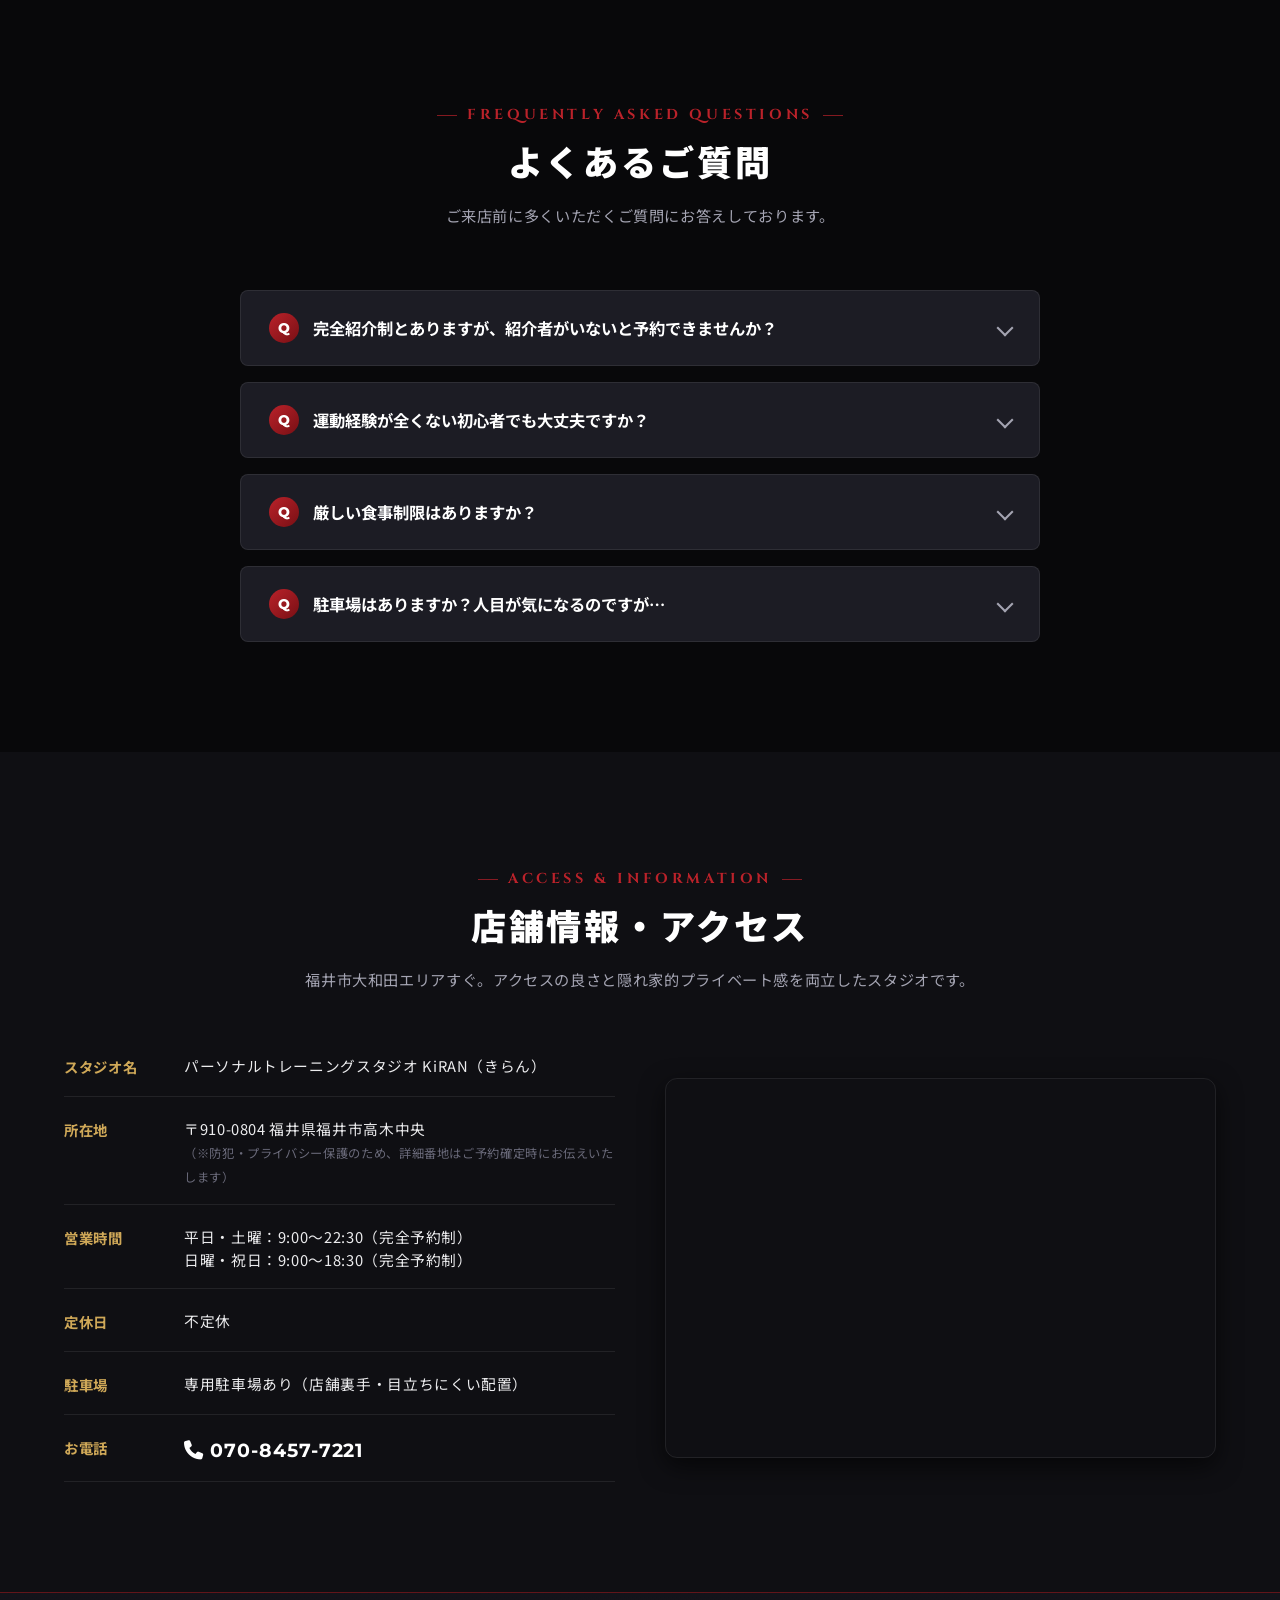
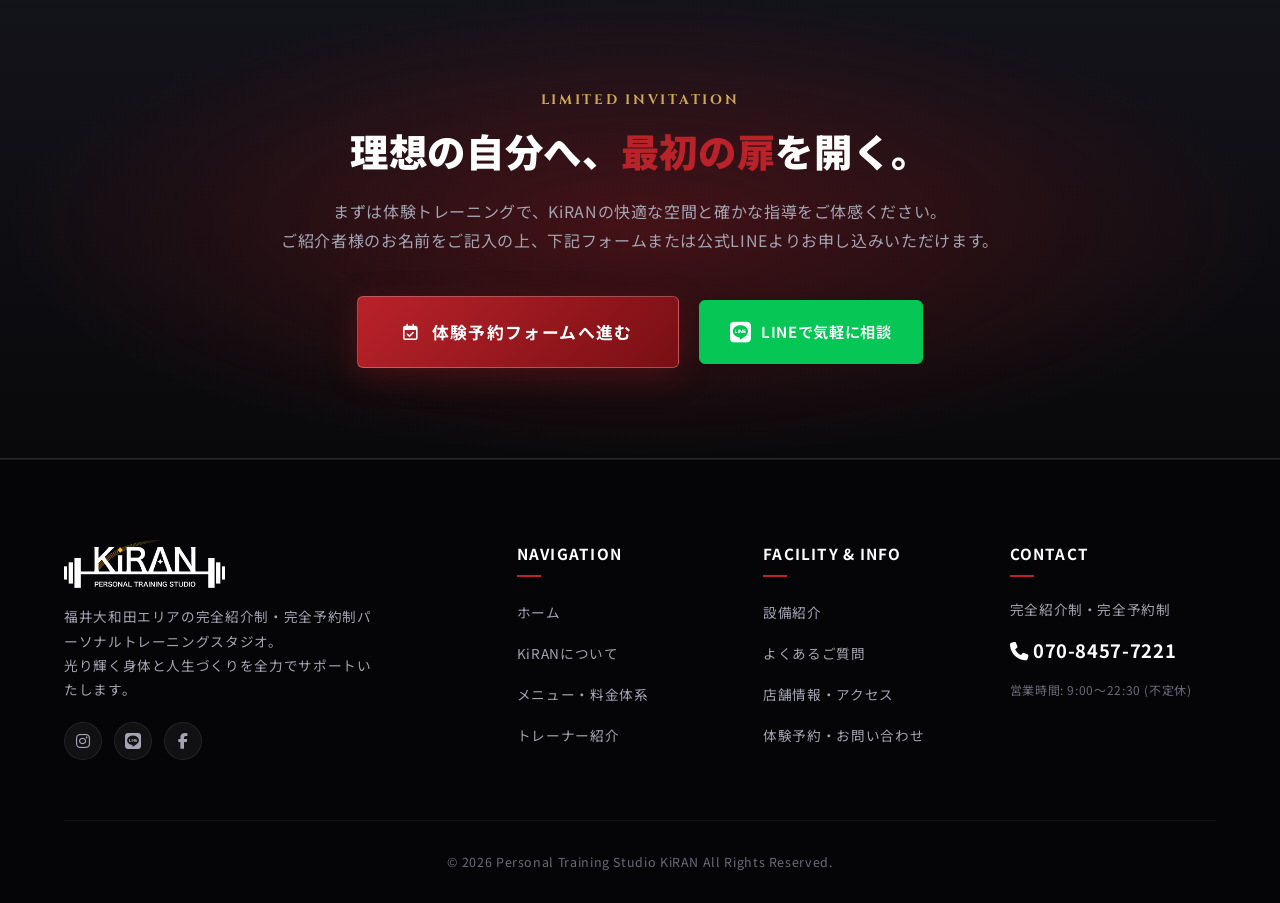
==== commit abdc9ad2: "Add files via upload" ====
--- a/index.html
+++ b/index.html
@@ -14,8 +14,8 @@
   <!-- ================= HEADER ================= -->
   <header class="site-header">
     <div class="container header-inner">
-      <div class="site-logo">
-        <a href="index.html" class="brand-mark">Ki<span>R</span>AN</a>
+      <div class="site-logo">
+        <a href="index.html"><img src="images/logo.webp" alt="KiRAN" class="site-logo-img"></a>
         <div class="brand-tag">
           <span>福井 大和田エリア</span>
           <span class="badge-invite">完全紹介制・完全予約制</span>
@@ -560,8 +560,8 @@
   <footer class="site-footer">
     <div class="container">
       <div class="footer-top">
-        <div class="footer-brand">
-          <a href="index.html" class="brand-mark">Ki<span>R</span>AN</a>
+        <div class="footer-brand">
+          <a href="index.html"><img src="images/logo.webp" alt="KiRAN" class="footer-logo-img"></a>
           <p>
             福井大和田エリアの完全紹介制・完全予約制パーソナルトレーニングスタジオ。<br>
             光り輝く身体と人生づくりを全力でサポートいたします。
@@ -624,3 +624,6 @@
   <script src="js/main.js"></script>
 </body>
 </html>
+
+
+
--- a/css/style.css
+++ b/css/style.css
@@ -1,4 +1,4 @@
-﻿@charset "UTF-8";
+@charset "UTF-8";
 
 /* ==========================================================================
    KiRAN (きらん) Official Website Stylesheet
@@ -154,6 +154,26 @@
   display: flex;
   align-items: center;
   gap: 12px;
+}
+
+.site-logo-img {
+  height: 44px;
+  width: auto;
+  object-fit: contain;
+  display: block;
+  transition: transform var(--transition-fast);
+}
+
+.site-logo-img:hover {
+  transform: scale(1.03);
+}
+
+.footer-logo-img {
+  height: 48px;
+  width: auto;
+  object-fit: contain;
+  margin-bottom: 16px;
+  display: block;
 }
 
 .site-logo .brand-mark {
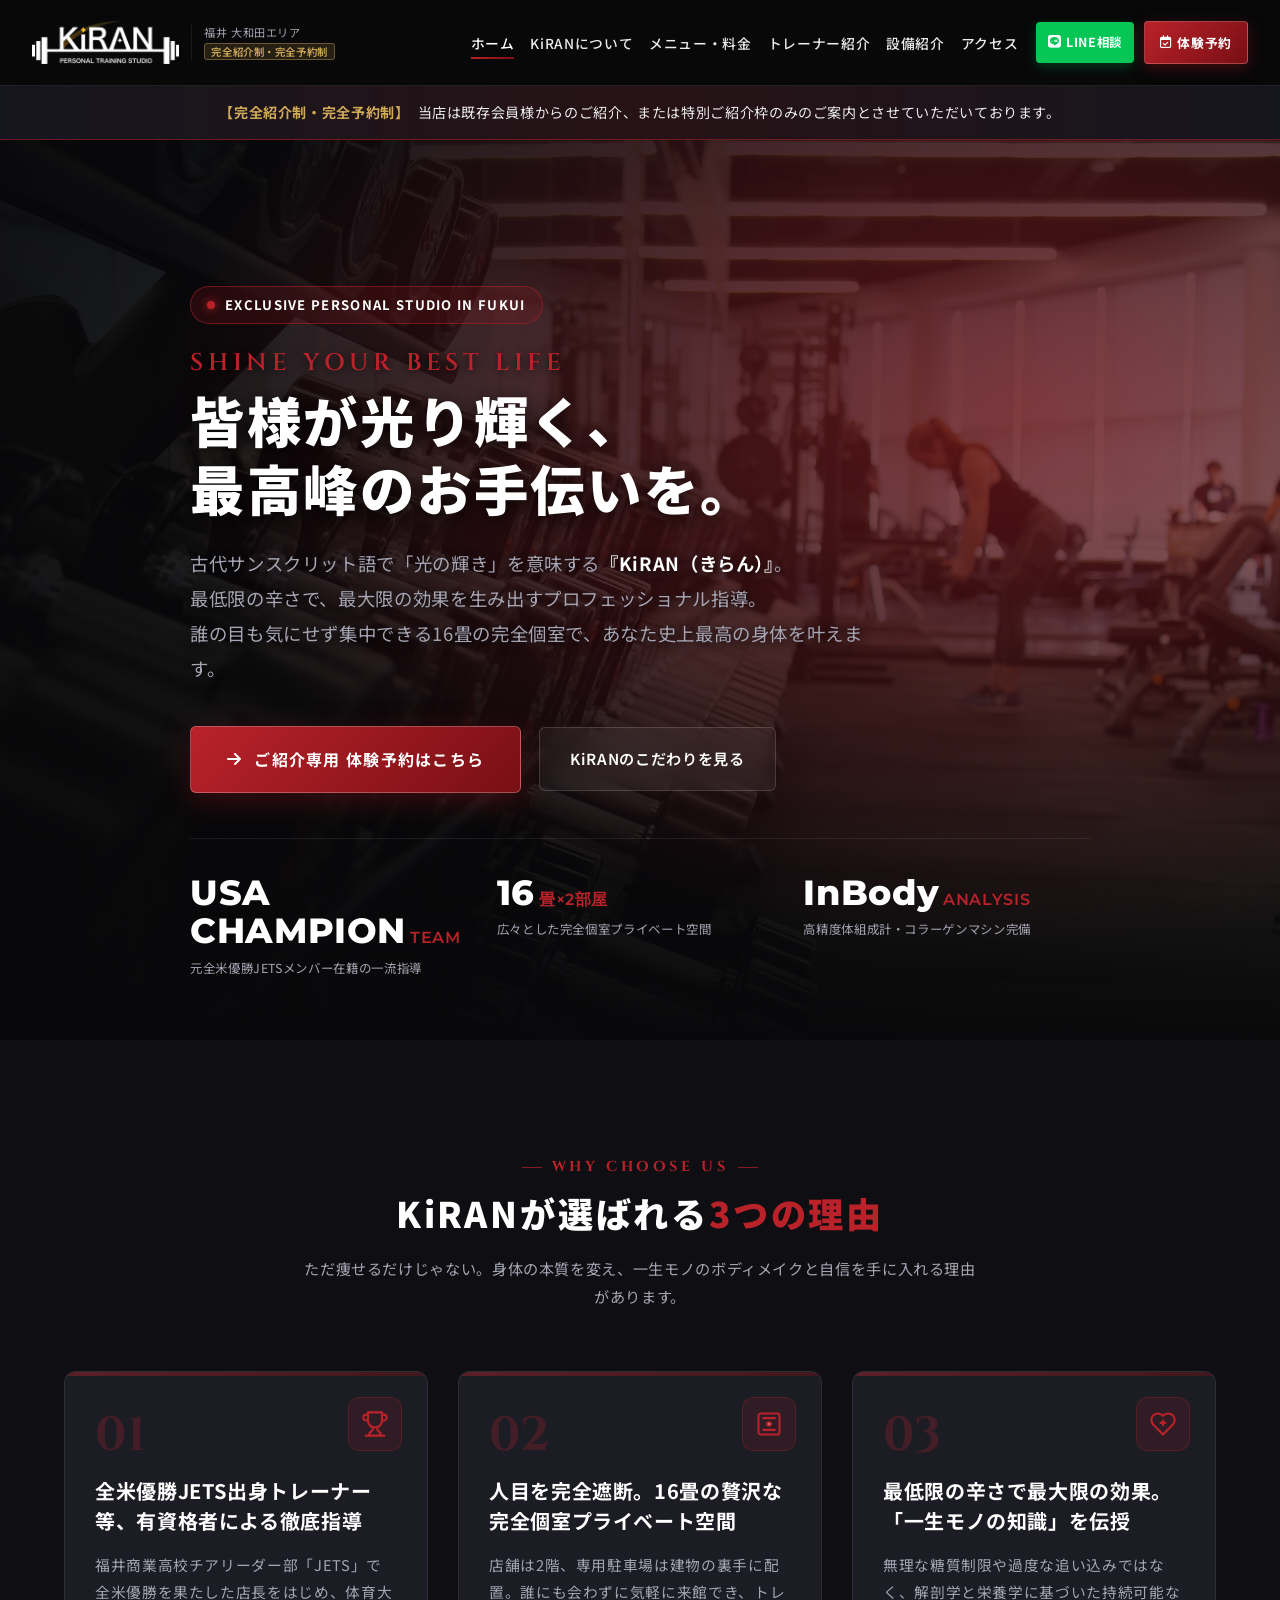
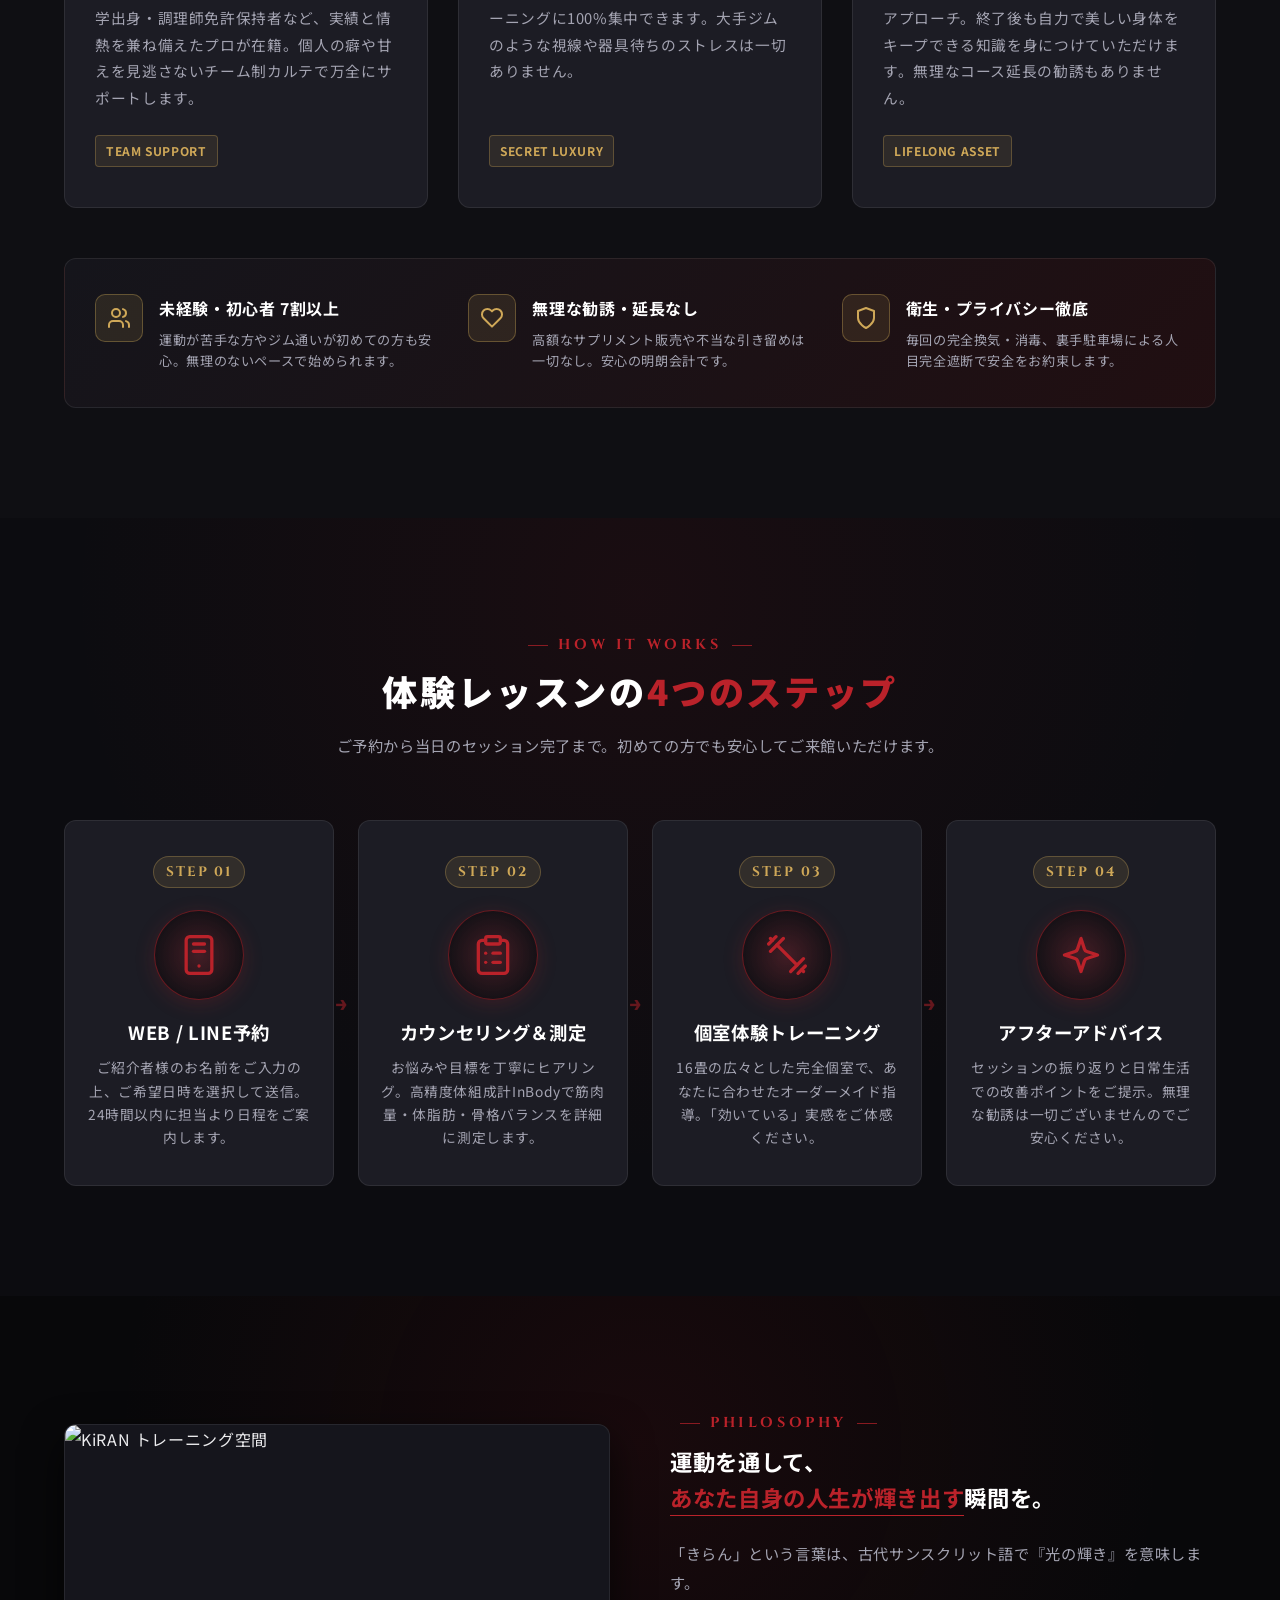
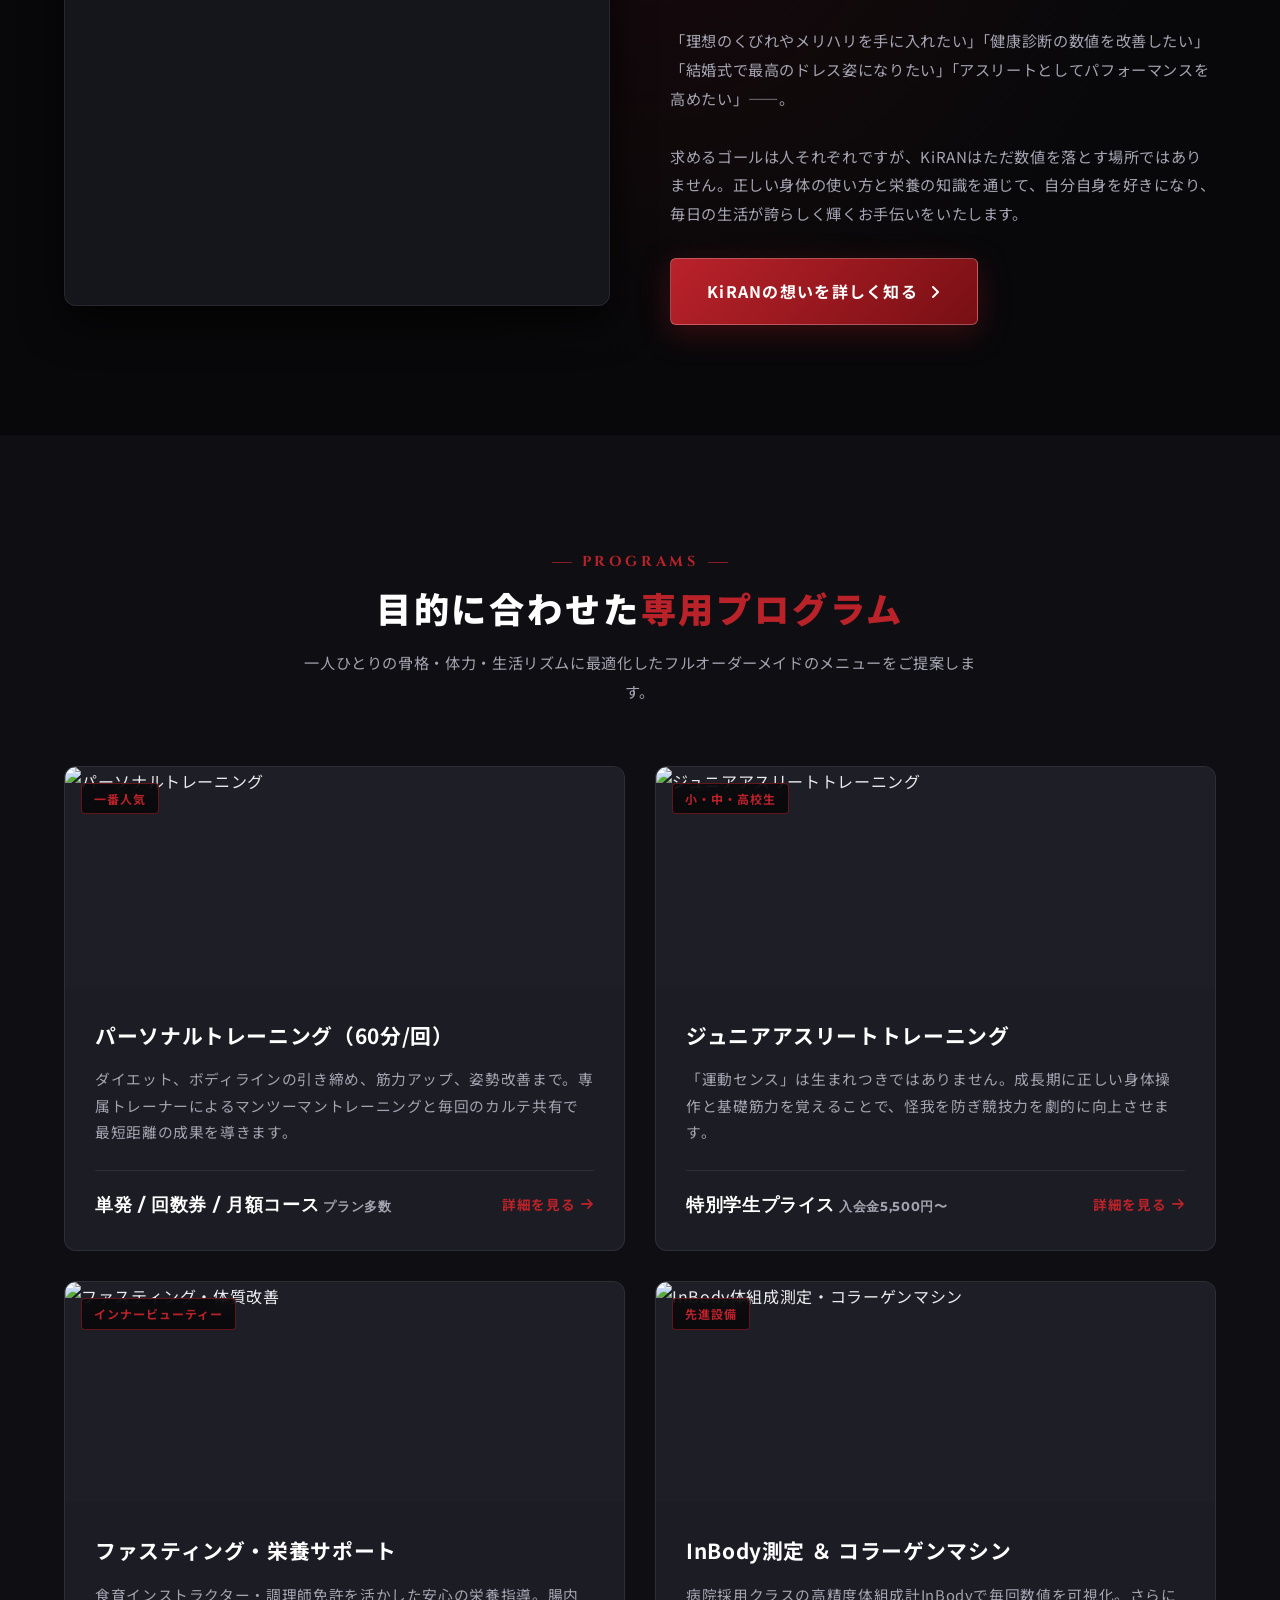
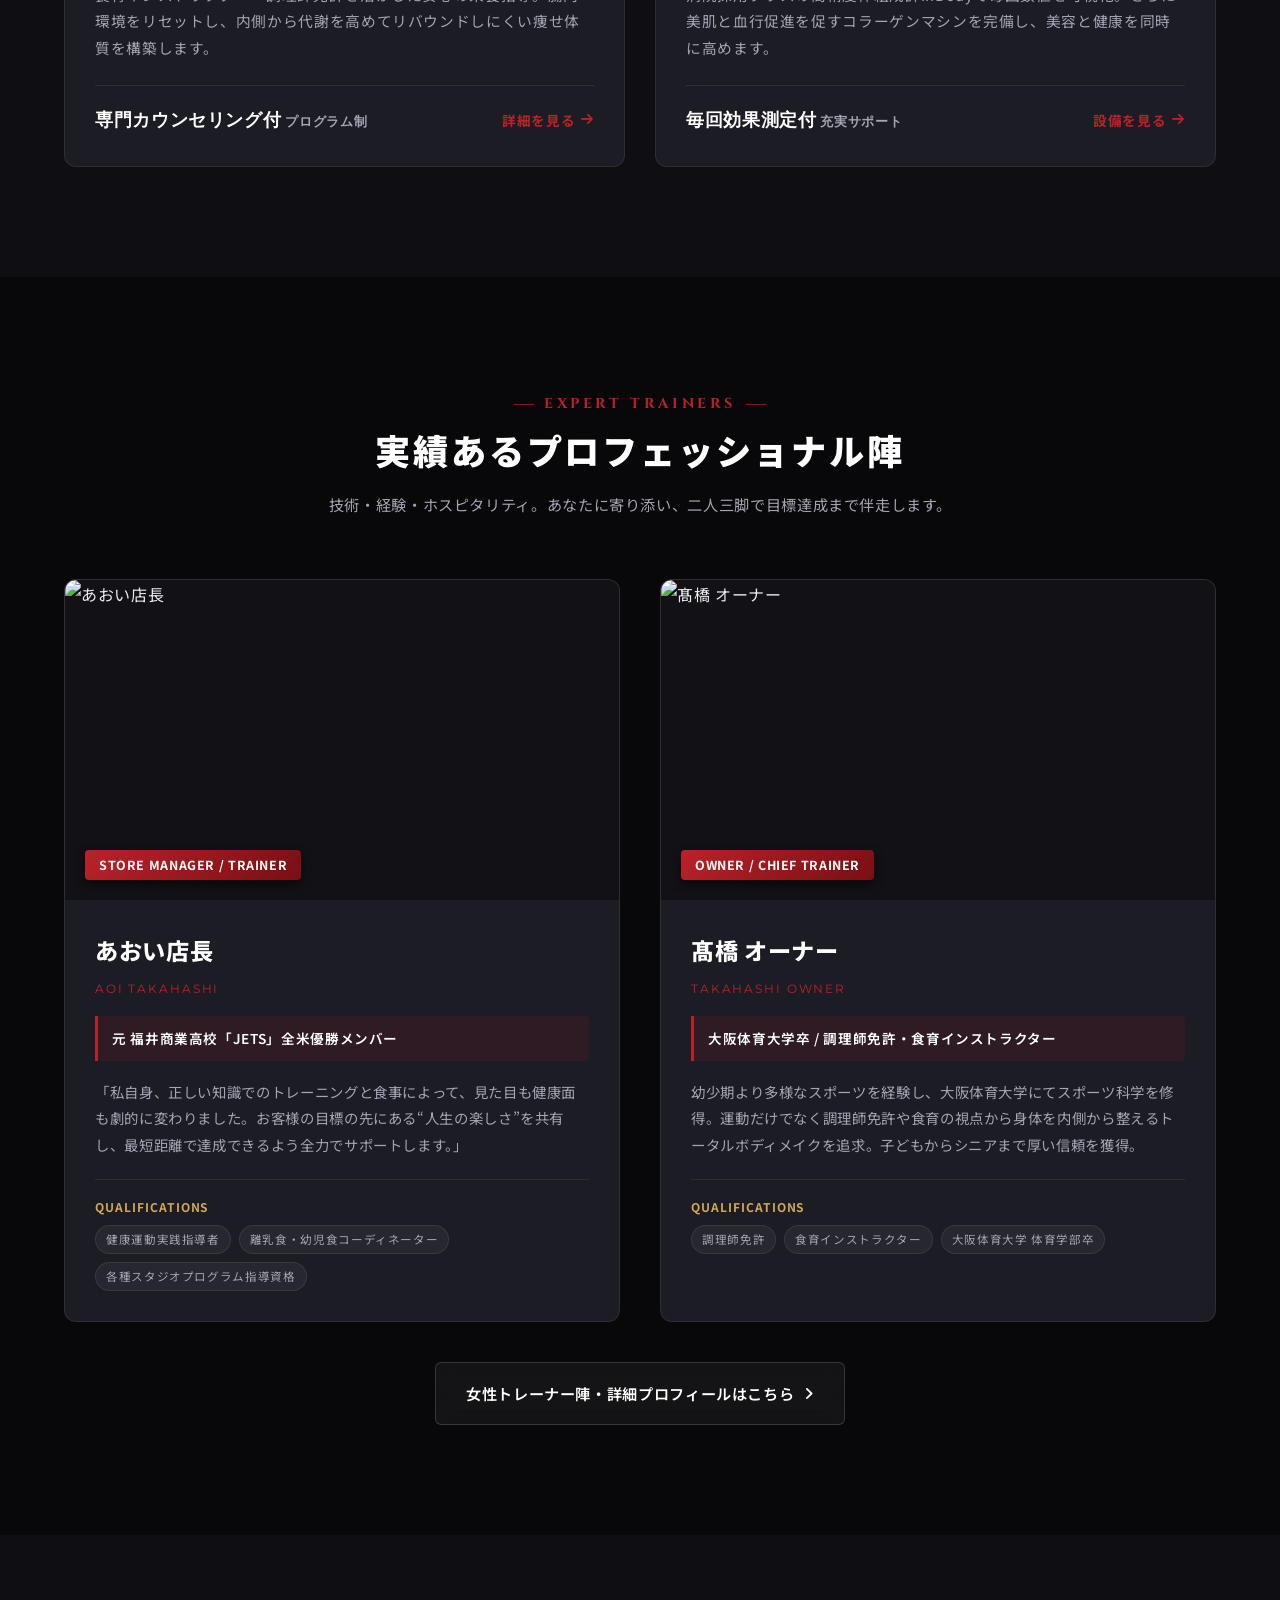
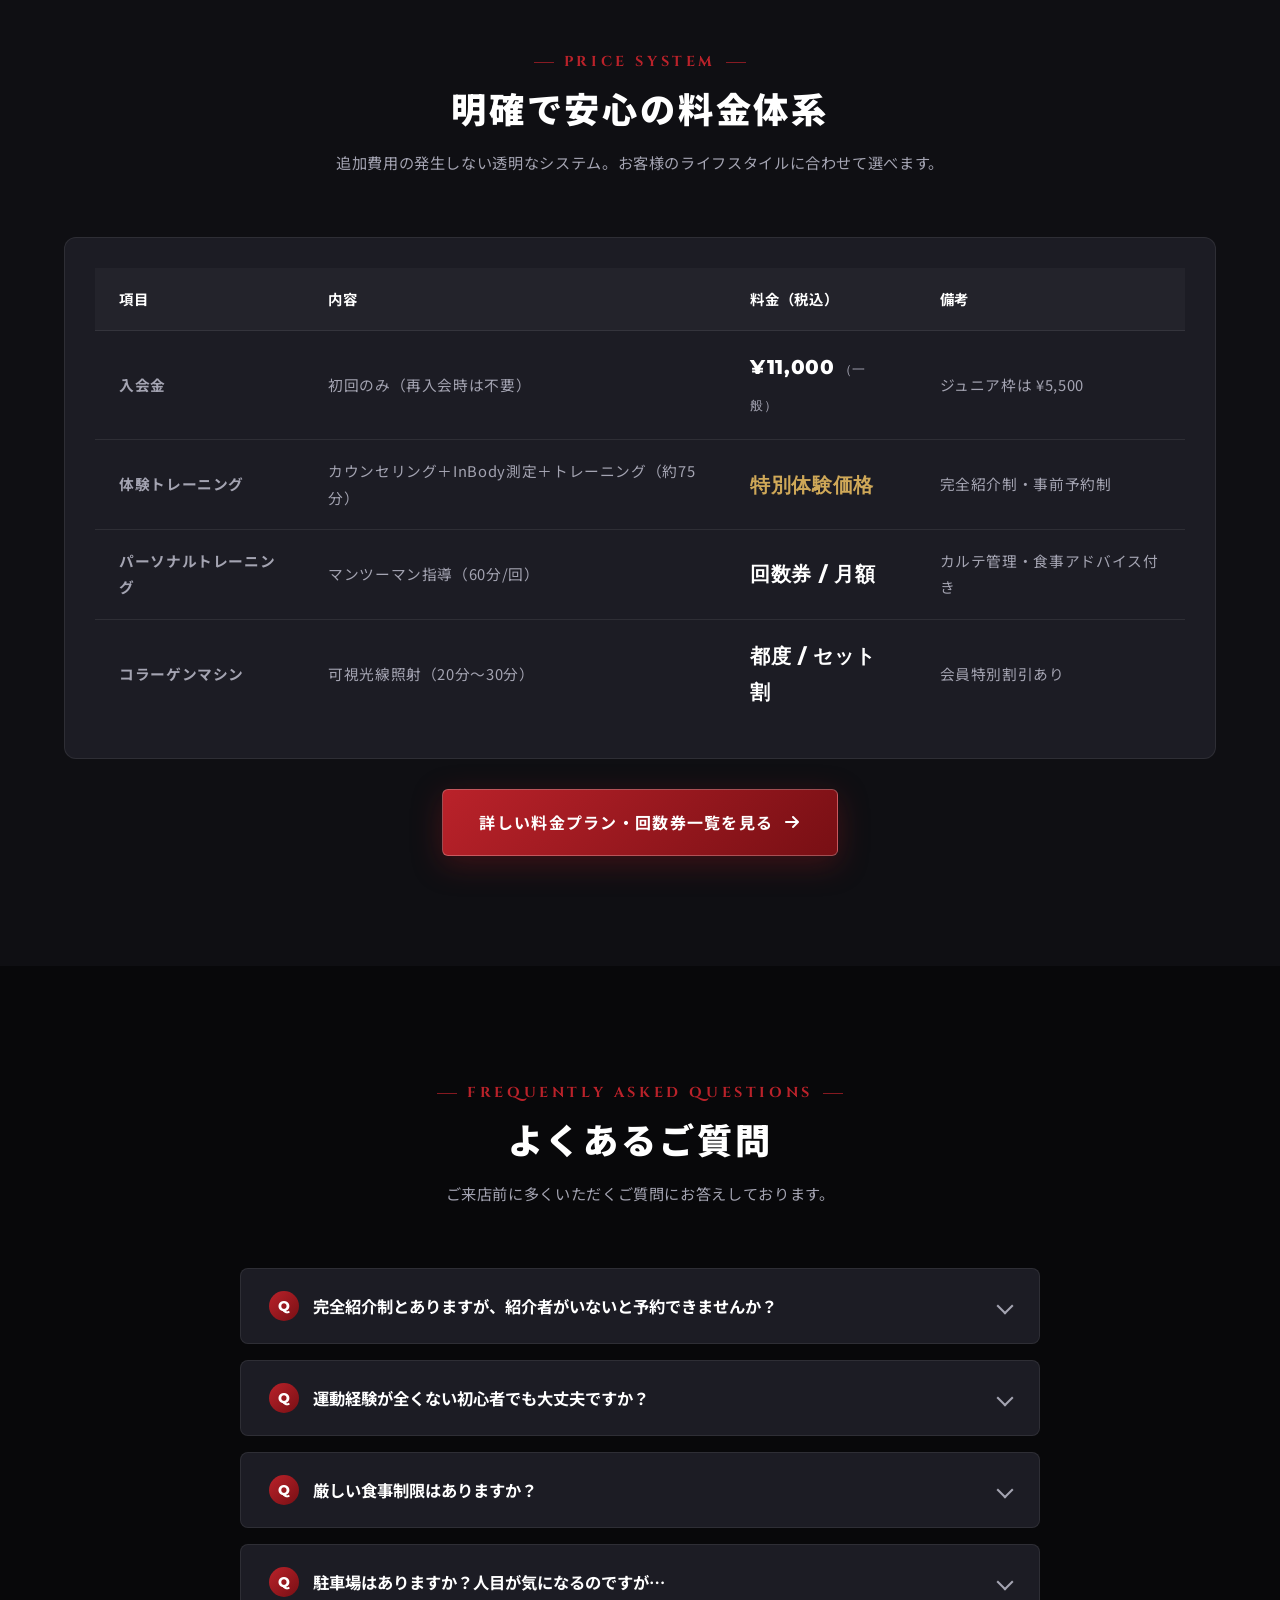
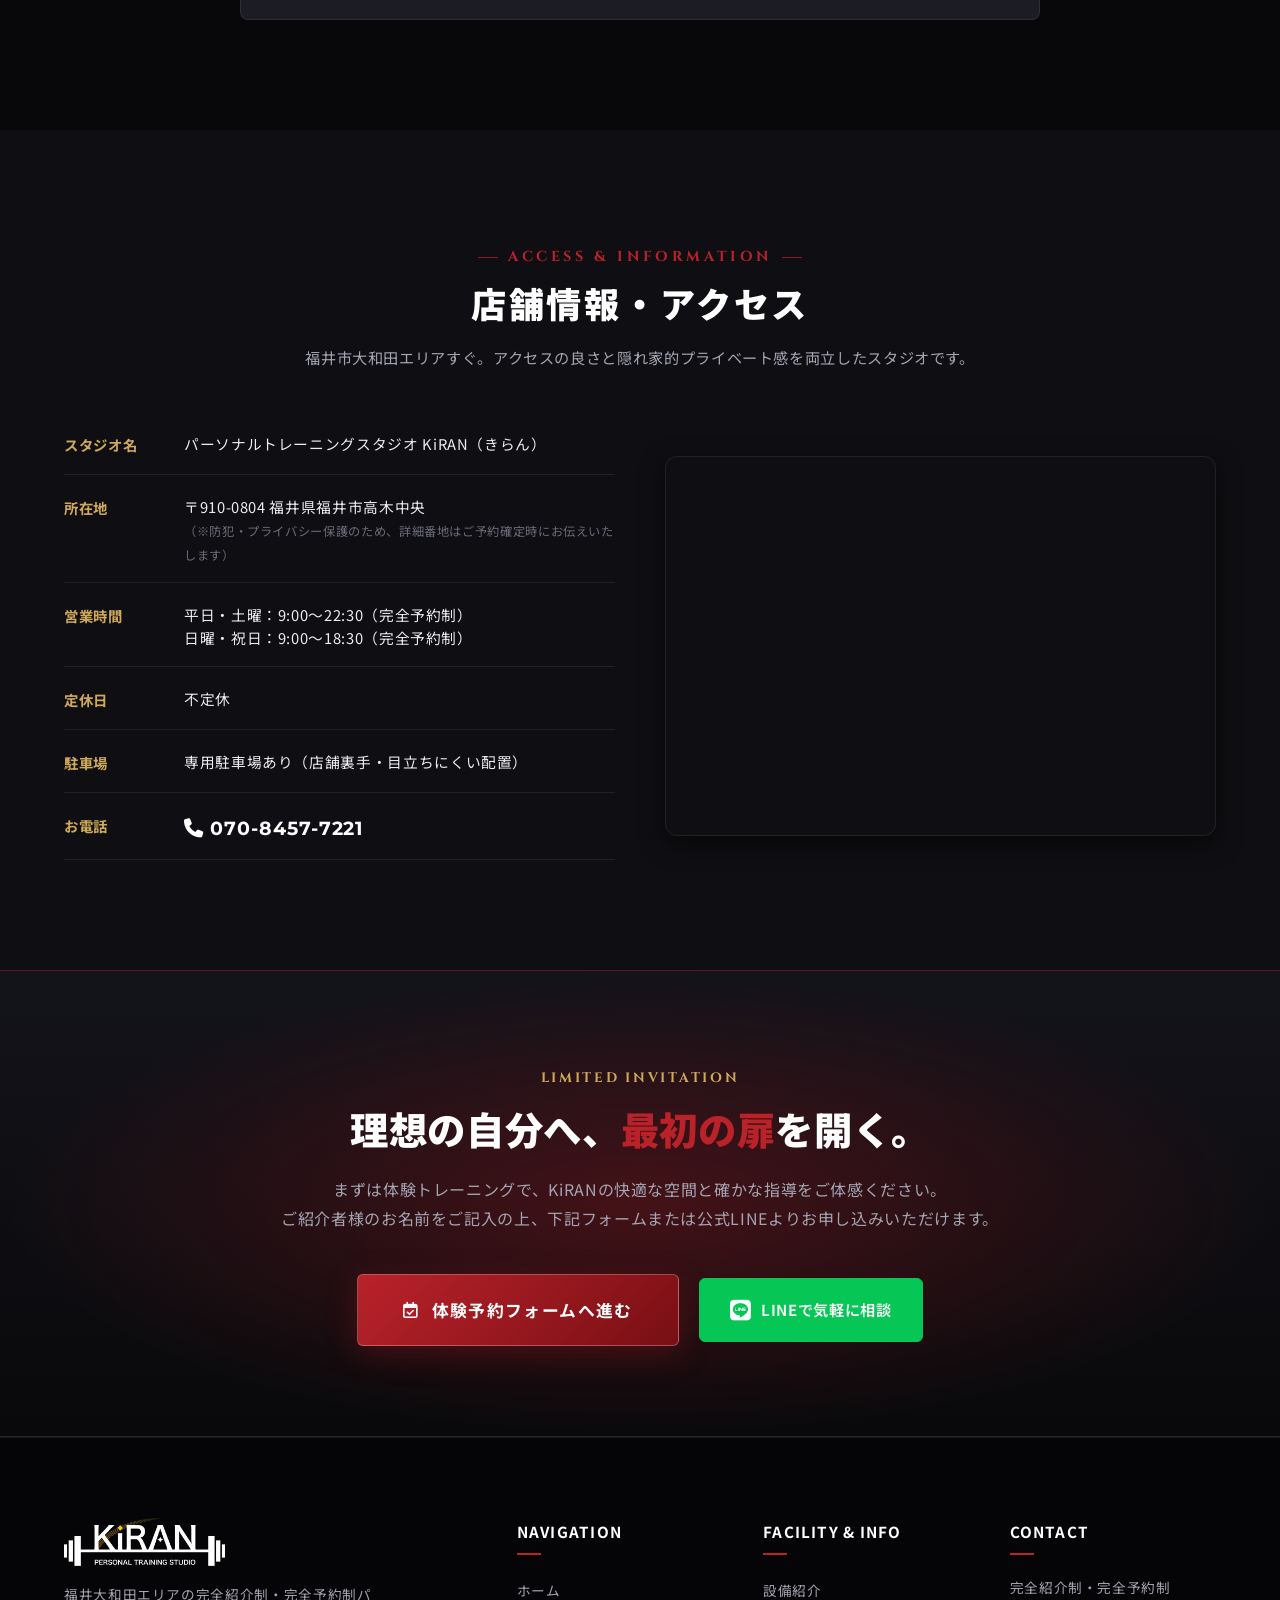
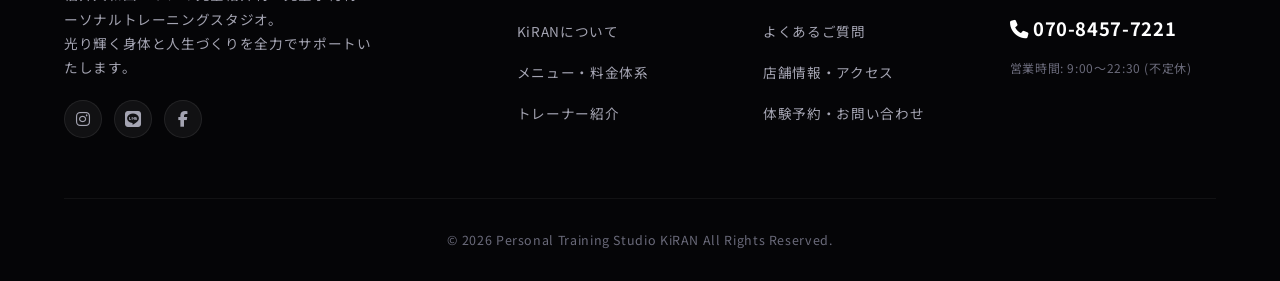
==== commit 95299c78: "Add files via upload" ====
--- a/index.html
+++ b/index.html
@@ -1,4 +1,4 @@
-﻿<!DOCTYPE html>
+<!DOCTYPE html>
 <html lang="ja">
 <head>
   <meta charset="UTF-8">
@@ -81,8 +81,8 @@
 
   <!-- ================= HERO SECTION ================= -->
   <section class="hero">
+    <div class="hero-image-bg"></div>
     <div class="hero-bg"></div>
-    <div class="hero-grid"></div>
     <div class="container hero-content">
       <div class="hero-tag fade-up">
         <span class="tag-dot"></span>
@@ -136,6 +136,9 @@
       <div class="reasons-grid">
         <!-- Card 1 -->
         <div class="reason-card fade-up delay-1">
+          <div class="reason-icon-illustration">
+            <svg viewBox="0 0 24 24" stroke-width="1.8" stroke-linecap="round" stroke-linejoin="round"><path d="M6 9H4.5a2.5 2.5 0 0 1 0-5H6"></path><path d="M18 9h1.5a2.5 2.5 0 0 0 0-5H18"></path><path d="M4 22h16"></path><path d="M10 14.66V17c0 .55-.47.98-.97 1.21C7.85 18.75 7 20.24 7 22"></path><path d="M14 14.66V17c0 .55.47.98.97 1.21C16.15 18.75 17 20.24 17 22"></path><path d="M18 2H6v7a6 6 0 0 0 12 0V2Z"></path></svg>
+          </div>
           <div class="reason-num">01</div>
           <h3 class="reason-title">全米優勝JETS出身トレーナー等、有資格者による徹底指導</h3>
           <p class="reason-text">
@@ -146,6 +149,9 @@
 
         <!-- Card 2 -->
         <div class="reason-card fade-up delay-2">
+          <div class="reason-icon-illustration">
+            <svg viewBox="0 0 24 24" stroke-width="1.8" stroke-linecap="round" stroke-linejoin="round"><rect width="18" height="18" x="3" y="3" rx="2"></rect><path d="M7 7h10"></path><path d="M10 12h4"></path><path d="M7 17h10"></path><circle cx="12" cy="12" r="1.5" fill="currentColor"></circle></svg>
+          </div>
           <div class="reason-num">02</div>
           <h3 class="reason-title">人目を完全遮断。16畳の贅沢な完全個室プライベート空間</h3>
           <p class="reason-text">
@@ -156,12 +162,123 @@
 
         <!-- Card 3 -->
         <div class="reason-card fade-up delay-3">
+          <div class="reason-icon-illustration">
+            <svg viewBox="0 0 24 24" stroke-width="1.8" stroke-linecap="round" stroke-linejoin="round"><path d="M19 14c1.49-1.46 3-3.21 3-5.5A5.5 5.5 0 0 0 16.5 3c-1.76 0-3 .5-4.5 2-1.5-1.5-2.74-2-4.5-2A5.5 5.5 0 0 0 2 8.5c0 2.3 1.5 4.05 3 5.5l7 7Z"></path><path d="M12 9v4"></path><path d="M10 11h4"></path></svg>
+          </div>
           <div class="reason-num">03</div>
           <h3 class="reason-title">最低限の辛さで最大限の効果。「一生モノの知識」を伝授</h3>
           <p class="reason-text">
             無理な糖質制限や過度な追い込みではなく、解剖学と栄養学に基づいた持続可能なアプローチ。終了後も自力で美しい身体をキープできる知識を身につけていただけます。無理なコース延長の勧誘もありません。
           </p>
           <div class="reason-badge">LIFELONG ASSET</div>
+        </div>
+      </div>
+
+      <!-- Trust Badges with Illustrations -->
+      <div class="trust-banner fade-up delay-2">
+        <div class="trust-grid">
+          <div class="trust-item">
+            <div class="trust-icon-box">
+              <svg viewBox="0 0 24 24" stroke-width="2" stroke-linecap="round" stroke-linejoin="round"><path d="M16 21v-2a4 4 0 0 0-4-4H6a4 4 0 0 0-4 4v2"></path><circle cx="9" cy="7" r="4"></circle><path d="M22 21v-2a4 4 0 0 0-3-3.87"></path><path d="M16 3.13a4 4 0 0 1 0 7.75"></path></svg>
+            </div>
+            <div class="trust-text">
+              <h4>未経験・初心者 7割以上</h4>
+              <p>運動が苦手な方やジム通いが初めての方も安心。無理のないペースで始められます。</p>
+            </div>
+          </div>
+          <div class="trust-item">
+            <div class="trust-icon-box">
+              <svg viewBox="0 0 24 24" stroke-width="2" stroke-linecap="round" stroke-linejoin="round"><path d="M20.42 4.58a5.4 5.4 0 0 0-7.65 0l-.77.78-.77-.78a5.4 5.4 0 0 0-7.65 7.65l.77.78L12 20.66l7.65-7.65.77-.78a5.4 5.4 0 0 0 0-7.65Z"></path></svg>
+            </div>
+            <div class="trust-text">
+              <h4>無理な勧誘・延長なし</h4>
+              <p>高額なサプリメント販売や不当な引き留めは一切なし。安心の明朗会計です。</p>
+            </div>
+          </div>
+          <div class="trust-item">
+            <div class="trust-icon-box">
+              <svg viewBox="0 0 24 24" stroke-width="2" stroke-linecap="round" stroke-linejoin="round"><path d="M12 22s8-4 8-10V5l-8-3-8 3v7c0 6 8 10 8 10"></path></svg>
+            </div>
+            <div class="trust-text">
+              <h4>衛生・プライバシー徹底</h4>
+              <p>毎回の完全換気・消毒、裏手駐車場による人目完全遮断で安全をお約束します。</p>
+            </div>
+          </div>
+        </div>
+      </div>
+    </div>
+  </section>
+
+  <!-- ================= HOW TO START (体験の流れ・イラストセクション) ================= -->
+  <section class="section" id="flow" style="background: radial-gradient(circle at 50% 10%, rgba(148, 23, 29, 0.1) 0%, transparent 60%), #0c0c10;">
+    <div class="container">
+      <div class="section-header fade-up">
+        <div class="section-subtitle-en">HOW IT WORKS</div>
+        <h2 class="section-title">体験レッスンの<span class="accent-red">4つのステップ</span></h2>
+        <p class="section-desc">ご予約から当日のセッション完了まで。初めての方でも安心してご来館いただけます。</p>
+      </div>
+
+      <div class="step-flow-grid">
+        <!-- Step 1 -->
+        <div class="step-flow-card fade-up delay-1">
+          <div class="step-flow-num">STEP 01</div>
+          <div class="step-illustration">
+            <svg viewBox="0 0 24 24" stroke-width="1.8" stroke-linecap="round" stroke-linejoin="round">
+              <rect width="14" height="20" x="5" y="2" rx="2" ry="2"></rect>
+              <path d="M12 18h.01"></path>
+              <path d="M9 6h6"></path>
+              <path d="M9 10h6"></path>
+            </svg>
+          </div>
+          <h3 class="step-title">WEB / LINE予約</h3>
+          <p class="step-desc">ご紹介者様のお名前をご入力の上、ご希望日時を選択して送信。24時間以内に担当より日程をご案内します。</p>
+        </div>
+
+        <!-- Step 2 -->
+        <div class="step-flow-card fade-up delay-2">
+          <div class="step-flow-num">STEP 02</div>
+          <div class="step-illustration">
+            <svg viewBox="0 0 24 24" stroke-width="1.8" stroke-linecap="round" stroke-linejoin="round">
+              <path d="M16 4h2a2 2 0 0 1 2 2v14a2 2 0 0 1-2 2H6a2 2 0 0 1-2-2V6a2 2 0 0 1 2-2h2"></path>
+              <rect width="8" height="4" x="8" y="2" rx="1" ry="1"></rect>
+              <path d="M12 11h4"></path>
+              <path d="M12 16h4"></path>
+              <path d="M8 11h.01"></path>
+              <path d="M8 16h.01"></path>
+            </svg>
+          </div>
+          <h3 class="step-title">カウンセリング＆測定</h3>
+          <p class="step-desc">お悩みや目標を丁寧にヒアリング。高精度体組成計InBodyで筋肉量・体脂肪・骨格バランスを詳細に測定します。</p>
+        </div>
+
+        <!-- Step 3 -->
+        <div class="step-flow-card fade-up delay-3">
+          <div class="step-flow-num">STEP 03</div>
+          <div class="step-illustration">
+            <svg viewBox="0 0 24 24" stroke-width="1.8" stroke-linecap="round" stroke-linejoin="round">
+              <path d="m6.5 6.5 11 11"></path>
+              <path d="m21 21-1-1"></path>
+              <path d="m3 3 1 1"></path>
+              <path d="m18 22 4-4"></path>
+              <path d="m2 6 4-4"></path>
+              <path d="m3 10 7-7"></path>
+              <path d="m14 21 7-7"></path>
+            </svg>
+          </div>
+          <h3 class="step-title">個室体験トレーニング</h3>
+          <p class="step-desc">16畳の広々とした完全個室で、あなたに合わせたオーダーメイド指導。「効いている」実感をご体感ください。</p>
+        </div>
+
+        <!-- Step 4 -->
+        <div class="step-flow-card fade-up delay-3">
+          <div class="step-flow-num">STEP 04</div>
+          <div class="step-illustration">
+            <svg viewBox="0 0 24 24" stroke-width="1.8" stroke-linecap="round" stroke-linejoin="round">
+              <path d="m12 3-1.9 5.8a2 2 0 0 1-1.3 1.3L3 12l5.8 1.9a2 2 0 0 1 1.3 1.3L12 21l1.9-5.8a2 2 0 0 1 1.3-1.3L21 12l-5.8-1.9a2 2 0 0 1-1.3-1.3Z"></path>
+            </svg>
+          </div>
+          <h3 class="step-title">アフターアドバイス</h3>
+          <p class="step-desc">セッションの振り返りと日常生活での改善ポイントをご提示。無理な勧誘は一切ございませんのでご安心ください。</p>
         </div>
       </div>
     </div>
--- a/css/style.css
+++ b/css/style.css
@@ -137,7 +137,9 @@
   border-bottom-color: rgba(186, 34, 42, 0.3);
 }
 
-.header-inner {
+.site-header .container.header-inner {
+  width: 95%;
+  max-width: 1360px;
   display: flex;
   align-items: center;
   justify-content: space-between;
@@ -199,6 +201,7 @@
   color: var(--text-sub);
   letter-spacing: 0.05em;
   line-height: 1.3;
+  white-space: nowrap;
 }
 
 .site-logo .badge-invite {
@@ -211,27 +214,31 @@
   border-radius: 3px;
   margin-top: 3px;
   font-weight: 600;
+  white-space: nowrap;
 }
 
 /* Desktop Nav */
 .header-nav {
   display: flex;
   align-items: center;
-  gap: 28px;
+  gap: 18px;
+  flex-shrink: 0;
 }
 
 .nav-list {
   display: flex;
   align-items: center;
-  gap: 22px;
+  gap: 16px;
+  flex-shrink: 0;
 }
 
 .nav-link {
-  font-size: 0.88rem;
+  font-size: 0.86rem;
   font-weight: 500;
   color: var(--text-main);
   position: relative;
   padding: 6px 0;
+  white-space: nowrap;
   transition: color var(--transition-fast);
 }
 
@@ -257,24 +264,27 @@
 .header-cta-group {
   display: flex;
   align-items: center;
-  gap: 12px;
+  gap: 10px;
+  flex-shrink: 0;
 }
 
 .btn-header-reserve {
   display: inline-flex;
   align-items: center;
-  gap: 8px;
+  gap: 6px;
   background: var(--red-gradient);
   color: var(--text-pure);
-  font-size: 0.82rem;
-  font-weight: 700;
-  padding: 10px 20px;
+  font-size: 0.8rem;
+  font-weight: 700;
+  padding: 9px 15px;
   border-radius: 4px;
   box-shadow: 0 4px 15px var(--red-glow);
   letter-spacing: 0.05em;
   position: relative;
   overflow: hidden;
   border: 1px solid rgba(255, 255, 255, 0.2);
+  white-space: nowrap;
+  flex-shrink: 0;
 }
 
 .btn-header-reserve::before {
@@ -301,14 +311,16 @@
 .btn-header-line {
   display: inline-flex;
   align-items: center;
-  gap: 6px;
+  gap: 5px;
   background: #06c755;
   color: #fff;
   font-size: 0.78rem;
   font-weight: 700;
-  padding: 10px 14px;
+  padding: 9px 12px;
   border-radius: 4px;
   box-shadow: 0 4px 12px rgba(6, 199, 85, 0.25);
+  white-space: nowrap;
+  flex-shrink: 0;
 }
 
 .btn-header-line:hover {
@@ -475,6 +487,28 @@
   padding-top: 85px;
 }
 
+.hero-image-bg {
+  position: absolute;
+  top: 0;
+  left: 0;
+  width: 100%;
+  height: 100%;
+  background-image: url('../images/hero-training.jpg');
+  background-repeat: no-repeat;
+  background-position: center right;
+  background-size: cover;
+  opacity: 0.52;
+  filter: brightness(0.95) contrast(1.15);
+  transform: scale(1.02);
+  animation: heroKenBurns 24s infinite alternate ease-in-out;
+  z-index: 1;
+}
+
+@keyframes heroKenBurns {
+  0% { transform: scale(1.02) translateX(0); }
+  100% { transform: scale(1.08) translateX(-15px); }
+}
+
 .hero-bg {
   position: absolute;
   top: 0;
@@ -482,28 +516,19 @@
   width: 100%;
   height: 100%;
   background: 
-    radial-gradient(ellipse at 80% 30%, rgba(148, 23, 29, 0.35) 0%, transparent 55%),
-    radial-gradient(ellipse at 15% 75%, rgba(30, 30, 45, 0.4) 0%, transparent 60%),
-    linear-gradient(180deg, rgba(8, 8, 10, 0.4) 0%, rgba(8, 8, 10, 0.95) 100%);
-  z-index: 1;
+    radial-gradient(ellipse at 80% 30%, rgba(186, 34, 42, 0.45) 0%, transparent 60%),
+    linear-gradient(90deg, rgba(8, 8, 10, 0.88) 0%, rgba(8, 8, 10, 0.65) 45%, rgba(8, 8, 10, 0.2) 100%),
+    linear-gradient(180deg, rgba(8, 8, 10, 0.5) 0%, transparent 40%, rgba(8, 8, 10, 0.98) 100%);
+  z-index: 2;
 }
 
 .hero-grid {
-  position: absolute;
-  top: 0;
-  left: 0;
-  width: 100%;
-  height: 100%;
-  background-image: 
-    linear-gradient(to right, rgba(255, 255, 255, 0.03) 1px, transparent 1px),
-    linear-gradient(to bottom, rgba(255, 255, 255, 0.03) 1px, transparent 1px);
-  background-size: 60px 60px;
-  z-index: 1;
+  display: none;
 }
 
 .hero-content {
   position: relative;
-  z-index: 2;
+  z-index: 4;
   padding: 60px 0;
   max-width: 900px;
 }
@@ -545,6 +570,7 @@
   color: var(--text-pure);
   margin-bottom: 24px;
   letter-spacing: 0.05em;
+  text-shadow: 0 4px 20px rgba(0, 0, 0, 0.9);
 }
 
 .hero-title .en-sub {
@@ -556,6 +582,7 @@
   letter-spacing: 0.2em;
   margin-bottom: 8px;
   text-transform: uppercase;
+  text-shadow: 0 2px 10px rgba(0, 0, 0, 0.8);
 }
 
 .hero-lead {
@@ -564,6 +591,7 @@
   margin-bottom: 40px;
   line-height: 1.9;
   max-width: 680px;
+  text-shadow: 0 2px 12px rgba(0, 0, 0, 0.95);
 }
 
 .hero-lead strong {
@@ -1669,13 +1697,16 @@
   }
 }
 
-@media (max-width: 820px) {
+@media (max-width: 1120px) {
   .header-nav {
     display: none;
   }
   .hamburger-btn {
     display: flex;
   }
+}
+
+@media (max-width: 820px) {
   .floating-bottom-bar {
     display: block;
   }
@@ -1716,3 +1747,208 @@
     gap: 35px;
   }
 }
+
+/* --- Flow / Steps Section with Custom Illustrations --- */
+.step-flow-grid {
+  display: grid;
+  grid-template-columns: repeat(4, 1fr);
+  gap: 24px;
+  position: relative;
+}
+
+.step-flow-card {
+  background: var(--bg-card);
+  border: 1px solid var(--border-subtle);
+  border-radius: 12px;
+  padding: 35px 22px;
+  display: flex;
+  flex-direction: column;
+  align-items: center;
+  text-align: center;
+  position: relative;
+  transition: all var(--transition-normal);
+}
+
+.step-flow-card:hover {
+  transform: translateY(-6px);
+  border-color: var(--border-red);
+  box-shadow: 0 10px 30px rgba(186, 34, 42, 0.25);
+  background: var(--bg-card-hover);
+}
+
+.step-flow-num {
+  font-family: var(--font-heading-en);
+  font-size: 0.85rem;
+  font-weight: 700;
+  letter-spacing: 0.15em;
+  color: var(--gold-accent);
+  margin-bottom: 12px;
+  background: rgba(207, 168, 88, 0.12);
+  border: 1px solid rgba(207, 168, 88, 0.3);
+  padding: 3px 12px;
+  border-radius: 20px;
+}
+
+.step-illustration {
+  width: 90px;
+  height: 90px;
+  border-radius: 50%;
+  background: radial-gradient(circle, rgba(186, 34, 42, 0.25) 0%, rgba(8, 8, 10, 0.6) 80%);
+  border: 1px solid var(--border-red);
+  display: flex;
+  align-items: center;
+  justify-content: center;
+  margin: 10px 0 20px;
+  box-shadow: 0 4px 20px rgba(186, 34, 42, 0.2);
+  transition: transform var(--transition-fast);
+}
+
+.step-flow-card:hover .step-illustration {
+  transform: scale(1.1) rotate(4deg);
+  border-color: var(--red-light);
+  box-shadow: 0 6px 25px rgba(186, 34, 42, 0.4);
+}
+
+.step-illustration svg {
+  width: 44px;
+  height: 44px;
+  stroke: var(--red-light);
+  fill: none;
+}
+
+.step-title {
+  font-size: 1.15rem;
+  font-weight: 700;
+  color: var(--text-pure);
+  margin-bottom: 10px;
+  line-height: 1.4;
+}
+
+.step-desc {
+  font-size: 0.86rem;
+  color: var(--text-sub);
+  line-height: 1.7;
+}
+
+.step-flow-card:not(:last-child)::after {
+  content: '→';
+  position: absolute;
+  right: -16px;
+  top: 50%;
+  transform: translateY(-50%);
+  font-size: 1.4rem;
+  color: var(--red-light);
+  font-family: var(--font-en);
+  font-weight: bold;
+  opacity: 0.5;
+  pointer-events: none;
+  z-index: 5;
+}
+
+@media (max-width: 992px) {
+  .step-flow-grid {
+    grid-template-columns: repeat(2, 1fr);
+  }
+  .step-flow-card:not(:last-child)::after {
+    display: none;
+  }
+}
+
+@media (max-width: 580px) {
+  .step-flow-grid {
+    grid-template-columns: 1fr;
+  }
+}
+
+/* --- Reason Card Illustration Watermark --- */
+.reason-card {
+  position: relative;
+}
+
+.reason-icon-illustration {
+  position: absolute;
+  top: 25px;
+  right: 25px;
+  width: 54px;
+  height: 54px;
+  border-radius: 12px;
+  background: rgba(186, 34, 42, 0.12);
+  border: 1px solid rgba(186, 34, 42, 0.3);
+  display: flex;
+  align-items: center;
+  justify-content: center;
+  transition: all var(--transition-fast);
+}
+
+.reason-card:hover .reason-icon-illustration {
+  background: rgba(186, 34, 42, 0.25);
+  border-color: var(--red-light);
+  transform: translateY(-2px) scale(1.06);
+}
+
+.reason-icon-illustration svg {
+  width: 28px;
+  height: 28px;
+  stroke: var(--red-light);
+  fill: none;
+}
+
+/* --- Trust / Safety Badges with Illustrations --- */
+.trust-banner {
+  background: linear-gradient(135deg, rgba(22, 22, 29, 0.9) 0%, rgba(35, 15, 18, 0.9) 100%);
+  border: 1px solid var(--border-subtle);
+  border-radius: 12px;
+  padding: 35px 30px;
+  margin-top: 50px;
+}
+
+.trust-grid {
+  display: grid;
+  grid-template-columns: repeat(3, 1fr);
+  gap: 30px;
+}
+
+.trust-item {
+  display: flex;
+  align-items: flex-start;
+  gap: 16px;
+}
+
+.trust-icon-box {
+  width: 48px;
+  height: 48px;
+  border-radius: 10px;
+  background: rgba(207, 168, 88, 0.12);
+  border: 1px solid rgba(207, 168, 88, 0.35);
+  display: flex;
+  align-items: center;
+  justify-content: center;
+  flex-shrink: 0;
+}
+
+.trust-icon-box svg {
+  width: 24px;
+  height: 24px;
+  stroke: var(--gold-accent);
+  fill: none;
+}
+
+.trust-text h4 {
+  font-size: 1rem;
+  color: var(--text-pure);
+  margin-bottom: 6px;
+  font-weight: 700;
+}
+
+.trust-text p {
+  font-size: 0.82rem;
+  color: var(--text-sub);
+  line-height: 1.65;
+}
+
+@media (max-width: 820px) {
+  .trust-grid {
+    grid-template-columns: 1fr;
+    gap: 24px;
+  }
+}
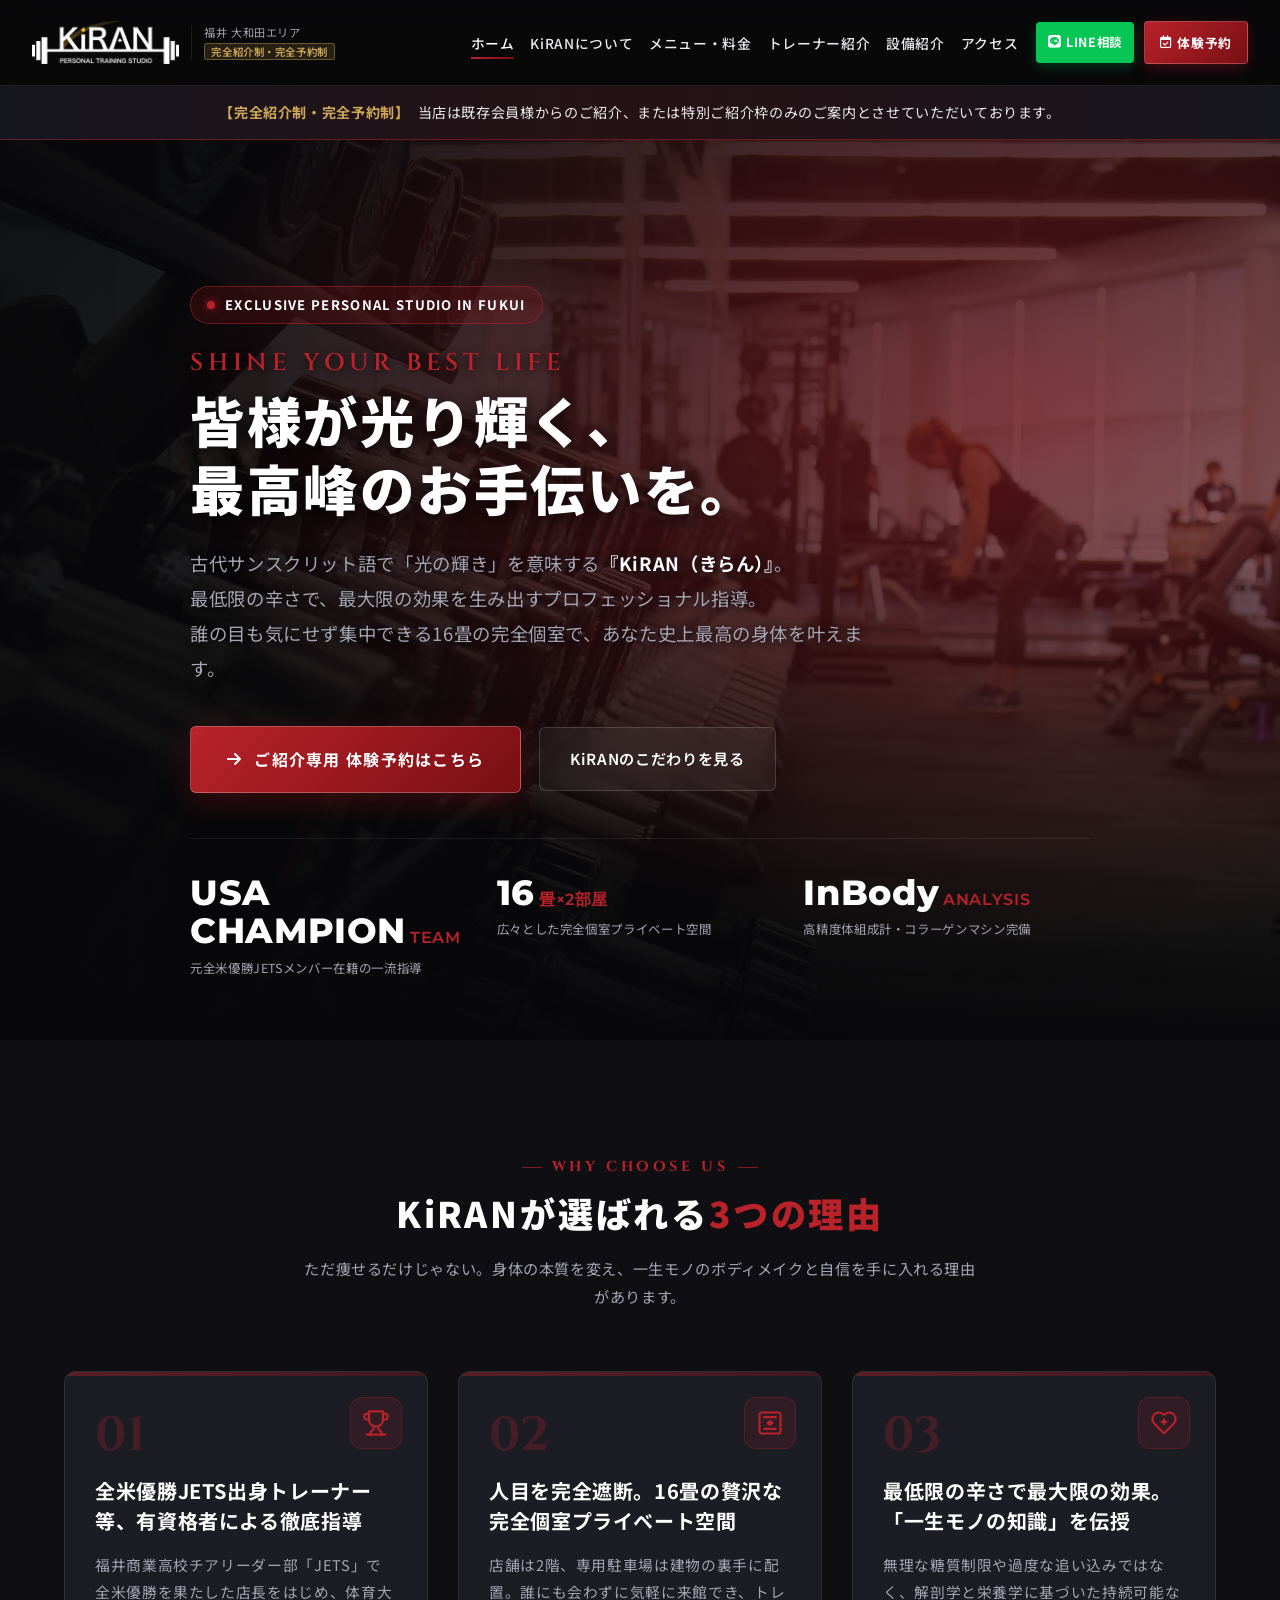
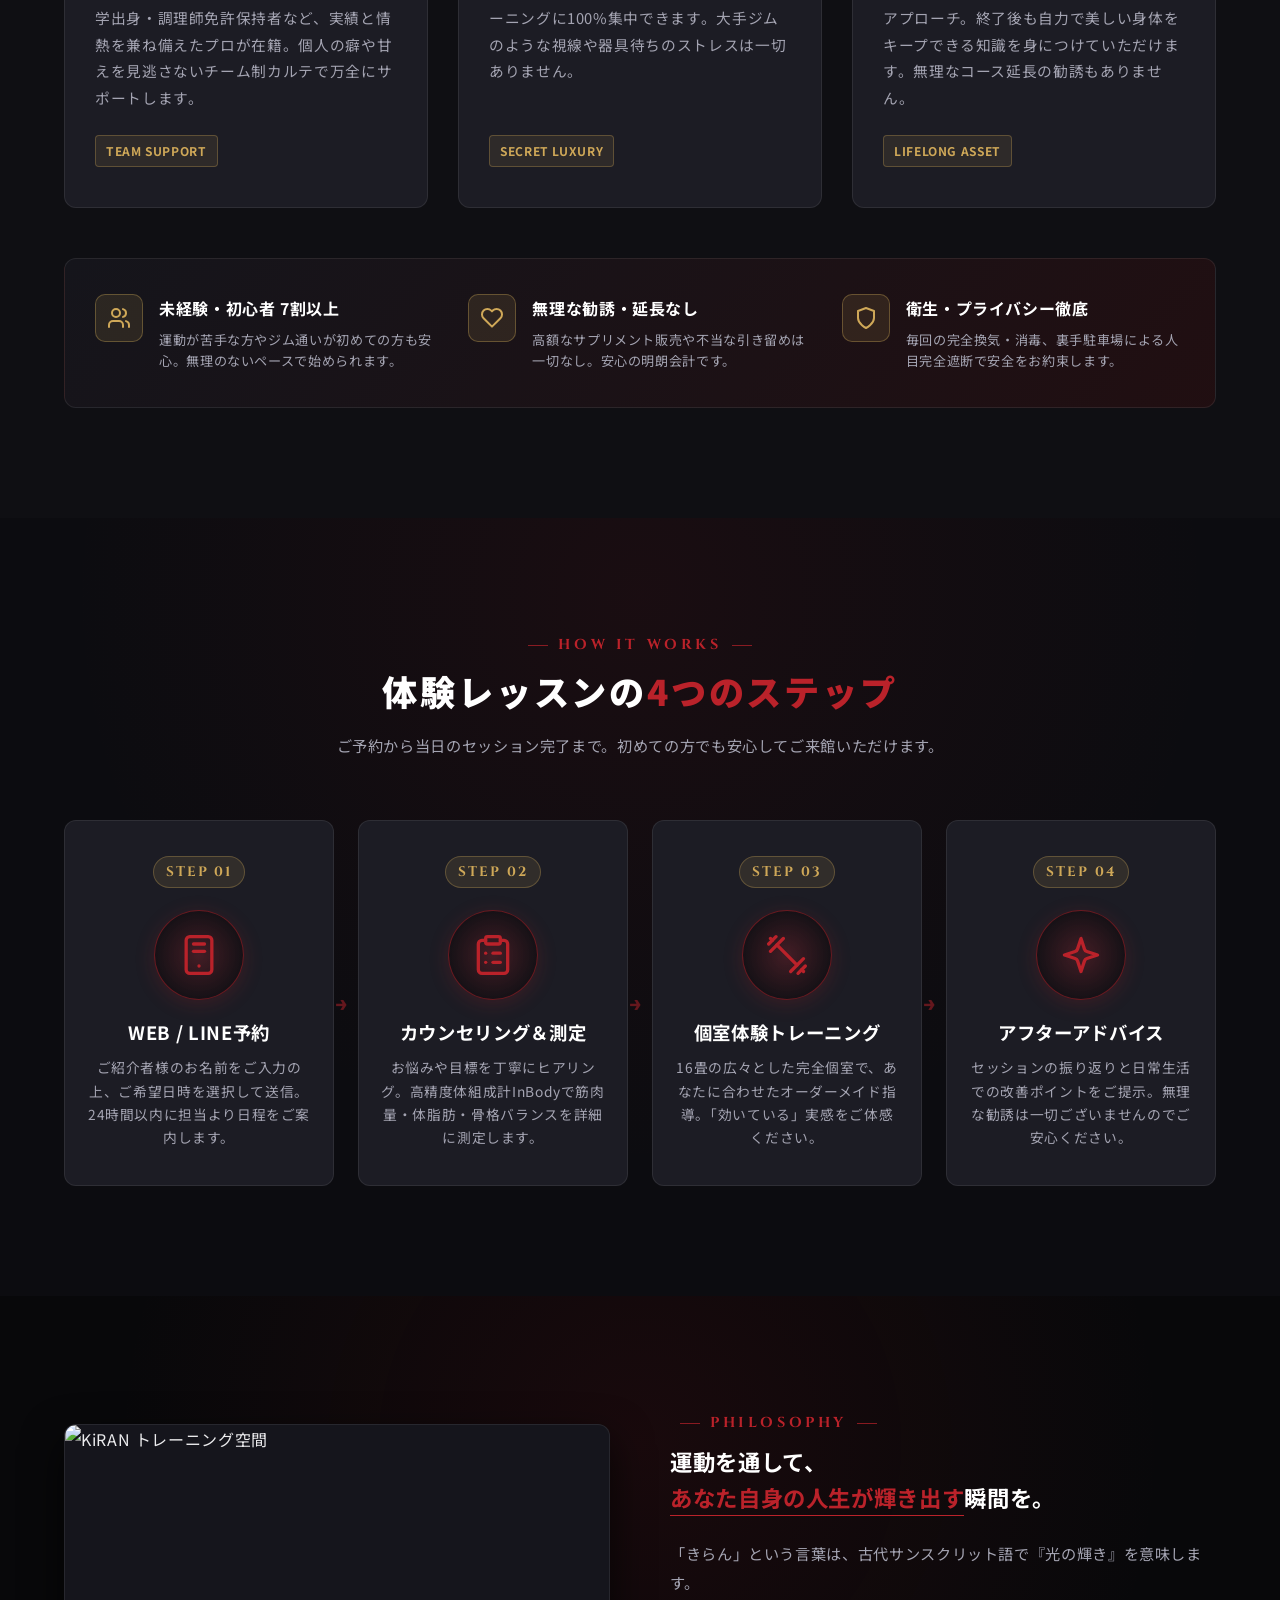
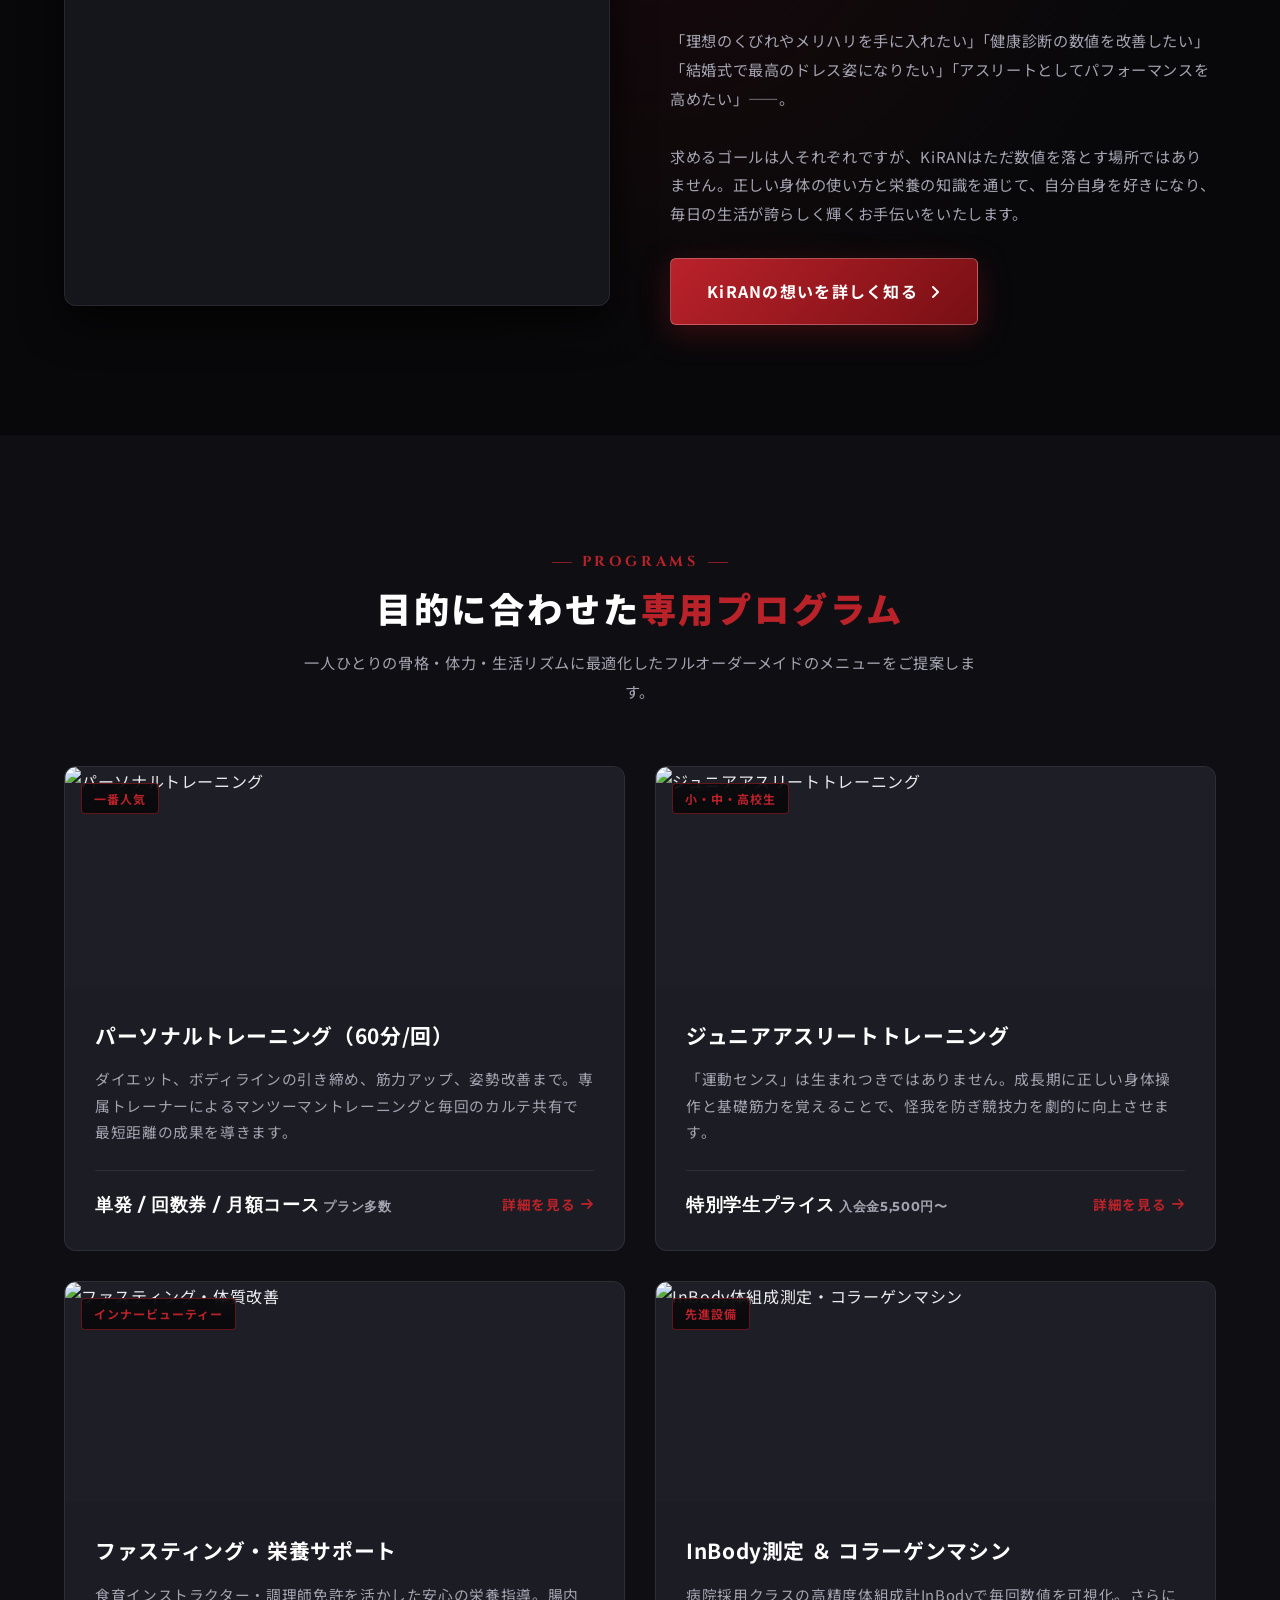
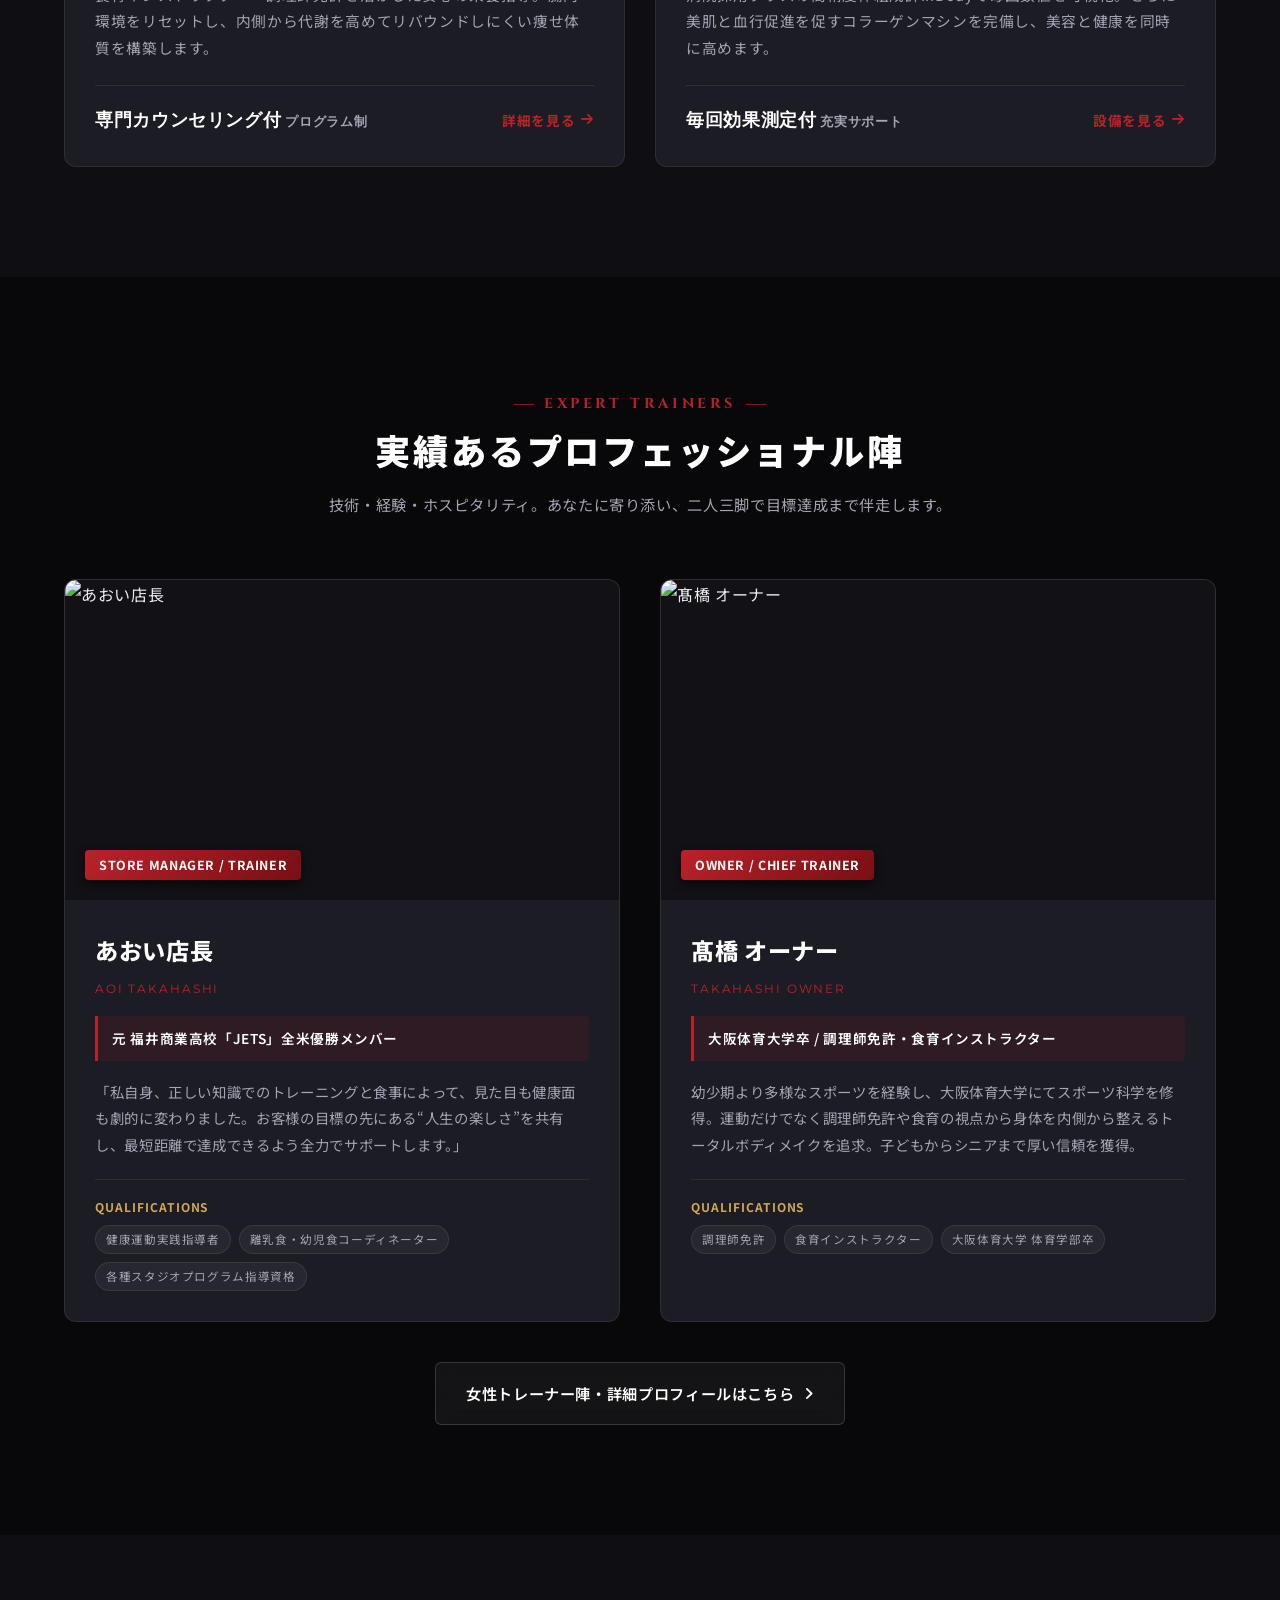
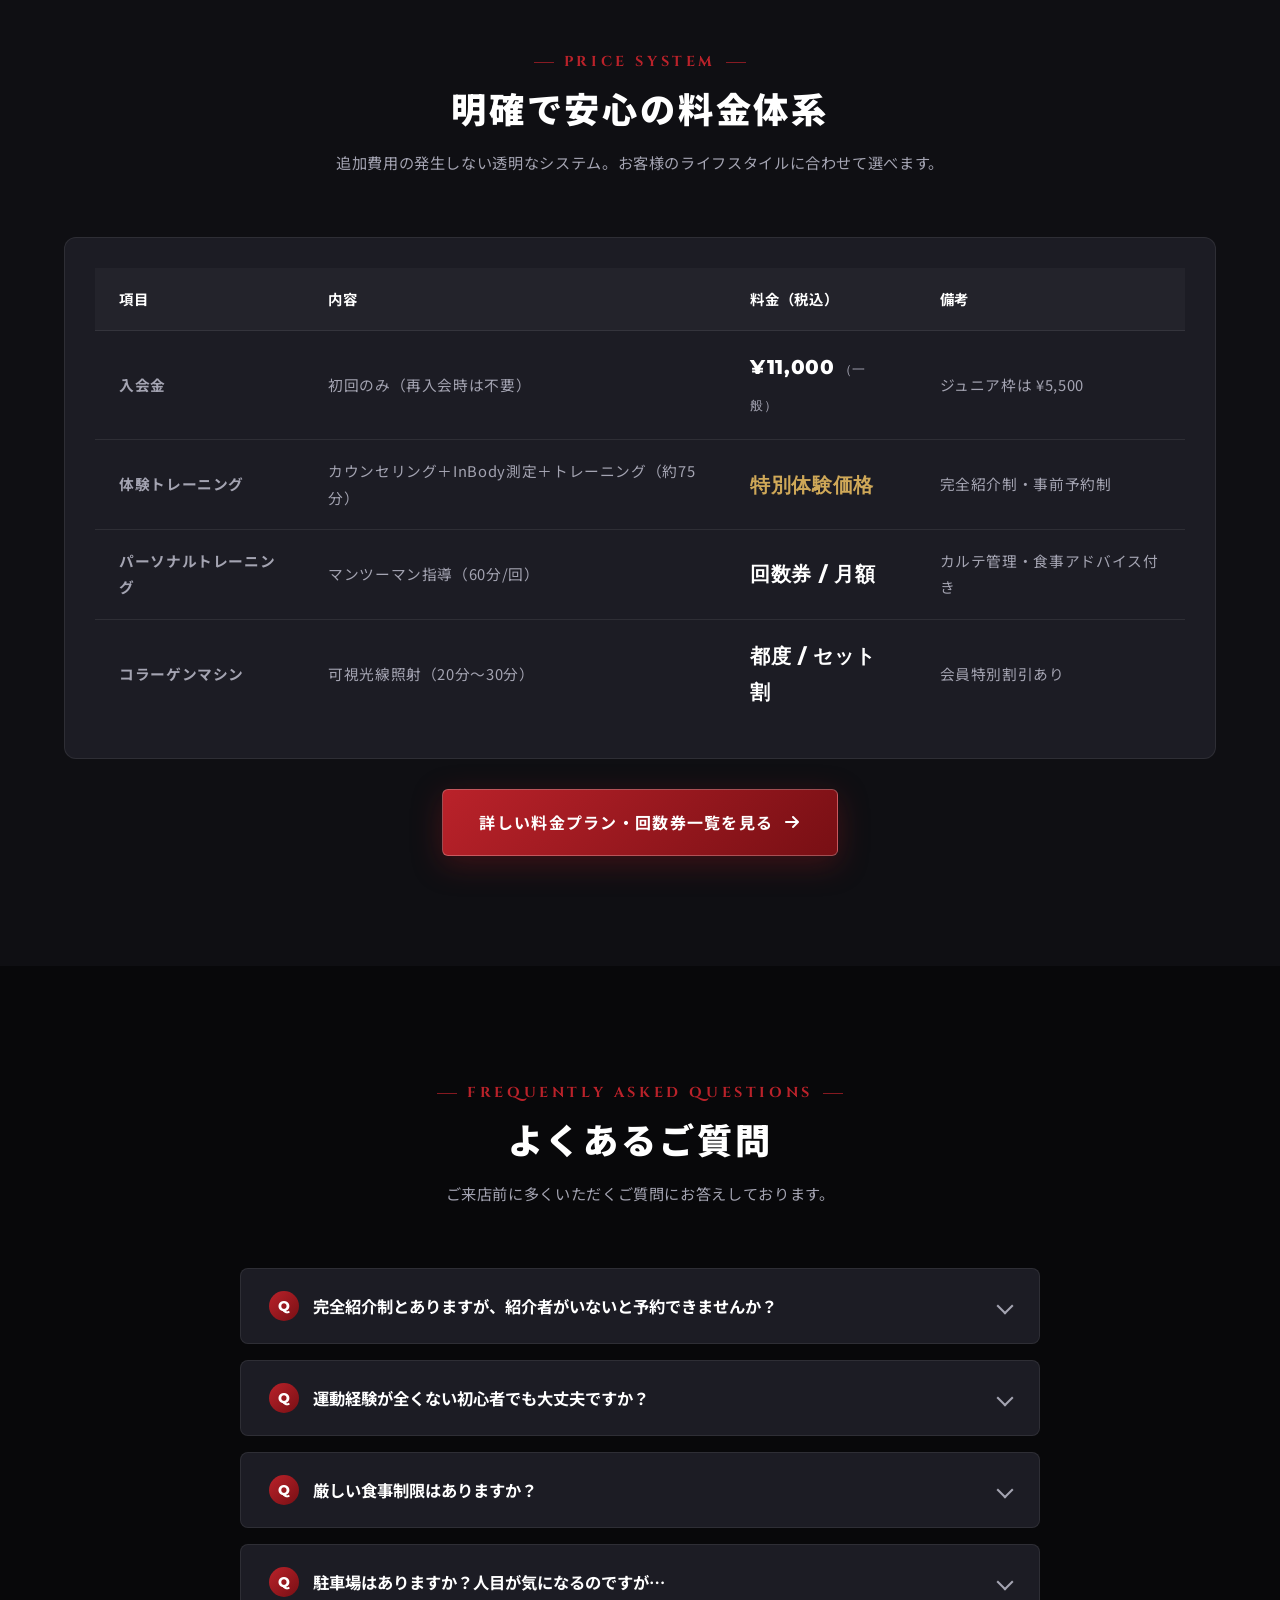
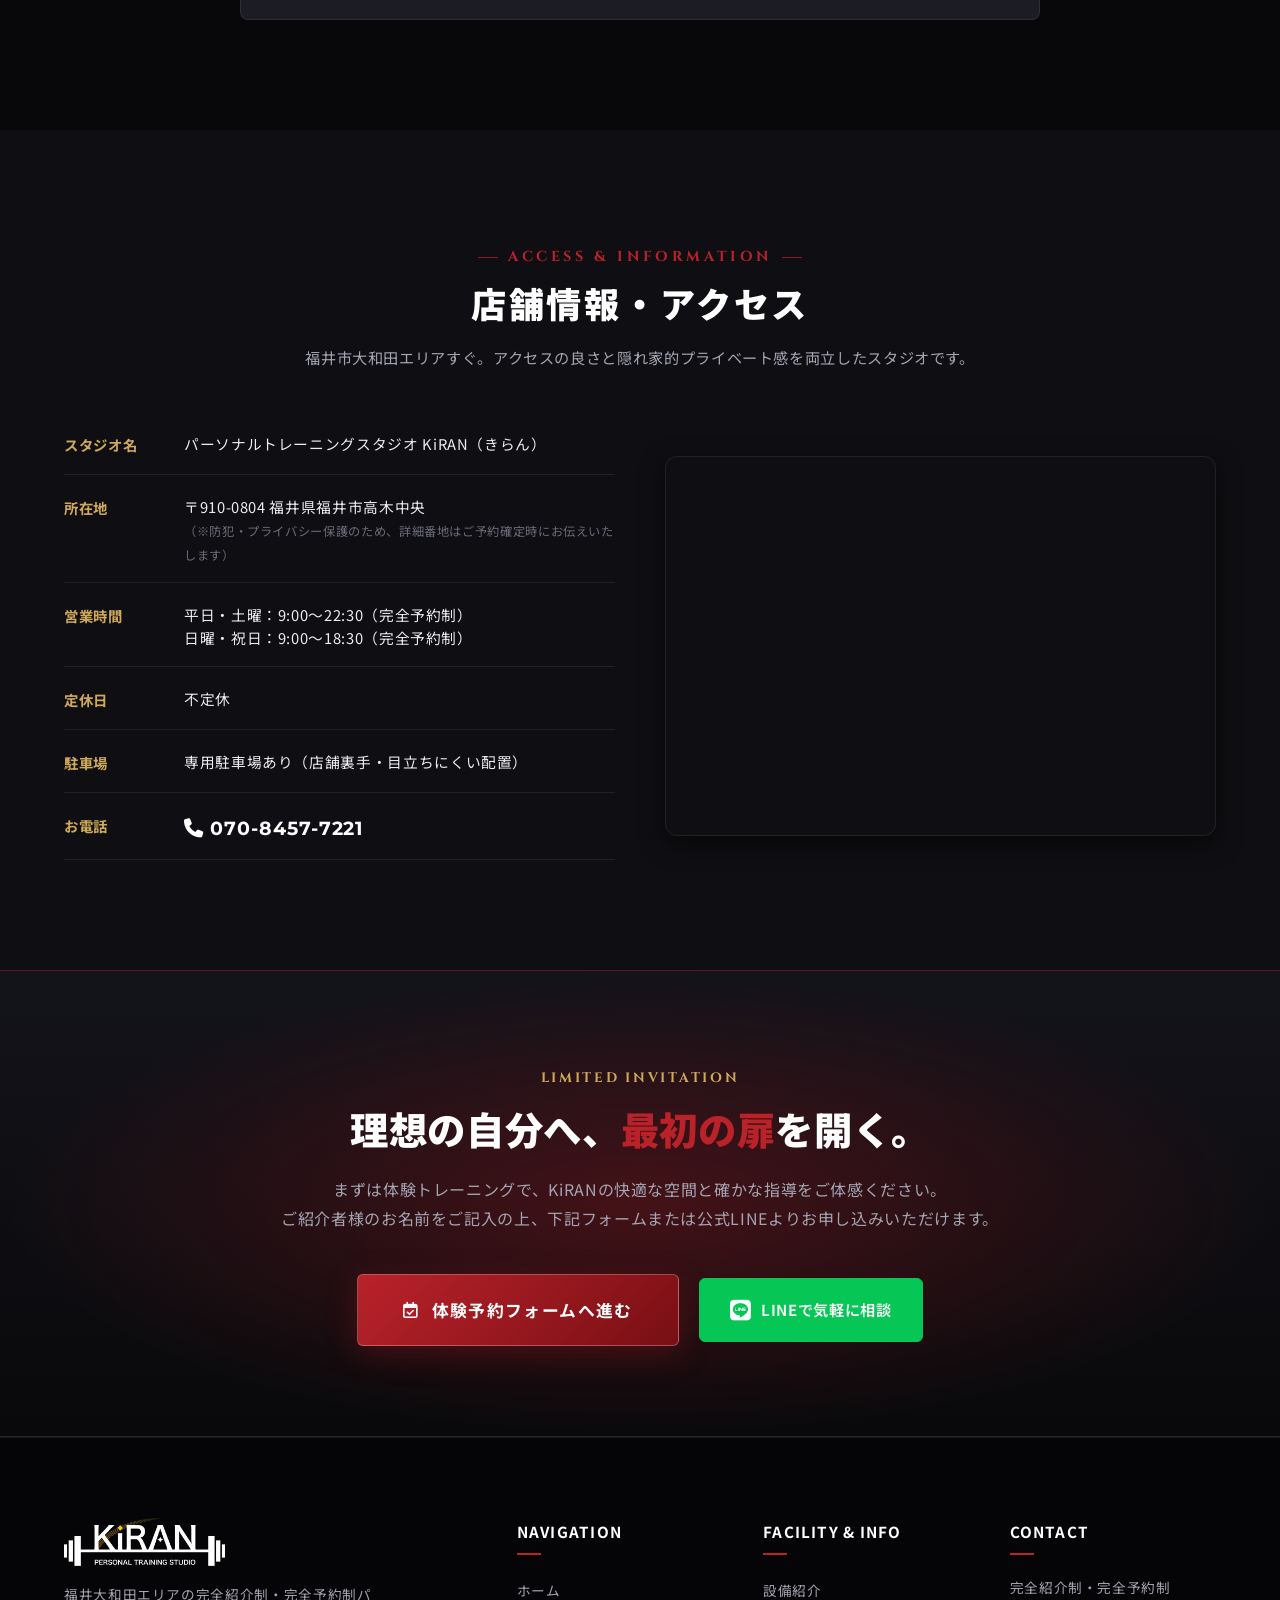
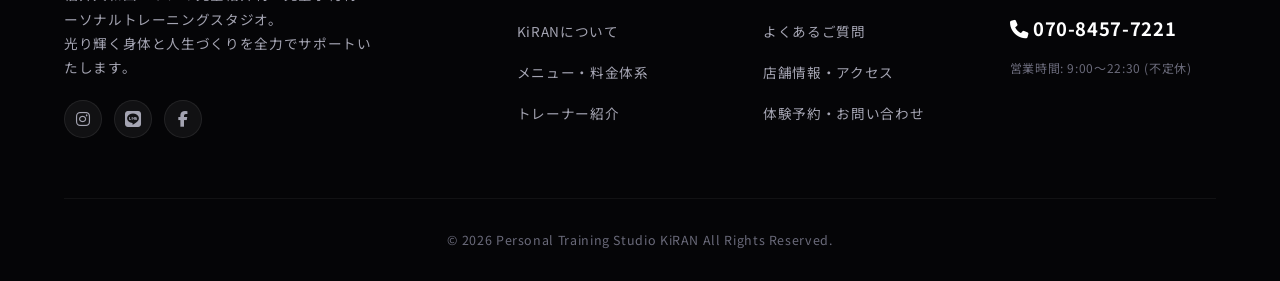
==== commit 8febe50c: "Add files via upload" ====
--- a/index.html
+++ b/index.html
@@ -1,11 +1,11 @@
-<!DOCTYPE html>
+﻿<!DOCTYPE html>
 <html lang="ja">
 <head>
   <meta charset="UTF-8">
   <meta name="viewport" content="width=device-width, initial-scale=1.0">
   <title>福井のパーソナルトレーニングスタジオ KiRAN（きらん）｜完全紹介制・完全予約制</title>
   <meta name="description" content="福井市大和田エリアの完全紹介制・完全予約制パーソナルトレーニングスタジオKiRAN。全米優勝JETS出身トレーナー在籍。16畳の完全個室プライベート空間で、一生モノの身体づくりをサポートします。">
-  <link rel="stylesheet" href="css/style.css">
+  <link rel="stylesheet" href="css/style.css?v=20260929b">
   <!-- FontAwesome Icons for clean UI -->
   <link rel="stylesheet" href="https://cdnjs.cloudflare.com/ajax/libs/font-awesome/6.4.0/css/all.min.css">
 </head>
@@ -136,8 +136,8 @@
       <div class="reasons-grid">
         <!-- Card 1 -->
         <div class="reason-card fade-up delay-1">
-          <div class="reason-icon-illustration">
-            <svg viewBox="0 0 24 24" stroke-width="1.8" stroke-linecap="round" stroke-linejoin="round"><path d="M6 9H4.5a2.5 2.5 0 0 1 0-5H6"></path><path d="M18 9h1.5a2.5 2.5 0 0 0 0-5H18"></path><path d="M4 22h16"></path><path d="M10 14.66V17c0 .55-.47.98-.97 1.21C7.85 18.75 7 20.24 7 22"></path><path d="M14 14.66V17c0 .55.47.98.97 1.21C16.15 18.75 17 20.24 17 22"></path><path d="M18 2H6v7a6 6 0 0 0 12 0V2Z"></path></svg>
+          <div class="reason-icon-illustration" style="position:absolute; top:25px; right:25px; width:52px; height:52px; border-radius:12px; background:rgba(186,34,42,0.12); border:1px solid rgba(186,34,42,0.3); display:flex; align-items:center; justify-content:center;">
+            <svg width="28" height="28" viewBox="0 0 24 24" fill="none" stroke="#ba222a" stroke-width="1.8" stroke-linecap="round" stroke-linejoin="round" style="width:28px; height:28px; stroke:#ba222a; fill:none;"><path d="M6 9H4.5a2.5 2.5 0 0 1 0-5H6"></path><path d="M18 9h1.5a2.5 2.5 0 0 0 0-5H18"></path><path d="M4 22h16"></path><path d="M10 14.66V17c0 .55-.47.98-.97 1.21C7.85 18.75 7 20.24 7 22"></path><path d="M14 14.66V17c0 .55.47.98.97 1.21C16.15 18.75 17 20.24 17 22"></path><path d="M18 2H6v7a6 6 0 0 0 12 0V2Z"></path></svg>
           </div>
           <div class="reason-num">01</div>
           <h3 class="reason-title">全米優勝JETS出身トレーナー等、有資格者による徹底指導</h3>
@@ -149,8 +149,8 @@
 
         <!-- Card 2 -->
         <div class="reason-card fade-up delay-2">
-          <div class="reason-icon-illustration">
-            <svg viewBox="0 0 24 24" stroke-width="1.8" stroke-linecap="round" stroke-linejoin="round"><rect width="18" height="18" x="3" y="3" rx="2"></rect><path d="M7 7h10"></path><path d="M10 12h4"></path><path d="M7 17h10"></path><circle cx="12" cy="12" r="1.5" fill="currentColor"></circle></svg>
+          <div class="reason-icon-illustration" style="position:absolute; top:25px; right:25px; width:52px; height:52px; border-radius:12px; background:rgba(186,34,42,0.12); border:1px solid rgba(186,34,42,0.3); display:flex; align-items:center; justify-content:center;">
+            <svg width="28" height="28" viewBox="0 0 24 24" fill="none" stroke="#ba222a" stroke-width="1.8" stroke-linecap="round" stroke-linejoin="round" style="width:28px; height:28px; stroke:#ba222a; fill:none;"><rect width="18" height="18" x="3" y="3" rx="2"></rect><path d="M7 7h10"></path><path d="M10 12h4"></path><path d="M7 17h10"></path><circle cx="12" cy="12" r="1.5" fill="#ba222a"></circle></svg>
           </div>
           <div class="reason-num">02</div>
           <h3 class="reason-title">人目を完全遮断。16畳の贅沢な完全個室プライベート空間</h3>
@@ -162,8 +162,8 @@
 
         <!-- Card 3 -->
         <div class="reason-card fade-up delay-3">
-          <div class="reason-icon-illustration">
-            <svg viewBox="0 0 24 24" stroke-width="1.8" stroke-linecap="round" stroke-linejoin="round"><path d="M19 14c1.49-1.46 3-3.21 3-5.5A5.5 5.5 0 0 0 16.5 3c-1.76 0-3 .5-4.5 2-1.5-1.5-2.74-2-4.5-2A5.5 5.5 0 0 0 2 8.5c0 2.3 1.5 4.05 3 5.5l7 7Z"></path><path d="M12 9v4"></path><path d="M10 11h4"></path></svg>
+          <div class="reason-icon-illustration" style="position:absolute; top:25px; right:25px; width:52px; height:52px; border-radius:12px; background:rgba(186,34,42,0.12); border:1px solid rgba(186,34,42,0.3); display:flex; align-items:center; justify-content:center;">
+            <svg width="28" height="28" viewBox="0 0 24 24" fill="none" stroke="#ba222a" stroke-width="1.8" stroke-linecap="round" stroke-linejoin="round" style="width:28px; height:28px; stroke:#ba222a; fill:none;"><path d="M19 14c1.49-1.46 3-3.21 3-5.5A5.5 5.5 0 0 0 16.5 3c-1.76 0-3 .5-4.5 2-1.5-1.5-2.74-2-4.5-2A5.5 5.5 0 0 0 2 8.5c0 2.3 1.5 4.05 3 5.5l7 7Z"></path><path d="M12 9v4"></path><path d="M10 11h4"></path></svg>
           </div>
           <div class="reason-num">03</div>
           <h3 class="reason-title">最低限の辛さで最大限の効果。「一生モノの知識」を伝授</h3>
@@ -178,8 +178,8 @@
       <div class="trust-banner fade-up delay-2">
         <div class="trust-grid">
           <div class="trust-item">
-            <div class="trust-icon-box">
-              <svg viewBox="0 0 24 24" stroke-width="2" stroke-linecap="round" stroke-linejoin="round"><path d="M16 21v-2a4 4 0 0 0-4-4H6a4 4 0 0 0-4 4v2"></path><circle cx="9" cy="7" r="4"></circle><path d="M22 21v-2a4 4 0 0 0-3-3.87"></path><path d="M16 3.13a4 4 0 0 1 0 7.75"></path></svg>
+            <div class="trust-icon-box" style="width:48px; height:48px; border-radius:10px; background:rgba(207,168,88,0.12); border:1px solid rgba(207,168,88,0.35); display:flex; align-items:center; justify-content:center; flex-shrink:0;">
+              <svg width="24" height="24" viewBox="0 0 24 24" fill="none" stroke="#cfa858" stroke-width="2" stroke-linecap="round" stroke-linejoin="round" style="width:24px; height:24px; stroke:#cfa858; fill:none;"><path d="M16 21v-2a4 4 0 0 0-4-4H6a4 4 0 0 0-4 4v2"></path><circle cx="9" cy="7" r="4"></circle><path d="M22 21v-2a4 4 0 0 0-3-3.87"></path><path d="M16 3.13a4 4 0 0 1 0 7.75"></path></svg>
             </div>
             <div class="trust-text">
               <h4>未経験・初心者 7割以上</h4>
@@ -187,8 +187,8 @@
             </div>
           </div>
           <div class="trust-item">
-            <div class="trust-icon-box">
-              <svg viewBox="0 0 24 24" stroke-width="2" stroke-linecap="round" stroke-linejoin="round"><path d="M20.42 4.58a5.4 5.4 0 0 0-7.65 0l-.77.78-.77-.78a5.4 5.4 0 0 0-7.65 7.65l.77.78L12 20.66l7.65-7.65.77-.78a5.4 5.4 0 0 0 0-7.65Z"></path></svg>
+            <div class="trust-icon-box" style="width:48px; height:48px; border-radius:10px; background:rgba(207,168,88,0.12); border:1px solid rgba(207,168,88,0.35); display:flex; align-items:center; justify-content:center; flex-shrink:0;">
+              <svg width="24" height="24" viewBox="0 0 24 24" fill="none" stroke="#cfa858" stroke-width="2" stroke-linecap="round" stroke-linejoin="round" style="width:24px; height:24px; stroke:#cfa858; fill:none;"><path d="M20.42 4.58a5.4 5.4 0 0 0-7.65 0l-.77.78-.77-.78a5.4 5.4 0 0 0-7.65 7.65l.77.78L12 20.66l7.65-7.65.77-.78a5.4 5.4 0 0 0 0-7.65Z"></path></svg>
             </div>
             <div class="trust-text">
               <h4>無理な勧誘・延長なし</h4>
@@ -196,8 +196,8 @@
             </div>
           </div>
           <div class="trust-item">
-            <div class="trust-icon-box">
-              <svg viewBox="0 0 24 24" stroke-width="2" stroke-linecap="round" stroke-linejoin="round"><path d="M12 22s8-4 8-10V5l-8-3-8 3v7c0 6 8 10 8 10"></path></svg>
+            <div class="trust-icon-box" style="width:48px; height:48px; border-radius:10px; background:rgba(207,168,88,0.12); border:1px solid rgba(207,168,88,0.35); display:flex; align-items:center; justify-content:center; flex-shrink:0;">
+              <svg width="24" height="24" viewBox="0 0 24 24" fill="none" stroke="#cfa858" stroke-width="2" stroke-linecap="round" stroke-linejoin="round" style="width:24px; height:24px; stroke:#cfa858; fill:none;"><path d="M12 22s8-4 8-10V5l-8-3-8 3v7c0 6 8 10 8 10"></path></svg>
             </div>
             <div class="trust-text">
               <h4>衛生・プライバシー徹底</h4>
@@ -222,8 +222,8 @@
         <!-- Step 1 -->
         <div class="step-flow-card fade-up delay-1">
           <div class="step-flow-num">STEP 01</div>
-          <div class="step-illustration">
-            <svg viewBox="0 0 24 24" stroke-width="1.8" stroke-linecap="round" stroke-linejoin="round">
+          <div class="step-illustration" style="width:90px; height:90px; border-radius:50%; background:radial-gradient(circle, rgba(186,34,42,0.25) 0%, rgba(8,8,10,0.6) 80%); border:1px solid rgba(186,34,42,0.5); display:flex; align-items:center; justify-content:center; margin:10px auto 20px;">
+            <svg width="44" height="44" viewBox="0 0 24 24" fill="none" stroke="#ba222a" stroke-width="1.8" stroke-linecap="round" stroke-linejoin="round" style="width:44px; height:44px; stroke:#ba222a; fill:none;">
               <rect width="14" height="20" x="5" y="2" rx="2" ry="2"></rect>
               <path d="M12 18h.01"></path>
               <path d="M9 6h6"></path>
@@ -237,8 +237,8 @@
         <!-- Step 2 -->
         <div class="step-flow-card fade-up delay-2">
           <div class="step-flow-num">STEP 02</div>
-          <div class="step-illustration">
-            <svg viewBox="0 0 24 24" stroke-width="1.8" stroke-linecap="round" stroke-linejoin="round">
+          <div class="step-illustration" style="width:90px; height:90px; border-radius:50%; background:radial-gradient(circle, rgba(186,34,42,0.25) 0%, rgba(8,8,10,0.6) 80%); border:1px solid rgba(186,34,42,0.5); display:flex; align-items:center; justify-content:center; margin:10px auto 20px;">
+            <svg width="44" height="44" viewBox="0 0 24 24" fill="none" stroke="#ba222a" stroke-width="1.8" stroke-linecap="round" stroke-linejoin="round" style="width:44px; height:44px; stroke:#ba222a; fill:none;">
               <path d="M16 4h2a2 2 0 0 1 2 2v14a2 2 0 0 1-2 2H6a2 2 0 0 1-2-2V6a2 2 0 0 1 2-2h2"></path>
               <rect width="8" height="4" x="8" y="2" rx="1" ry="1"></rect>
               <path d="M12 11h4"></path>
@@ -254,8 +254,8 @@
         <!-- Step 3 -->
         <div class="step-flow-card fade-up delay-3">
           <div class="step-flow-num">STEP 03</div>
-          <div class="step-illustration">
-            <svg viewBox="0 0 24 24" stroke-width="1.8" stroke-linecap="round" stroke-linejoin="round">
+          <div class="step-illustration" style="width:90px; height:90px; border-radius:50%; background:radial-gradient(circle, rgba(186,34,42,0.25) 0%, rgba(8,8,10,0.6) 80%); border:1px solid rgba(186,34,42,0.5); display:flex; align-items:center; justify-content:center; margin:10px auto 20px;">
+            <svg width="44" height="44" viewBox="0 0 24 24" fill="none" stroke="#ba222a" stroke-width="1.8" stroke-linecap="round" stroke-linejoin="round" style="width:44px; height:44px; stroke:#ba222a; fill:none;">
               <path d="m6.5 6.5 11 11"></path>
               <path d="m21 21-1-1"></path>
               <path d="m3 3 1 1"></path>
@@ -272,8 +272,8 @@
         <!-- Step 4 -->
         <div class="step-flow-card fade-up delay-3">
           <div class="step-flow-num">STEP 04</div>
-          <div class="step-illustration">
-            <svg viewBox="0 0 24 24" stroke-width="1.8" stroke-linecap="round" stroke-linejoin="round">
+          <div class="step-illustration" style="width:90px; height:90px; border-radius:50%; background:radial-gradient(circle, rgba(186,34,42,0.25) 0%, rgba(8,8,10,0.6) 80%); border:1px solid rgba(186,34,42,0.5); display:flex; align-items:center; justify-content:center; margin:10px auto 20px;">
+            <svg width="44" height="44" viewBox="0 0 24 24" fill="none" stroke="#ba222a" stroke-width="1.8" stroke-linecap="round" stroke-linejoin="round" style="width:44px; height:44px; stroke:#ba222a; fill:none;">
               <path d="m12 3-1.9 5.8a2 2 0 0 1-1.3 1.3L3 12l5.8 1.9a2 2 0 0 1 1.3 1.3L12 21l1.9-5.8a2 2 0 0 1 1.3-1.3L21 12l-5.8-1.9a2 2 0 0 1-1.3-1.3Z"></path>
             </svg>
           </div>
@@ -744,3 +744,4 @@
 
 
 
+
